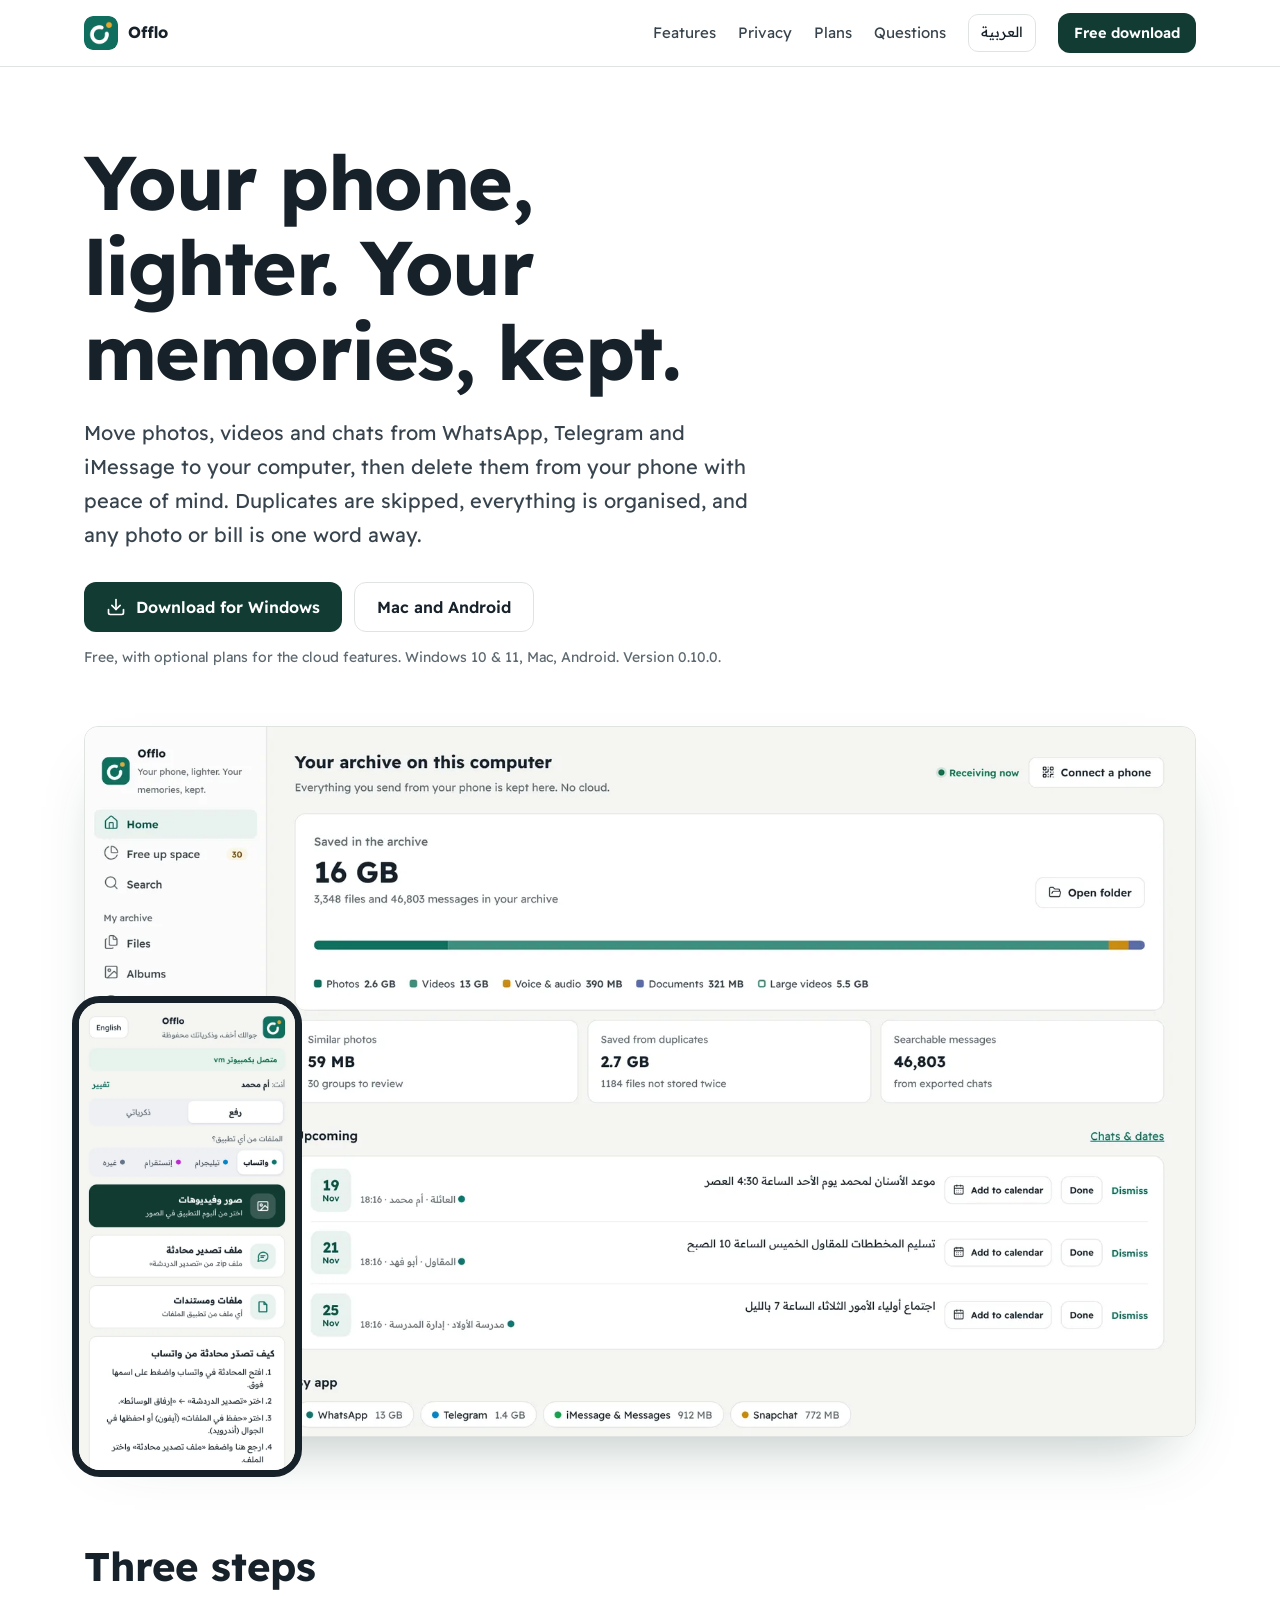
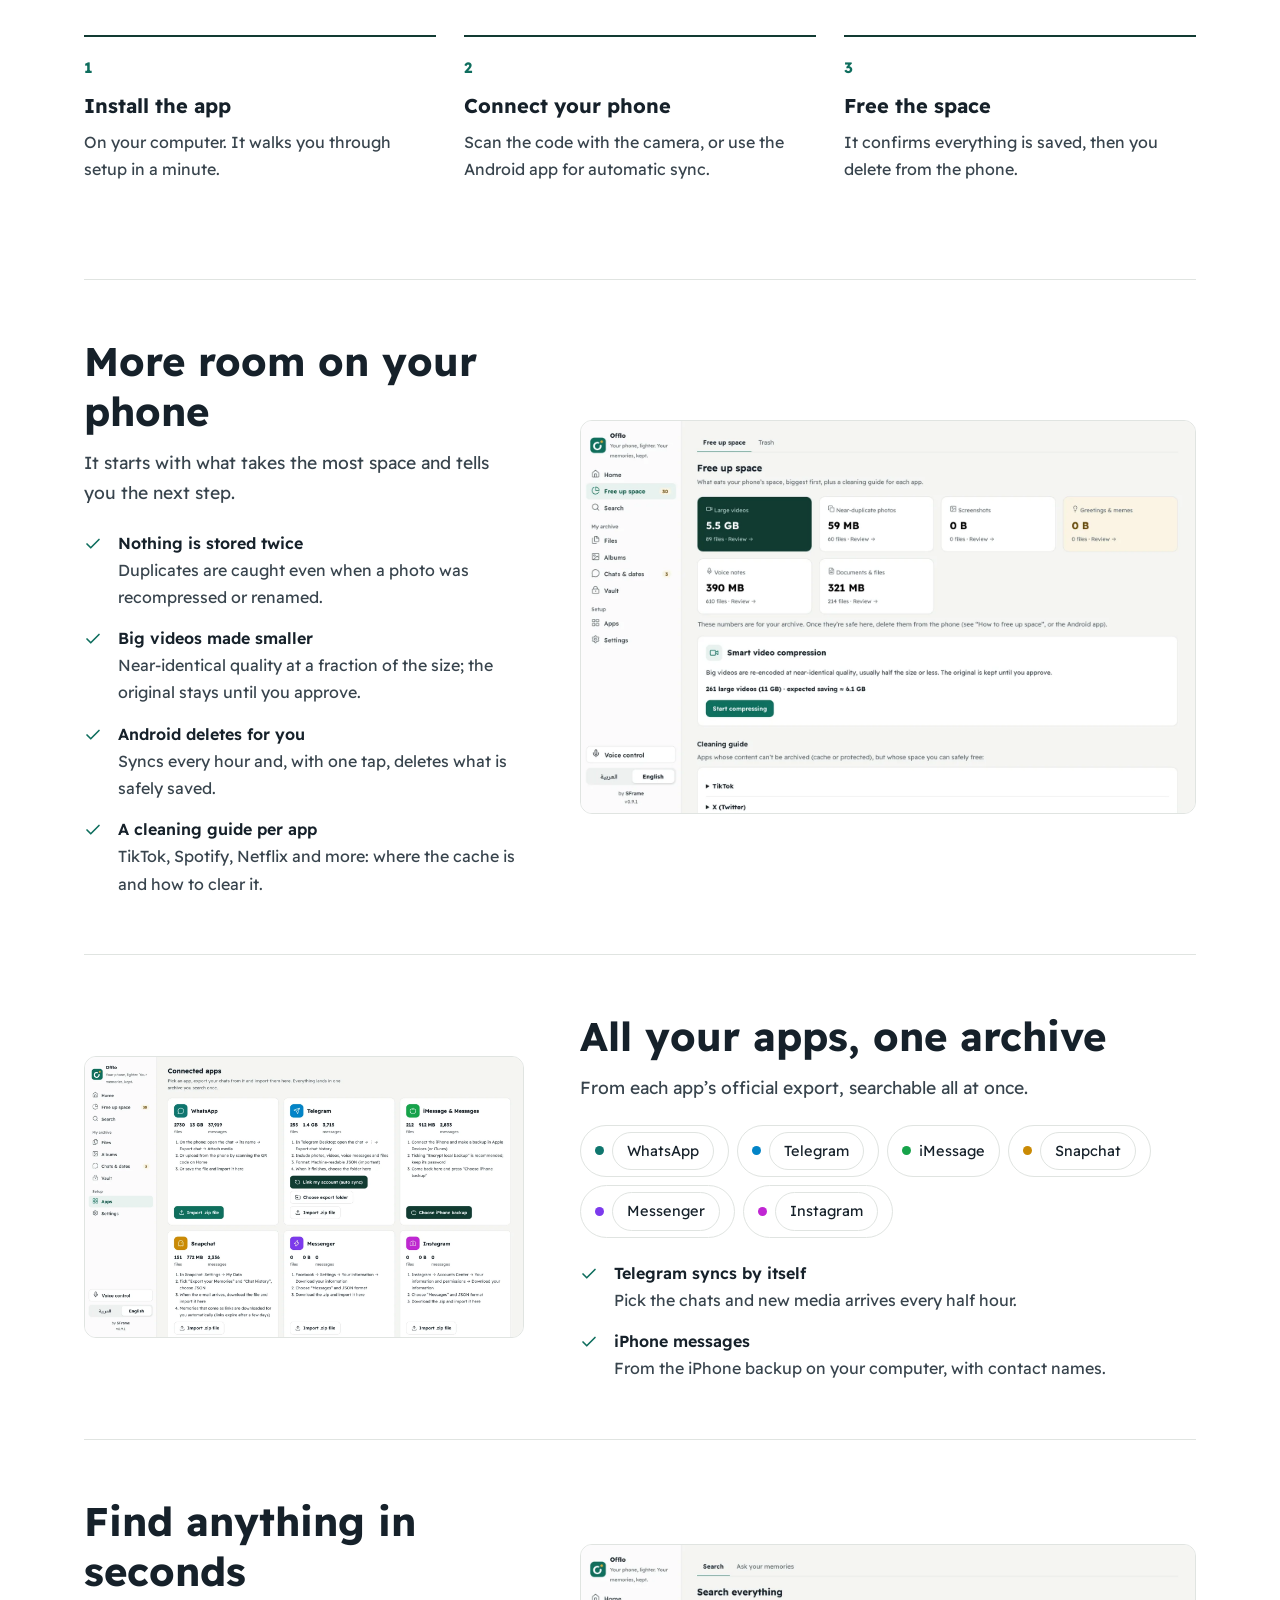
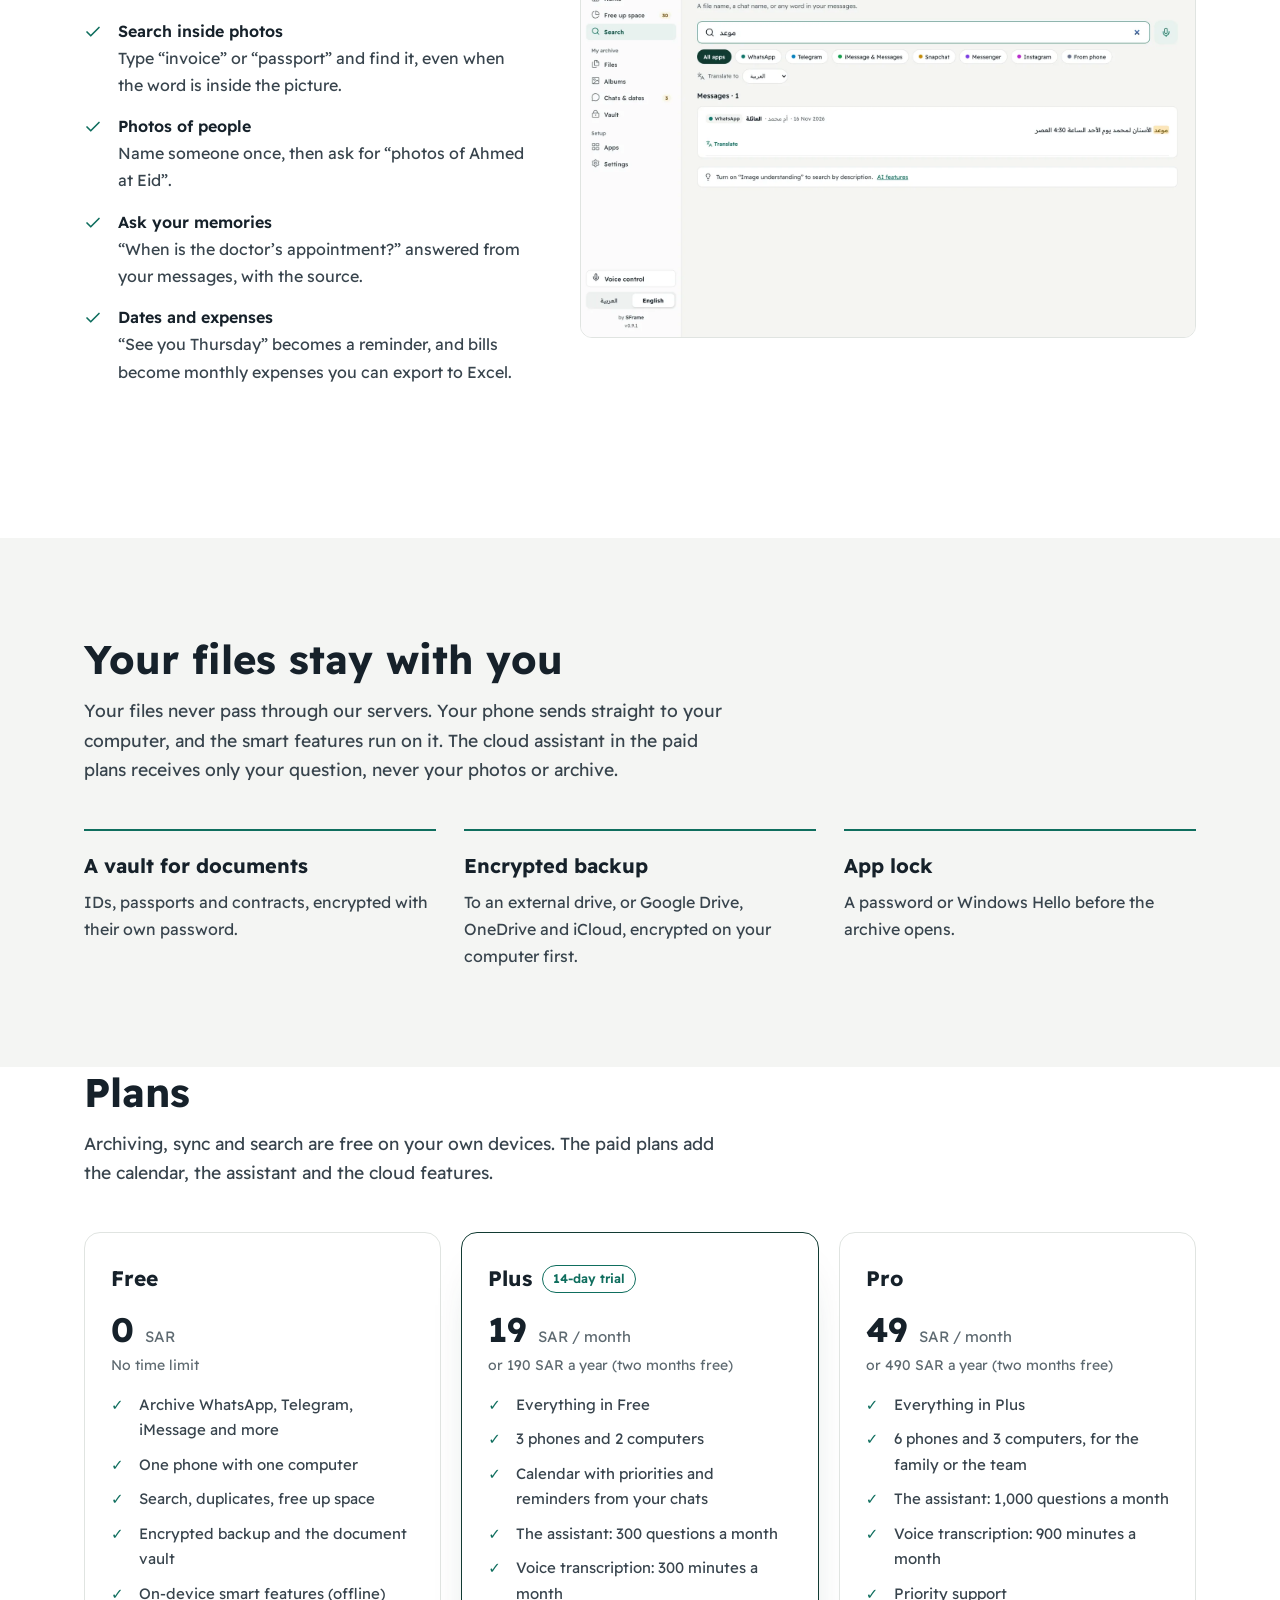
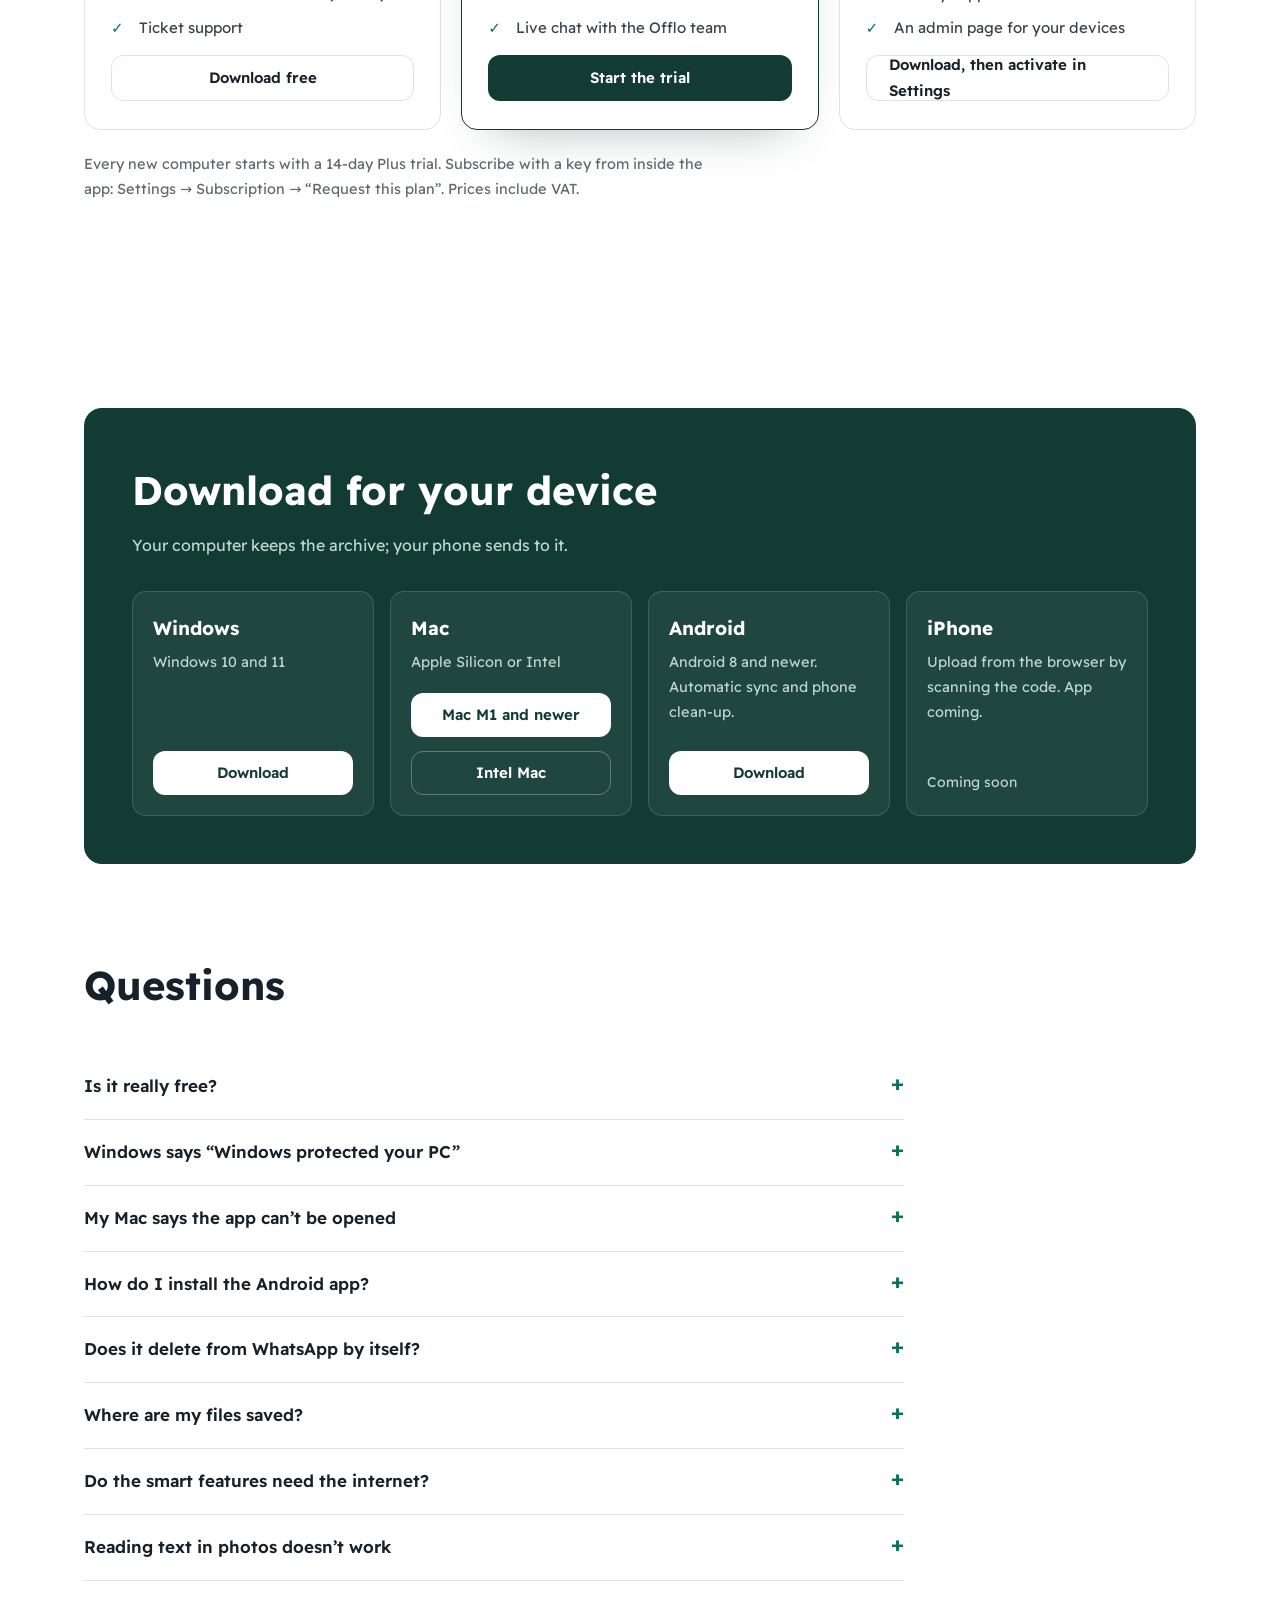
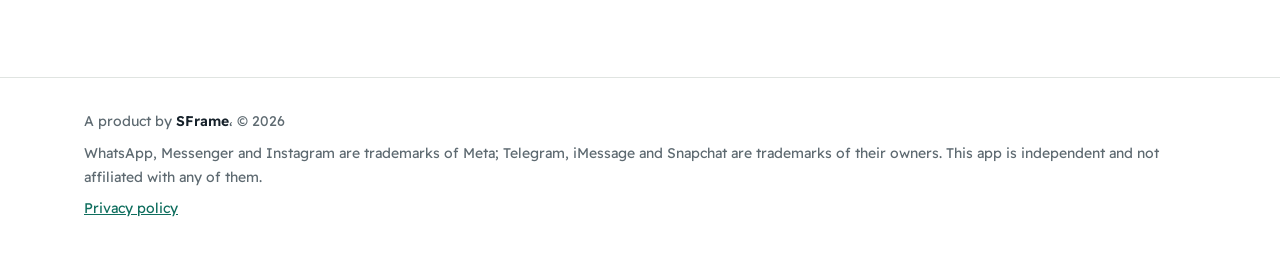
==== index.html @ c40040c7 "Release 0.10.0 (Windows): simpler interface Co-Authored-By: Claude Sonnet 5.5 <noreply@anthropic.com" ====
<!doctype html>
<html lang="ar" dir="rtl">
<head>
<meta charset="utf-8">
<meta name="viewport" content="width=device-width, initial-scale=1">
<title>Offlo | جوالك أخف، وذكرياتك محفوظة</title>
<meta name="description" content="انقل صور وفيديوهات ومحادثات واتساب وتيليجرام وiMessage لكمبيوترك. مجاني، وملفاتك تبقى عندك.">
<meta name="theme-color" content="#F4F5F3">
<link rel="icon" href="assets/favicon.png">
<link rel="apple-touch-icon" href="assets/icon-192.png">
<link rel="stylesheet" href="assets/fonts/fonts.css?v=2">
<meta property="og:title" content="Offlo">
<meta property="og:description" content="جوالك أخف، وذكرياتك محفوظة. مجاني من SFrame.">
<meta property="og:image" content="https://offlo.saudiframe.com/assets/desktop-ar.webp">
<style>
:root{--green:#0F6E5E;--green-d:#0A5246;--green-l:#E8F2EF;--deep:#123B33;--ink:#16212A;--ink2:#38444D;--muted:#5E6A71;--line:#E0E4E1;--bg:#F4F5F3;--amber:#C98A12}
*{box-sizing:border-box}
html{scroll-behavior:smooth}
@media (prefers-reduced-motion:reduce){html{scroll-behavior:auto}}
body{margin:0;background:#fff;color:var(--ink);font-family:'Readex Pro',system-ui,'Segoe UI',Tahoma,sans-serif;font-size:16px;line-height:1.7;-webkit-font-smoothing:antialiased}
html[lang=ar] [data-l=en],html[lang=en] [data-l=ar]{display:none!important}
a{color:var(--green)}
:focus-visible{outline:2px solid var(--green);outline-offset:3px}
.wrap{max-width:1160px;margin:0 auto;padding:0 24px}
nav{position:sticky;top:0;z-index:10;background:rgba(255,255,255,.92);backdrop-filter:blur(8px);border-bottom:1px solid var(--line)}
nav .wrap{display:flex;align-items:center;gap:20px;height:66px}
.brand{display:flex;align-items:center;gap:10px;text-decoration:none;color:var(--ink)}.brand img{width:34px;height:34px;border-radius:9px}.brand b{font-size:16px}
.links{display:flex;align-items:center;gap:22px;margin-inline-start:auto}
.links a{color:var(--ink2);text-decoration:none;font-size:15px}.links a:hover{color:var(--ink)}.links a.btn,.links a.btn:hover{color:#fff}
.langb{height:38px;padding:0 12px;border:1px solid var(--line);border-radius:10px;background:#fff;font:inherit;font-size:14px;cursor:pointer;color:var(--ink)}
.btn{display:inline-flex;align-items:center;justify-content:center;gap:10px;height:50px;padding:0 22px;border-radius:12px;background:var(--deep);color:#fff;text-decoration:none;font-weight:600;font-size:16px;border:0;cursor:pointer}
.btn:hover{background:#0B2A24}.btn.small{height:40px;padding:0 16px;font-size:14.5px}
.btn.ghost{background:#fff;color:var(--ink);border:1px solid var(--line)}.btn.ghost:hover{background:var(--bg)}
.hero{padding:72px 0 0}
.hero h1{font-size:clamp(40px,6.4vw,76px);line-height:1.12;margin:0;font-weight:700;letter-spacing:-.01em;max-width:13ch}
html[lang=en] .hero h1{max-width:14ch;letter-spacing:-.02em}
.hero .lead{font-size:clamp(17px,1.6vw,20px);color:var(--ink2);max-width:58ch;margin:22px 0 30px}
.cta{display:flex;gap:12px;flex-wrap:wrap;align-items:center}
.req{color:var(--muted);font-size:14px;margin-top:14px}
.stage{position:relative;margin-top:56px;padding-bottom:40px}
.stage .desk{width:100%;height:auto;border-radius:14px;border:1px solid var(--line);display:block;box-shadow:0 30px 60px -30px rgba(18,59,51,.35)}
.stage .phone{position:absolute;bottom:0;inset-inline-start:-12px;width:min(230px,26%);border-radius:28px;border:7px solid var(--ink);background:var(--ink)}
section{padding:96px 0}
.sec-h{max-width:640px;margin-bottom:44px}
.sec-h h2,.row h2{font-size:clamp(28px,3.4vw,40px);line-height:1.25;margin:0 0 12px}
.sec-h p,.row p.lead2{color:var(--ink2);font-size:17.5px;margin:0}
.steps{display:grid;grid-template-columns:repeat(3,1fr);gap:28px;counter-reset:s}
.step{border-top:2px solid var(--deep);padding-top:18px}
.step:before{counter-increment:s;content:counter(s);display:block;font-size:15px;font-weight:700;color:var(--green);margin-bottom:8px}
.step h3{margin:0 0 6px;font-size:20px}.step p{margin:0;color:var(--ink2)}
.row{display:grid;grid-template-columns:minmax(0,5fr) minmax(0,7fr);gap:56px;align-items:center;padding:56px 0;border-top:1px solid var(--line)}
.row:nth-child(even) .txt{order:2}
.row img{width:100%;height:auto;border-radius:12px;border:1px solid var(--line);display:block}
.row ul{list-style:none;padding:0;margin:22px 0 0;display:flex;flex-direction:column;gap:14px}
.row li{display:grid;grid-template-columns:22px 1fr;gap:12px;color:var(--ink2)}
.row li b{color:var(--ink);display:block;font-weight:600}
.row li svg{color:var(--green);margin-top:5px}
.apps{display:flex;flex-wrap:wrap;gap:8px;margin-top:22px}
.apps span{border:1px solid var(--line);border-radius:999px;padding:6px 14px;font-size:14.5px;display:inline-flex;align-items:center;gap:8px}
.apps i{width:9px;height:9px;border-radius:50%;display:inline-block}
.dl-band{background:var(--deep);color:#fff;border-radius:18px;padding:48px}
.dl-band h2{font-size:clamp(28px,3.4vw,40px);margin:0 0 8px}.dl-band>p{color:#BFD6CF;margin:0 0 32px;max-width:60ch}
.plat{display:grid;grid-template-columns:repeat(4,1fr);gap:16px}
.pl{background:rgba(255,255,255,.06);border:1px solid rgba(255,255,255,.14);border-radius:14px;padding:20px;display:flex;flex-direction:column;gap:6px}
.pl h3{margin:0;font-size:19px}.pl p{margin:0 0 12px;color:#BFD6CF;font-size:14.5px;flex:1}
.pl .btn{background:#fff;color:var(--deep);height:44px;font-size:15px}.pl .btn:hover{background:#E8F2EF}
.pl .btn.alt{background:transparent;color:#fff;border:1px solid rgba(255,255,255,.3);margin-top:8px}
.pl .soon{font-size:14px;color:#BFD6CF}
.plans{display:grid;grid-template-columns:repeat(3,1fr);gap:20px}
.plan{border:1px solid var(--line);border-radius:16px;padding:28px 26px;display:flex;flex-direction:column;gap:14px;background:#fff}
.plan.hi{border-color:var(--deep);box-shadow:0 24px 48px -32px rgba(18,59,51,.45)}
.plan h3{margin:0;font-size:21px;display:flex;align-items:center;gap:10px}
.plan .tag{font-size:12.5px;font-weight:600;color:var(--green);border:1px solid var(--green);border-radius:999px;padding:2px 10px}
.plan .price{font-size:34px;font-weight:700;line-height:1.1}.plan .price small{font-size:15px;font-weight:400;color:var(--muted)}
.plan .per{color:var(--muted);font-size:14px;margin-top:-8px}
.plan ul{list-style:none;padding:0;margin:0;display:flex;flex-direction:column;gap:9px;color:var(--ink2);font-size:15px;flex:1}
.plan li{display:grid;grid-template-columns:18px 1fr;gap:10px}.plan li:before{content:'✓';color:var(--green);font-weight:700}
.plan .btn{height:46px;font-size:15px}
.plans-note{color:var(--muted);font-size:14.5px;margin-top:22px;max-width:70ch}
@media (max-width:900px){.plans{grid-template-columns:1fr}}
.faq{max-width:820px}
.faq details{border-bottom:1px solid var(--line);padding:18px 0}
.faq summary{cursor:pointer;font-weight:600;font-size:17px;list-style:none;display:flex;justify-content:space-between;gap:16px}
.faq summary::-webkit-details-marker{display:none}
.faq summary:after{content:'+';color:var(--green);font-size:22px;line-height:1}.faq details[open] summary:after{content:'−'}
.faq p{margin:10px 0 0;color:var(--ink2);max-width:70ch}
footer{border-top:1px solid var(--line);padding:32px 0 48px;color:var(--muted);font-size:14px}
footer .wrap{display:flex;flex-direction:column;gap:8px}
@media (max-width:900px){.links a:not(.btn){display:none}.row{grid-template-columns:1fr;gap:28px}.row:nth-child(even) .txt{order:0}.steps,.plat{grid-template-columns:1fr 1fr}.stage .phone{display:none}.dl-band{padding:28px}}
@media (max-width:560px){.steps,.plat{grid-template-columns:1fr}section{padding:64px 0}.hero{padding-top:44px}}
</style>
</head>
<body>
<nav><div class="wrap">
 <a class="brand" href="#"><img src="assets/icon-192.png" alt=""><b dir="ltr">Offlo</b></a>
 <div class="links">
  <a href="#features"><span data-l="ar">المزايا</span><span data-l="en">Features</span></a>
  <a href="#privacy"><span data-l="ar">الخصوصية</span><span data-l="en">Privacy</span></a>
  <a href="#plans"><span data-l="ar">الباقات</span><span data-l="en">Plans</span></a>
  <a href="#faq"><span data-l="ar">أسئلة</span><span data-l="en">Questions</span></a>
  <button class="langb" id="langb" type="button"><span data-l="ar">English</span><span data-l="en">العربية</span></button>
  <a class="btn small" href="#download"><span data-l="ar">تحميل مجاني</span><span data-l="en">Free download</span></a>
 </div>
</div></nav>

<header class="hero"><div class="wrap">
 <h1><span data-l="ar">جوالك أخف، وذكرياتك محفوظة.</span><span data-l="en">Your phone, lighter. Your memories, kept.</span></h1>
 <p class="lead"><span data-l="ar">انقل صور وفيديوهات ومحادثات واتساب وتيليجرام وiMessage لكمبيوترك، واحذفها من جوالك وأنت مطمّن. البرنامج يشيل المكرر، ويرتّب كل شي، وتلقى أي صورة أو فاتورة بكلمة.</span><span data-l="en">Move photos, videos and chats from WhatsApp, Telegram and iMessage to your computer, then delete them from your phone with peace of mind. Duplicates are skipped, everything is organised, and any photo or bill is one word away.</span></p>
 <div class="cta">
  <a class="btn" id="dlMain" href="download/Offlo-Setup.exe" download><svg width="20" height="20" viewBox="0 0 24 24" fill="none" stroke="currentColor" stroke-width="2" stroke-linecap="round" stroke-linejoin="round" aria-hidden="true"><path d="M12 15V3"/><path d="m7 10 5 5 5-5"/><path d="M21 15v4a2 2 0 0 1-2 2H5a2 2 0 0 1-2-2v-4"/></svg><span id="dlMainTxt"><span data-l="ar">تحميل لويندوز</span><span data-l="en">Download for Windows</span></span></a>
  <a class="btn ghost" href="#download"><span data-l="ar">ماك وأندرويد</span><span data-l="en">Mac and Android</span></a>
 </div>
 <div class="req"><span data-l="ar">مجاني، وفيه باقات اختيارية للمزايا السحابية. ويندوز 10 و11، ماك، أندرويد. <span id="verAr"></span></span><span data-l="en">Free, with optional plans for the cloud features. Windows 10 & 11, Mac, Android. <span id="verEn"></span></span></div>
 <div class="stage">
  <img class="desk" src="assets/desktop-ar.webp" data-l="ar" alt="الصفحة الرئيسية في البرنامج: حجم الأرشيف، والمكرر، والمواعيد القادمة" width="1600" height="1022">
  <img class="desk" src="assets/desktop-en.webp" data-l="en" alt="The app’s home page: archive size, duplicates and upcoming dates" width="1600" height="1022">
  <img class="phone" src="assets/phone-ar.webp" alt="صفحة الرفع من الجوال" loading="lazy">
 </div>
</div></header>

<section id="how" style="padding-top:64px"><div class="wrap">
 <div class="sec-h"><h2><span data-l="ar">ثلاث خطوات</span><span data-l="en">Three steps</span></h2></div>
 <div class="steps">
  <div class="step"><h3><span data-l="ar">ثبّت البرنامج</span><span data-l="en">Install the app</span></h3><p><span data-l="ar">على كمبيوترك. أول ما يفتح يرتّب لك كل شي في دقيقة.</span><span data-l="en">On your computer. It walks you through setup in a minute.</span></p></div>
  <div class="step"><h3><span data-l="ar">اربط جوالك</span><span data-l="en">Connect your phone</span></h3><p><span data-l="ar">امسح الرمز بالكاميرا، أو حمّل تطبيق أندرويد للمزامنة التلقائية.</span><span data-l="en">Scan the code with the camera, or use the Android app for automatic sync.</span></p></div>
  <div class="step"><h3><span data-l="ar">فضّي المساحة</span><span data-l="en">Free the space</span></h3><p><span data-l="ar">البرنامج يأكد لك إن كل شي انحفظ، وبعدها تحذف من الجوال براحة.</span><span data-l="en">It confirms everything is saved, then you delete from the phone.</span></p></div>
 </div>
</div></section>

<section id="features" style="padding-top:0"><div class="wrap">
 <div class="row">
  <div class="txt"><h2><span data-l="ar">مساحة أكثر في جوالك</span><span data-l="en">More room on your phone</span></h2>
   <p class="lead2"><span data-l="ar">يبدأ بأكبر شي ياكل المساحة، ويعطيك الخطوة الجاية بوضوح.</span><span data-l="en">It starts with what takes the most space and tells you the next step.</span></p>
   <ul>
    <li><svg width="18" height="18" viewBox="0 0 24 24" fill="none" stroke="currentColor" stroke-width="2.2" stroke-linecap="round" stroke-linejoin="round" aria-hidden="true"><path d="M20 6 9 17l-5-5"/></svg><span><b><span data-l="ar">ما ينحفظ شي مرتين</span><span data-l="en">Nothing is stored twice</span></b><span data-l="ar">المكرر يُكتشف حتى لو انضغطت الصورة أو تغيّر اسمها.</span><span data-l="en">Duplicates are caught even when a photo was recompressed or renamed.</span></span></li>
    <li><svg width="18" height="18" viewBox="0 0 24 24" fill="none" stroke="currentColor" stroke-width="2.2" stroke-linecap="round" stroke-linejoin="round" aria-hidden="true"><path d="M20 6 9 17l-5-5"/></svg><span><b><span data-l="ar">ضغط الفيديوهات الكبيرة</span><span data-l="en">Big videos made smaller</span></b><span data-l="ar">بجودة شبه مطابقة وحجم أقل بكثير، والأصل يبقى لين توافق.</span><span data-l="en">Near-identical quality at a fraction of the size; the original stays until you approve.</span></span></li>
    <li><svg width="18" height="18" viewBox="0 0 24 24" fill="none" stroke="currentColor" stroke-width="2.2" stroke-linecap="round" stroke-linejoin="round" aria-hidden="true"><path d="M20 6 9 17l-5-5"/></svg><span><b><span data-l="ar">أندرويد يحذف لك</span><span data-l="en">Android deletes for you</span></b><span data-l="ar">يزامن كل ساعة، وبضغطة يحذف من الجوال اللي انحفظ بأمان.</span><span data-l="en">Syncs every hour and, with one tap, deletes what is safely saved.</span></span></li>
    <li><svg width="18" height="18" viewBox="0 0 24 24" fill="none" stroke="currentColor" stroke-width="2.2" stroke-linecap="round" stroke-linejoin="round" aria-hidden="true"><path d="M20 6 9 17l-5-5"/></svg><span><b><span data-l="ar">دليل تنظيف لكل تطبيق</span><span data-l="en">A cleaning guide per app</span></b><span data-l="ar">تيك توك وسبوتيفاي ونتفليكس وغيرها: وين الكاش وكيف تمسحه.</span><span data-l="en">TikTok, Spotify, Netflix and more: where the cache is and how to clear it.</span></span></li>
   </ul></div>
  <img src="assets/space-ar.webp" data-l="ar" alt="صفحة وفّر المساحة" loading="lazy" width="1600" height="1022"><img src="assets/space-en.webp" data-l="en" alt="Free up space page" loading="lazy" width="1600" height="1022">
 </div>
 <div class="row">
  <div class="txt"><h2><span data-l="ar">كل تطبيقاتك في أرشيف واحد</span><span data-l="en">All your apps, one archive</span></h2>
   <p class="lead2"><span data-l="ar">من ملفات التصدير الرسمية لكل تطبيق، وتبحث فيها كلها مرة وحدة.</span><span data-l="en">From each app’s official export, searchable all at once.</span></p>
   <div class="apps">
    <span><i style="background:#0F766E"></i><span data-l="ar">واتساب</span><span data-l="en">WhatsApp</span></span>
    <span><i style="background:#0284C7"></i><span data-l="ar">تيليجرام</span><span data-l="en">Telegram</span></span>
    <span><i style="background:#16A34A"></i>iMessage</span>
    <span><i style="background:#CA8A04"></i><span data-l="ar">سناب شات</span><span data-l="en">Snapchat</span></span>
    <span><i style="background:#7C3AED"></i><span data-l="ar">ماسنجر</span><span data-l="en">Messenger</span></span>
    <span><i style="background:#C026D3"></i><span data-l="ar">إنستقرام</span><span data-l="en">Instagram</span></span>
   </div>
   <ul>
    <li><svg width="18" height="18" viewBox="0 0 24 24" fill="none" stroke="currentColor" stroke-width="2.2" stroke-linecap="round" stroke-linejoin="round" aria-hidden="true"><path d="M20 6 9 17l-5-5"/></svg><span><b><span data-l="ar">تيليجرام يتزامن لحاله</span><span data-l="en">Telegram syncs by itself</span></b><span data-l="ar">تختار المحادثات، والبرنامج يسحب الجديد كل نص ساعة.</span><span data-l="en">Pick the chats and new media arrives every half hour.</span></span></li>
    <li><svg width="18" height="18" viewBox="0 0 24 24" fill="none" stroke="currentColor" stroke-width="2.2" stroke-linecap="round" stroke-linejoin="round" aria-hidden="true"><path d="M20 6 9 17l-5-5"/></svg><span><b><span data-l="ar">رسائل الآيفون</span><span data-l="en">iPhone messages</span></b><span data-l="ar">من نسخة الآيفون الاحتياطية على كمبيوترك، مع أسماء جهات الاتصال.</span><span data-l="en">From the iPhone backup on your computer, with contact names.</span></span></li>
   </ul></div>
  <img src="assets/sources-ar.webp" data-l="ar" alt="صفحة التطبيقات المربوطة" loading="lazy" width="1600" height="1022"><img src="assets/sources-en.webp" data-l="en" alt="Connected apps page" loading="lazy" width="1600" height="1022">
 </div>
 <div class="row">
  <div class="txt"><h2><span data-l="ar">تلقى أي شي بثواني</span><span data-l="en">Find anything in seconds</span></h2>
   <ul>
    <li><svg width="18" height="18" viewBox="0 0 24 24" fill="none" stroke="currentColor" stroke-width="2.2" stroke-linecap="round" stroke-linejoin="round" aria-hidden="true"><path d="M20 6 9 17l-5-5"/></svg><span><b><span data-l="ar">البحث داخل الصور</span><span data-l="en">Search inside photos</span></b><span data-l="ar">اكتب «فاتورة» أو «جواز» ويطلع لك الملف، حتى لو كانت الكلمة مكتوبة داخل الصورة.</span><span data-l="en">Type “invoice” or “passport” and find it, even when the word is inside the picture.</span></span></li>
    <li><svg width="18" height="18" viewBox="0 0 24 24" fill="none" stroke="currentColor" stroke-width="2.2" stroke-linecap="round" stroke-linejoin="round" aria-hidden="true"><path d="M20 6 9 17l-5-5"/></svg><span><b><span data-l="ar">صور الأشخاص</span><span data-l="en">Photos of people</span></b><span data-l="ar">تكتب الاسم مرة، وبعدها «صور أحمد في العيد».</span><span data-l="en">Name someone once, then ask for “photos of Ahmed at Eid”.</span></span></li>
    <li><svg width="18" height="18" viewBox="0 0 24 24" fill="none" stroke="currentColor" stroke-width="2.2" stroke-linecap="round" stroke-linejoin="round" aria-hidden="true"><path d="M20 6 9 17l-5-5"/></svg><span><b><span data-l="ar">اسأل ذكرياتك</span><span data-l="en">Ask your memories</span></b><span data-l="ar">«متى موعد الطبيب؟» والجواب من رسائلك مع مصدره.</span><span data-l="en">“When is the doctor’s appointment?” answered from your messages, with the source.</span></span></li>
    <li><svg width="18" height="18" viewBox="0 0 24 24" fill="none" stroke="currentColor" stroke-width="2.2" stroke-linecap="round" stroke-linejoin="round" aria-hidden="true"><path d="M20 6 9 17l-5-5"/></svg><span><b><span data-l="ar">المواعيد والمصروفات</span><span data-l="en">Dates and expenses</span></b><span data-l="ar">«موعدنا الخميس» يصير تذكير، والفواتير تصير مصروفات شهرية تصدّرها لـ Excel.</span><span data-l="en">“See you Thursday” becomes a reminder, and bills become monthly expenses you can export to Excel.</span></span></li>
   </ul></div>
  <img src="assets/search-ar.webp" data-l="ar" alt="صفحة البحث في الأرشيف" loading="lazy" width="1600" height="1022"><img src="assets/search-en.webp" data-l="en" alt="Searching the archive" loading="lazy" width="1600" height="1022">
 </div>
</div></section>

<section id="privacy" style="background:var(--bg)"><div class="wrap">
 <div class="sec-h"><h2><span data-l="ar">ملفاتك تبقى عندك</span><span data-l="en">Your files stay with you</span></h2>
  <p><span data-l="ar">ملفاتك ما تمر على سيرفراتنا أبداً. الجوال يرسل لكمبيوترك مباشرة، والميزات الذكية تشتغل على جهازك. المساعد السحابي في الباقات المدفوعة يستقبل سؤالك فقط، لا صورك ولا أرشيفك.</span><span data-l="en">Your files never pass through our servers. Your phone sends straight to your computer, and the smart features run on it. The cloud assistant in the paid plans receives only your question, never your photos or archive.</span></p></div>
 <div class="steps" style="counter-reset:none">
  <div class="step" style="border-color:var(--green)"><h3><span data-l="ar">خزنة للمستندات</span><span data-l="en">A vault for documents</span></h3><p><span data-l="ar">الهويات والجوازات والعقود مشفّرة بكلمة سر خاصة.</span><span data-l="en">IDs, passports and contracts, encrypted with their own password.</span></p></div>
  <div class="step" style="border-color:var(--green)"><h3><span data-l="ar">نسخة احتياطية مشفّرة</span><span data-l="en">Encrypted backup</span></h3><p><span data-l="ar">على هارديسك خارجي، أو Google Drive وOneDrive وiCloud بتشفير من جهازك.</span><span data-l="en">To an external drive, or Google Drive, OneDrive and iCloud, encrypted on your computer first.</span></p></div>
  <div class="step" style="border-color:var(--green)"><h3><span data-l="ar">قفل البرنامج</span><span data-l="en">App lock</span></h3><p><span data-l="ar">كلمة سر أو Windows Hello قبل ما ينفتح الأرشيف.</span><span data-l="en">A password or Windows Hello before the archive opens.</span></p></div>
 </div>
 <style>#privacy .step:before{content:none}</style>
</div></section>

<section id="plans" style="padding-top:0"><div class="wrap">
 <div class="sec-h"><h2><span data-l="ar">الباقات</span><span data-l="en">Plans</span></h2>
  <p><span data-l="ar">الأرشيف والمزامنة والبحث مجانية للأبد على أجهزتك. الباقات المدفوعة تضيف التقويم والمساعد والميزات السحابية.</span><span data-l="en">Archiving, sync and search are free on your own devices. The paid plans add the calendar, the assistant and the cloud features.</span></p></div>
 <div class="plans">
  <div class="plan">
   <h3><span data-l="ar">مجاني</span><span data-l="en">Free</span></h3>
   <div class="price">0 <small><span data-l="ar">ريال</span><span data-l="en">SAR</span></small></div>
   <div class="per"><span data-l="ar">بدون حدود زمنية</span><span data-l="en">No time limit</span></div>
   <ul>
    <li><span data-l="ar">أرشفة واتساب وتيليجرام وiMessage وغيرها</span><span data-l="en">Archive WhatsApp, Telegram, iMessage and more</span></li>
    <li><span data-l="ar">مزامنة جوال واحد مع كمبيوتر واحد</span><span data-l="en">One phone with one computer</span></li>
    <li><span data-l="ar">بحث، شيل المكرر، تفريغ المساحة</span><span data-l="en">Search, duplicates, free up space</span></li>
    <li><span data-l="ar">نسخة احتياطية مشفّرة وخزنة المستندات</span><span data-l="en">Encrypted backup and the document vault</span></li>
    <li><span data-l="ar">الميزات الذكية على جهازك (بدون إنترنت)</span><span data-l="en">On-device smart features (offline)</span></li>
    <li><span data-l="ar">دعم بالتذاكر</span><span data-l="en">Ticket support</span></li>
   </ul>
   <a class="btn ghost" href="#download"><span data-l="ar">حمّل مجاناً</span><span data-l="en">Download free</span></a>
  </div>
  <div class="plan hi">
   <h3><span data-l="ar">بلس</span><span data-l="en">Plus</span> <span class="tag"><span data-l="ar">تجربة 14 يوم</span><span data-l="en">14-day trial</span></span></h3>
   <div class="price">19 <small><span data-l="ar">ريال / شهر</span><span data-l="en">SAR / month</span></small></div>
   <div class="per"><span data-l="ar">أو 190 ريال في السنة (شهرين مجاناً)</span><span data-l="en">or 190 SAR a year (two months free)</span></div>
   <ul>
    <li><span data-l="ar">كل مزايا المجاني</span><span data-l="en">Everything in Free</span></li>
    <li><span data-l="ar">3 جوالات وكمبيوترين</span><span data-l="en">3 phones and 2 computers</span></li>
    <li><span data-l="ar">تقويم بالأولويات والتذكير من محادثاتك</span><span data-l="en">Calendar with priorities and reminders from your chats</span></li>
    <li><span data-l="ar">المساعد: 300 سؤال في الشهر</span><span data-l="en">The assistant: 300 questions a month</span></li>
    <li><span data-l="ar">تفريغ الصوتيات: 300 دقيقة في الشهر</span><span data-l="en">Voice transcription: 300 minutes a month</span></li>
    <li><span data-l="ar">محادثة مباشرة مع فريق Offlo</span><span data-l="en">Live chat with the Offlo team</span></li>
   </ul>
   <a class="btn" href="#download"><span data-l="ar">ابدأ التجربة</span><span data-l="en">Start the trial</span></a>
  </div>
  <div class="plan">
   <h3><span data-l="ar">برو</span><span data-l="en">Pro</span></h3>
   <div class="price">49 <small><span data-l="ar">ريال / شهر</span><span data-l="en">SAR / month</span></small></div>
   <div class="per"><span data-l="ar">أو 490 ريال في السنة (شهرين مجاناً)</span><span data-l="en">or 490 SAR a year (two months free)</span></div>
   <ul>
    <li><span data-l="ar">كل مزايا بلس</span><span data-l="en">Everything in Plus</span></li>
    <li><span data-l="ar">6 جوالات و3 كمبيوترات، للعائلة أو الفريق</span><span data-l="en">6 phones and 3 computers, for the family or the team</span></li>
    <li><span data-l="ar">المساعد: 1000 سؤال في الشهر</span><span data-l="en">The assistant: 1,000 questions a month</span></li>
    <li><span data-l="ar">تفريغ الصوتيات: 900 دقيقة في الشهر</span><span data-l="en">Voice transcription: 900 minutes a month</span></li>
    <li><span data-l="ar">أولوية في الدعم</span><span data-l="en">Priority support</span></li>
    <li><span data-l="ar">لوحة إدارة لأجهزتك</span><span data-l="en">An admin page for your devices</span></li>
   </ul>
   <a class="btn ghost" href="#download"><span data-l="ar">حمّل وفعّل من الإعدادات</span><span data-l="en">Download, then activate in Settings</span></a>
  </div>
 </div>
 <p class="plans-note"><span data-l="ar">كل كمبيوتر جديد يبدأ بتجربة بلس 14 يوم تلقائياً. الاشتراك يُفعّل بمفتاح من داخل البرنامج: الإعدادات ← الاشتراك ← «طلب الاشتراك». الأسعار شاملة الضريبة.</span><span data-l="en">Every new computer starts with a 14-day Plus trial. Subscribe with a key from inside the app: Settings → Subscription → “Request this plan”. Prices include VAT.</span></p>
</div></section>

<section id="download"><div class="wrap">
 <div class="dl-band">
  <h2><span data-l="ar">حمّل لجهازك</span><span data-l="en">Download for your device</span></h2>
  <p><span data-l="ar">الكمبيوتر هو مكان الأرشيف، والجوال يرسل له.</span><span data-l="en">Your computer keeps the archive; your phone sends to it.</span></p>
  <div class="plat">
   <div class="pl"><h3><span data-l="ar">ويندوز</span><span data-l="en">Windows</span></h3><p><span data-l="ar">ويندوز 10 و11</span><span data-l="en">Windows 10 and 11</span></p><a class="btn" href="download/Offlo-Setup.exe" download><span data-l="ar">تحميل</span><span data-l="en">Download</span></a></div>
   <div class="pl"><h3><span data-l="ar">ماك</span><span data-l="en">Mac</span></h3><p><span data-l="ar">Apple Silicon أو Intel</span><span data-l="en">Apple Silicon or Intel</span></p><a class="btn" href="download/Offlo-Mac.dmg" download><span data-l="ar">ماك M1 وأحدث</span><span data-l="en">Mac M1 and newer</span></a><a class="btn alt" href="download/Offlo-Mac-Intel.dmg" download><span data-l="ar">ماك Intel</span><span data-l="en">Intel Mac</span></a></div>
   <div class="pl"><h3><span data-l="ar">أندرويد</span><span data-l="en">Android</span></h3><p><span data-l="ar">أندرويد 8 وأحدث. مزامنة تلقائية وحذف من الجوال.</span><span data-l="en">Android 8 and newer. Automatic sync and phone clean-up.</span></p><a class="btn" href="download/Offlo-Android.apk" download><span data-l="ar">تحميل</span><span data-l="en">Download</span></a></div>
   <div class="pl"><h3><span data-l="ar">آيفون</span><span data-l="en">iPhone</span></h3><p><span data-l="ar">الرفع من المتصفح بمسح الرمز. التطبيق قريباً.</span><span data-l="en">Upload from the browser by scanning the code. App coming.</span></p><span class="soon"><span data-l="ar">قريباً</span><span data-l="en">Coming soon</span></span></div>
  </div>
 </div>
</div></section>

<section id="faq" style="padding-top:0"><div class="wrap">
 <div class="sec-h"><h2><span data-l="ar">أسئلة شائعة</span><span data-l="en">Questions</span></h2></div>
 <div class="faq">
  <details><summary><span data-l="ar">هل البرنامج مجاني فعلاً؟</span><span data-l="en">Is it really free?</span></summary><p><span data-l="ar">نعم. الأرشفة والمزامنة والبحث والنسخ الاحتياطي مجانية بدون حد زمني، والتخزين على أجهزتك أنت. الباقات المدفوعة (بلس وبرو) تضيف التقويم والمساعد والميزات السحابية فقط.</span><span data-l="en">Yes. Archiving, sync, search and backup are free with no time limit, and storage is on your own devices. The paid plans (Plus and Pro) only add the calendar, the assistant and the cloud features.</span></p></details>
  <details><summary><span data-l="ar">ويندوز يقول «Windows protected your PC»</span><span data-l="en">Windows says “Windows protected your PC”</span></summary><p><span data-l="ar">تنبيه طبيعي لأي برنامج جديد ما عليه شهادة توقيع للحين. اضغط «مزيد من المعلومات» ثم «تشغيل على أي حال».</span><span data-l="en">This is normal for a new app that isn’t code-signed yet. Click “More info”, then “Run anyway”.</span></p></details>
  <details><summary><span data-l="ar">الماك يقول إن البرنامج ما ينفتح</span><span data-l="en">My Mac says the app can’t be opened</span></summary><p><span data-l="ar">اضغط على البرنامج بالزر الأيمن ثم «فتح»، أو من إعدادات النظام ← الخصوصية والأمان ← «فتح على أي حال».</span><span data-l="en">Right-click the app and choose Open, or go to System Settings → Privacy & Security → “Open Anyway”.</span></p></details>
  <details><summary><span data-l="ar">كيف أثبّت تطبيق أندرويد؟</span><span data-l="en">How do I install the Android app?</span></summary><p><span data-l="ar">حمّل الملف من الجوال وافتحه، واسمح بتثبيت التطبيقات لما يطلب. إذا طلع تنبيه Play Protect اضغط «التثبيت على أي حال»، وبعدها امسح الرمز اللي على كمبيوترك.</span><span data-l="en">Download it on the phone, open it and allow installing apps when asked. If Play Protect warns, tap “Install anyway”, then scan the code on your computer.</span></p></details>
  <details><summary><span data-l="ar">هل يحذف من واتساب بنفسه؟</span><span data-l="en">Does it delete from WhatsApp by itself?</span></summary><p><span data-l="ar">في أندرويد يحذف الملفات اللي انحفظت بعد ما توافق. في الآيفون يشرح لك الخطوات، لأن الآيفون ما يسمح لأي برنامج يحذف من داخل واتساب.</span><span data-l="en">On Android it deletes saved files after you confirm. On iPhone it shows you the steps, because iPhone doesn’t let other apps delete inside WhatsApp.</span></p></details>
  <details><summary><span data-l="ar">وين تنحفظ ملفاتي؟</span><span data-l="en">Where are my files saved?</span></summary><p><span data-l="ar">في مجلد «AI Smart Storage» على كمبيوترك، أو على هارديسك خارجي لو تختار. ولو حذفت البرنامج تبقى ملفاتك.</span><span data-l="en">In an “AI Smart Storage” folder on your computer, or on an external drive if you choose. Your files stay if you uninstall.</span></p></details>
  <details><summary><span data-l="ar">الميزات الذكية تحتاج إنترنت؟</span><span data-l="en">Do the smart features need the internet?</span></summary><p><span data-l="ar">مرة وحدة بس لتحميلها. بعدها تشتغل على جهازك بدون إنترنت، وتقدر توقف أي ميزة من الإعدادات.</span><span data-l="en">Only once, to download them. After that they run on your computer offline, and you can turn any of them off in Settings.</span></p></details>
  <details><summary><span data-l="ar">قراءة النصوص داخل الصور ما تشتغل</span><span data-l="en">Reading text in photos doesn’t work</span></summary><p><span data-l="ar">تحتاج حزمة اللغة في ويندوز: الإعدادات ← الوقت واللغة ← اللغة ← إضافة لغة ← العربية.</span><span data-l="en">It needs a Windows language pack: Settings → Time & language → Language → Add a language.</span></p></details>
 </div>
</div></section>

<footer><div class="wrap">
 <span><span data-l="ar">منتج من</span><span data-l="en">A product by</span> <a href="https://saudiframe.com" style="color:var(--ink);font-weight:600;text-decoration:none">SFrame</a>، © 2026</span>
 <span><span data-l="ar">WhatsApp وMessenger وInstagram علامات تجارية لشركة Meta، وTelegram وiMessage وSnapchat علامات تجارية لمالكيها. هذا البرنامج مستقل وغير تابع لأي منهم.</span><span data-l="en">WhatsApp, Messenger and Instagram are trademarks of Meta; Telegram, iMessage and Snapchat are trademarks of their owners. This app is independent and not affiliated with any of them.</span></span>
 <span><a href="privacy.html"><span data-l="ar">سياسة الخصوصية</span><span data-l="en">Privacy policy</span></a></span>
</div></footer>

<script>
const REL = { version: "0.10.0" };
document.getElementById('verAr').textContent = 'الإصدار ' + REL.version + '.';
document.getElementById('verEn').textContent = 'Version ' + REL.version + '.';
const root = document.documentElement;
function setLang(l){ root.lang = l; root.dir = l === 'ar' ? 'rtl' : 'ltr'; document.title = l === 'ar' ? 'Offlo | جوالك أخف، وذكرياتك محفوظة' : 'Offlo | Your phone, lighter. Your memories, kept.'; try{localStorage.setItem('lang', l)}catch(e){} }
let saved = null; try{ saved = localStorage.getItem('lang') }catch(e){}
setLang(saved || ((navigator.language || 'ar').startsWith('ar') ? 'ar' : 'en'));
document.getElementById('langb').onclick = () => setLang(root.lang === 'ar' ? 'en' : 'ar');
// offer the right download for this device
const ua = navigator.userAgent, a = document.getElementById('dlMain'), txt = document.getElementById('dlMainTxt');
if (/Android/i.test(ua)) { a.href = 'download/Offlo-Android.apk'; txt.innerHTML = '<span data-l="ar">تحميل لأندرويد</span><span data-l="en">Download for Android</span>'; }
else if (/Macintosh/i.test(ua)) { a.href = 'download/Offlo-Mac.dmg'; txt.innerHTML = '<span data-l="ar">تحميل للماك</span><span data-l="en">Download for Mac</span>'; }
else if (/iPhone|iPad/i.test(ua)) { a.href = '#download'; a.removeAttribute('download'); txt.innerHTML = '<span data-l="ar">طريقة الاستخدام من الآيفون</span><span data-l="en">Using it from iPhone</span>'; }
</script>
</body>
</html>
---- assets/fonts/fonts.css ----
@font-face {
  font-family: 'Readex Pro';
  font-style: normal;
  font-display: swap;
  font-weight: 400;
  src: url(readex-pro-arabic-400-normal.woff2) format('woff2');
  unicode-range: U+0600-06FF,U+0750-077F,U+0870-088E,U+0890-0891,U+0897-08E1,U+08E3-08FF,U+200C-200E,U+2010-2011,U+204F,U+2E41,U+FB50-FDFF,U+FE70-FE74,U+FE76-FEFC,U+102E0-102FB,U+10E60-10E7E,U+10EC2-10EC4,U+10EFC-10EFF,U+1EE00-1EE03,U+1EE05-1EE1F,U+1EE21-1EE22,U+1EE24,U+1EE27,U+1EE29-1EE32,U+1EE34-1EE37,U+1EE39,U+1EE3B,U+1EE42,U+1EE47,U+1EE49,U+1EE4B,U+1EE4D-1EE4F,U+1EE51-1EE52,U+1EE54,U+1EE57,U+1EE59,U+1EE5B,U+1EE5D,U+1EE5F,U+1EE61-1EE62,U+1EE64,U+1EE67-1EE6A,U+1EE6C-1EE72,U+1EE74-1EE77,U+1EE79-1EE7C,U+1EE7E,U+1EE80-1EE89,U+1EE8B-1EE9B,U+1EEA1-1EEA3,U+1EEA5-1EEA9,U+1EEAB-1EEBB,U+1EEF0-1EEF1;
}
@font-face {
  font-family: 'Readex Pro';
  font-style: normal;
  font-display: swap;
  font-weight: 400;
  src: url(readex-pro-latin-ext-400-normal.woff2) format('woff2');
  unicode-range: U+0100-02BA,U+02BD-02C5,U+02C7-02CC,U+02CE-02D7,U+02DD-02FF,U+0304,U+0308,U+0329,U+1D00-1DBF,U+1E00-1E9F,U+1EF2-1EFF,U+2020,U+20A0-20AB,U+20AD-20C0,U+2113,U+2C60-2C7F,U+A720-A7FF;
}
@font-face {
  font-family: 'Readex Pro';
  font-style: normal;
  font-display: swap;
  font-weight: 400;
  src: url(readex-pro-latin-400-normal.woff2) format('woff2');
  unicode-range: U+0000-00FF,U+0131,U+0152-0153,U+02BB-02BC,U+02C6,U+02DA,U+02DC,U+0304,U+0308,U+0329,U+2000-206F,U+20AC,U+2122,U+2191,U+2193,U+2212,U+2215,U+FEFF,U+FFFD;
}
@font-face {
  font-family: 'Readex Pro';
  font-style: normal;
  font-display: swap;
  font-weight: 500;
  src: url(readex-pro-arabic-500-normal.woff2) format('woff2');
  unicode-range: U+0600-06FF,U+0750-077F,U+0870-088E,U+0890-0891,U+0897-08E1,U+08E3-08FF,U+200C-200E,U+2010-2011,U+204F,U+2E41,U+FB50-FDFF,U+FE70-FE74,U+FE76-FEFC,U+102E0-102FB,U+10E60-10E7E,U+10EC2-10EC4,U+10EFC-10EFF,U+1EE00-1EE03,U+1EE05-1EE1F,U+1EE21-1EE22,U+1EE24,U+1EE27,U+1EE29-1EE32,U+1EE34-1EE37,U+1EE39,U+1EE3B,U+1EE42,U+1EE47,U+1EE49,U+1EE4B,U+1EE4D-1EE4F,U+1EE51-1EE52,U+1EE54,U+1EE57,U+1EE59,U+1EE5B,U+1EE5D,U+1EE5F,U+1EE61-1EE62,U+1EE64,U+1EE67-1EE6A,U+1EE6C-1EE72,U+1EE74-1EE77,U+1EE79-1EE7C,U+1EE7E,U+1EE80-1EE89,U+1EE8B-1EE9B,U+1EEA1-1EEA3,U+1EEA5-1EEA9,U+1EEAB-1EEBB,U+1EEF0-1EEF1;
}
@font-face {
  font-family: 'Readex Pro';
  font-style: normal;
  font-display: swap;
  font-weight: 500;
  src: url(readex-pro-latin-ext-500-normal.woff2) format('woff2');
  unicode-range: U+0100-02BA,U+02BD-02C5,U+02C7-02CC,U+02CE-02D7,U+02DD-02FF,U+0304,U+0308,U+0329,U+1D00-1DBF,U+1E00-1E9F,U+1EF2-1EFF,U+2020,U+20A0-20AB,U+20AD-20C0,U+2113,U+2C60-2C7F,U+A720-A7FF;
}
@font-face {
  font-family: 'Readex Pro';
  font-style: normal;
  font-display: swap;
  font-weight: 500;
  src: url(readex-pro-latin-500-normal.woff2) format('woff2');
  unicode-range: U+0000-00FF,U+0131,U+0152-0153,U+02BB-02BC,U+02C6,U+02DA,U+02DC,U+0304,U+0308,U+0329,U+2000-206F,U+20AC,U+2122,U+2191,U+2193,U+2212,U+2215,U+FEFF,U+FFFD;
}
@font-face {
  font-family: 'Readex Pro';
  font-style: normal;
  font-display: swap;
  font-weight: 600;
  src: url(readex-pro-arabic-600-normal.woff2) format('woff2');
  unicode-range: U+0600-06FF,U+0750-077F,U+0870-088E,U+0890-0891,U+0897-08E1,U+08E3-08FF,U+200C-200E,U+2010-2011,U+204F,U+2E41,U+FB50-FDFF,U+FE70-FE74,U+FE76-FEFC,U+102E0-102FB,U+10E60-10E7E,U+10EC2-10EC4,U+10EFC-10EFF,U+1EE00-1EE03,U+1EE05-1EE1F,U+1EE21-1EE22,U+1EE24,U+1EE27,U+1EE29-1EE32,U+1EE34-1EE37,U+1EE39,U+1EE3B,U+1EE42,U+1EE47,U+1EE49,U+1EE4B,U+1EE4D-1EE4F,U+1EE51-1EE52,U+1EE54,U+1EE57,U+1EE59,U+1EE5B,U+1EE5D,U+1EE5F,U+1EE61-1EE62,U+1EE64,U+1EE67-1EE6A,U+1EE6C-1EE72,U+1EE74-1EE77,U+1EE79-1EE7C,U+1EE7E,U+1EE80-1EE89,U+1EE8B-1EE9B,U+1EEA1-1EEA3,U+1EEA5-1EEA9,U+1EEAB-1EEBB,U+1EEF0-1EEF1;
}
@font-face {
  font-family: 'Readex Pro';
  font-style: normal;
  font-display: swap;
  font-weight: 600;
  src: url(readex-pro-latin-ext-600-normal.woff2) format('woff2');
  unicode-range: U+0100-02BA,U+02BD-02C5,U+02C7-02CC,U+02CE-02D7,U+02DD-02FF,U+0304,U+0308,U+0329,U+1D00-1DBF,U+1E00-1E9F,U+1EF2-1EFF,U+2020,U+20A0-20AB,U+20AD-20C0,U+2113,U+2C60-2C7F,U+A720-A7FF;
}
@font-face {
  font-family: 'Readex Pro';
  font-style: normal;
  font-display: swap;
  font-weight: 600;
  src: url(readex-pro-latin-600-normal.woff2) format('woff2');
  unicode-range: U+0000-00FF,U+0131,U+0152-0153,U+02BB-02BC,U+02C6,U+02DA,U+02DC,U+0304,U+0308,U+0329,U+2000-206F,U+20AC,U+2122,U+2191,U+2193,U+2212,U+2215,U+FEFF,U+FFFD;
}
@font-face {
  font-family: 'Readex Pro';
  font-style: normal;
  font-display: swap;
  font-weight: 700;
  src: url(readex-pro-arabic-700-normal.woff2) format('woff2');
  unicode-range: U+0600-06FF,U+0750-077F,U+0870-088E,U+0890-0891,U+0897-08E1,U+08E3-08FF,U+200C-200E,U+2010-2011,U+204F,U+2E41,U+FB50-FDFF,U+FE70-FE74,U+FE76-FEFC,U+102E0-102FB,U+10E60-10E7E,U+10EC2-10EC4,U+10EFC-10EFF,U+1EE00-1EE03,U+1EE05-1EE1F,U+1EE21-1EE22,U+1EE24,U+1EE27,U+1EE29-1EE32,U+1EE34-1EE37,U+1EE39,U+1EE3B,U+1EE42,U+1EE47,U+1EE49,U+1EE4B,U+1EE4D-1EE4F,U+1EE51-1EE52,U+1EE54,U+1EE57,U+1EE59,U+1EE5B,U+1EE5D,U+1EE5F,U+1EE61-1EE62,U+1EE64,U+1EE67-1EE6A,U+1EE6C-1EE72,U+1EE74-1EE77,U+1EE79-1EE7C,U+1EE7E,U+1EE80-1EE89,U+1EE8B-1EE9B,U+1EEA1-1EEA3,U+1EEA5-1EEA9,U+1EEAB-1EEBB,U+1EEF0-1EEF1;
}
@font-face {
  font-family: 'Readex Pro';
  font-style: normal;
  font-display: swap;
  font-weight: 700;
  src: url(readex-pro-latin-ext-700-normal.woff2) format('woff2');
  unicode-range: U+0100-02BA,U+02BD-02C5,U+02C7-02CC,U+02CE-02D7,U+02DD-02FF,U+0304,U+0308,U+0329,U+1D00-1DBF,U+1E00-1E9F,U+1EF2-1EFF,U+2020,U+20A0-20AB,U+20AD-20C0,U+2113,U+2C60-2C7F,U+A720-A7FF;
}
@font-face {
  font-family: 'Readex Pro';
  font-style: normal;
  font-display: swap;
  font-weight: 700;
  src: url(readex-pro-latin-700-normal.woff2) format('woff2');
  unicode-range: U+0000-00FF,U+0131,U+0152-0153,U+02BB-02BC,U+02C6,U+02DA,U+02DC,U+0304,U+0308,U+0329,U+2000-206F,U+20AC,U+2122,U+2191,U+2193,U+2212,U+2215,U+FEFF,U+FFFD;
}
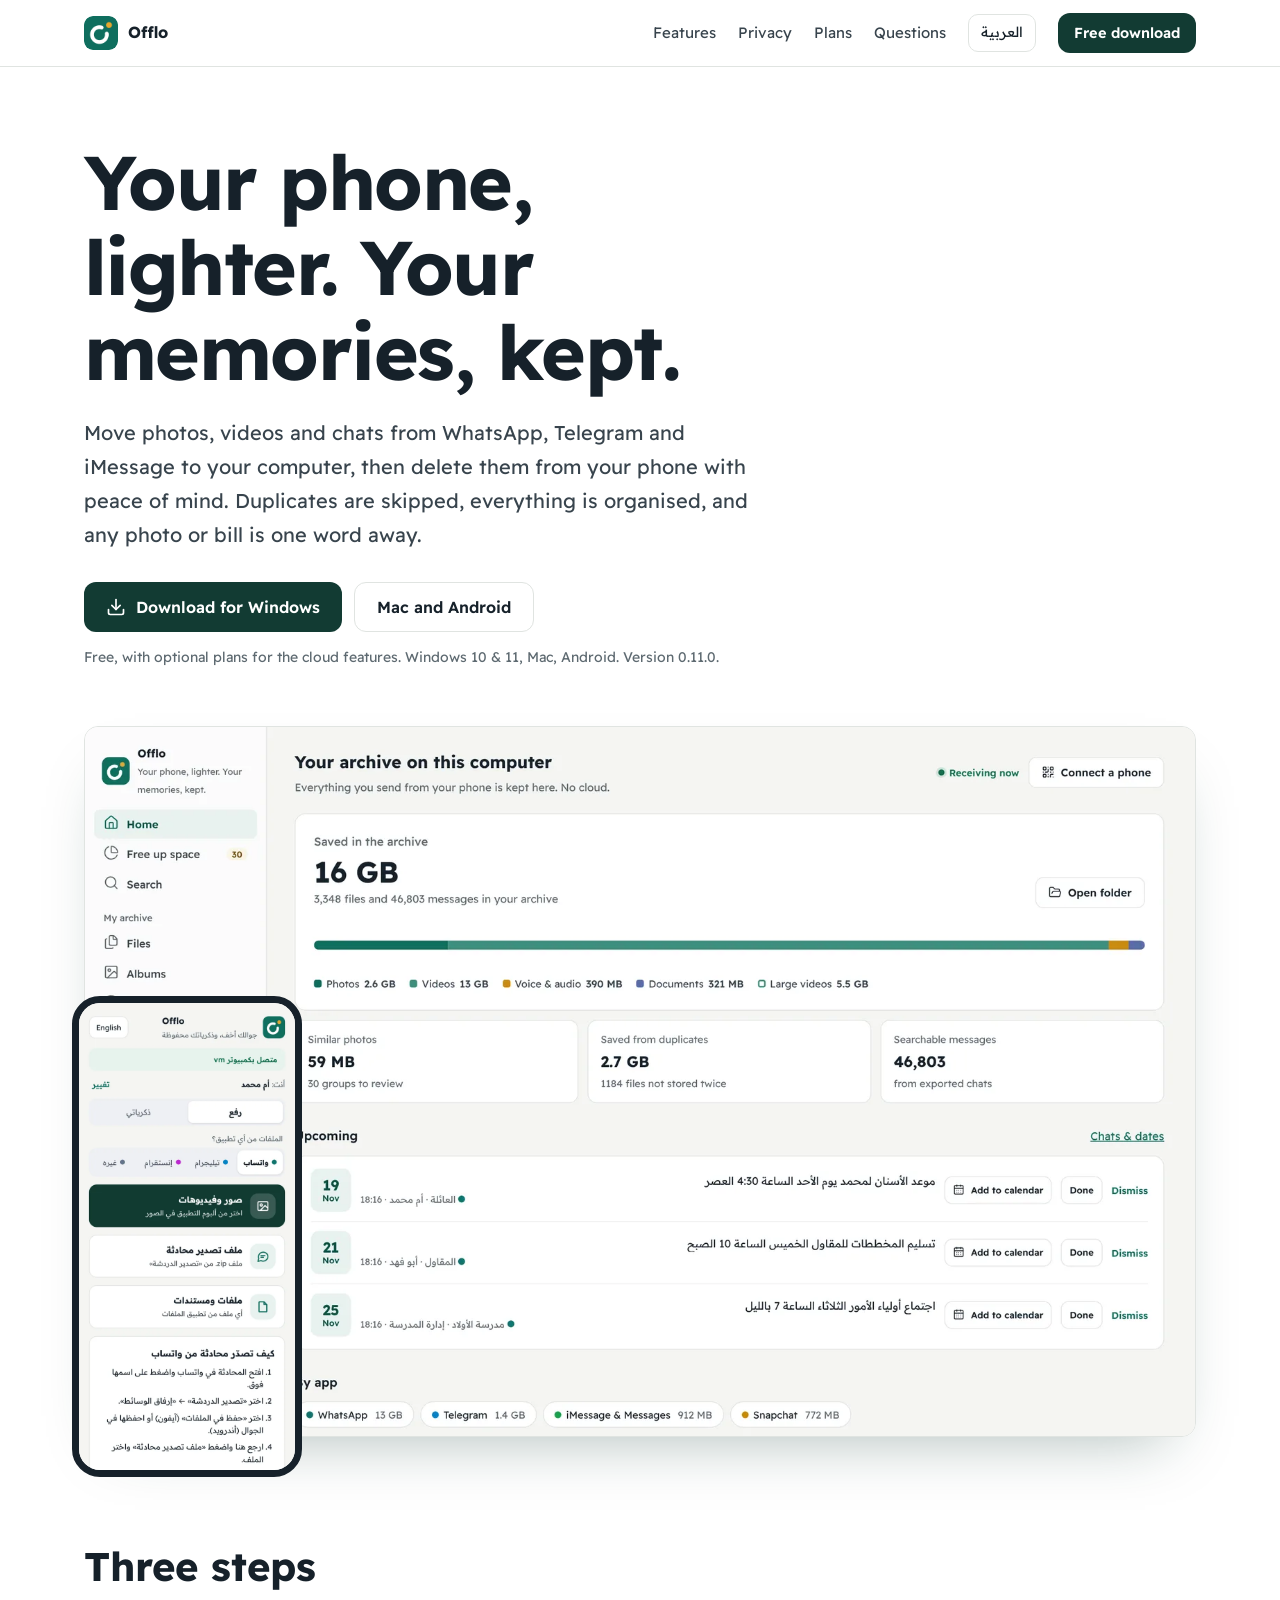
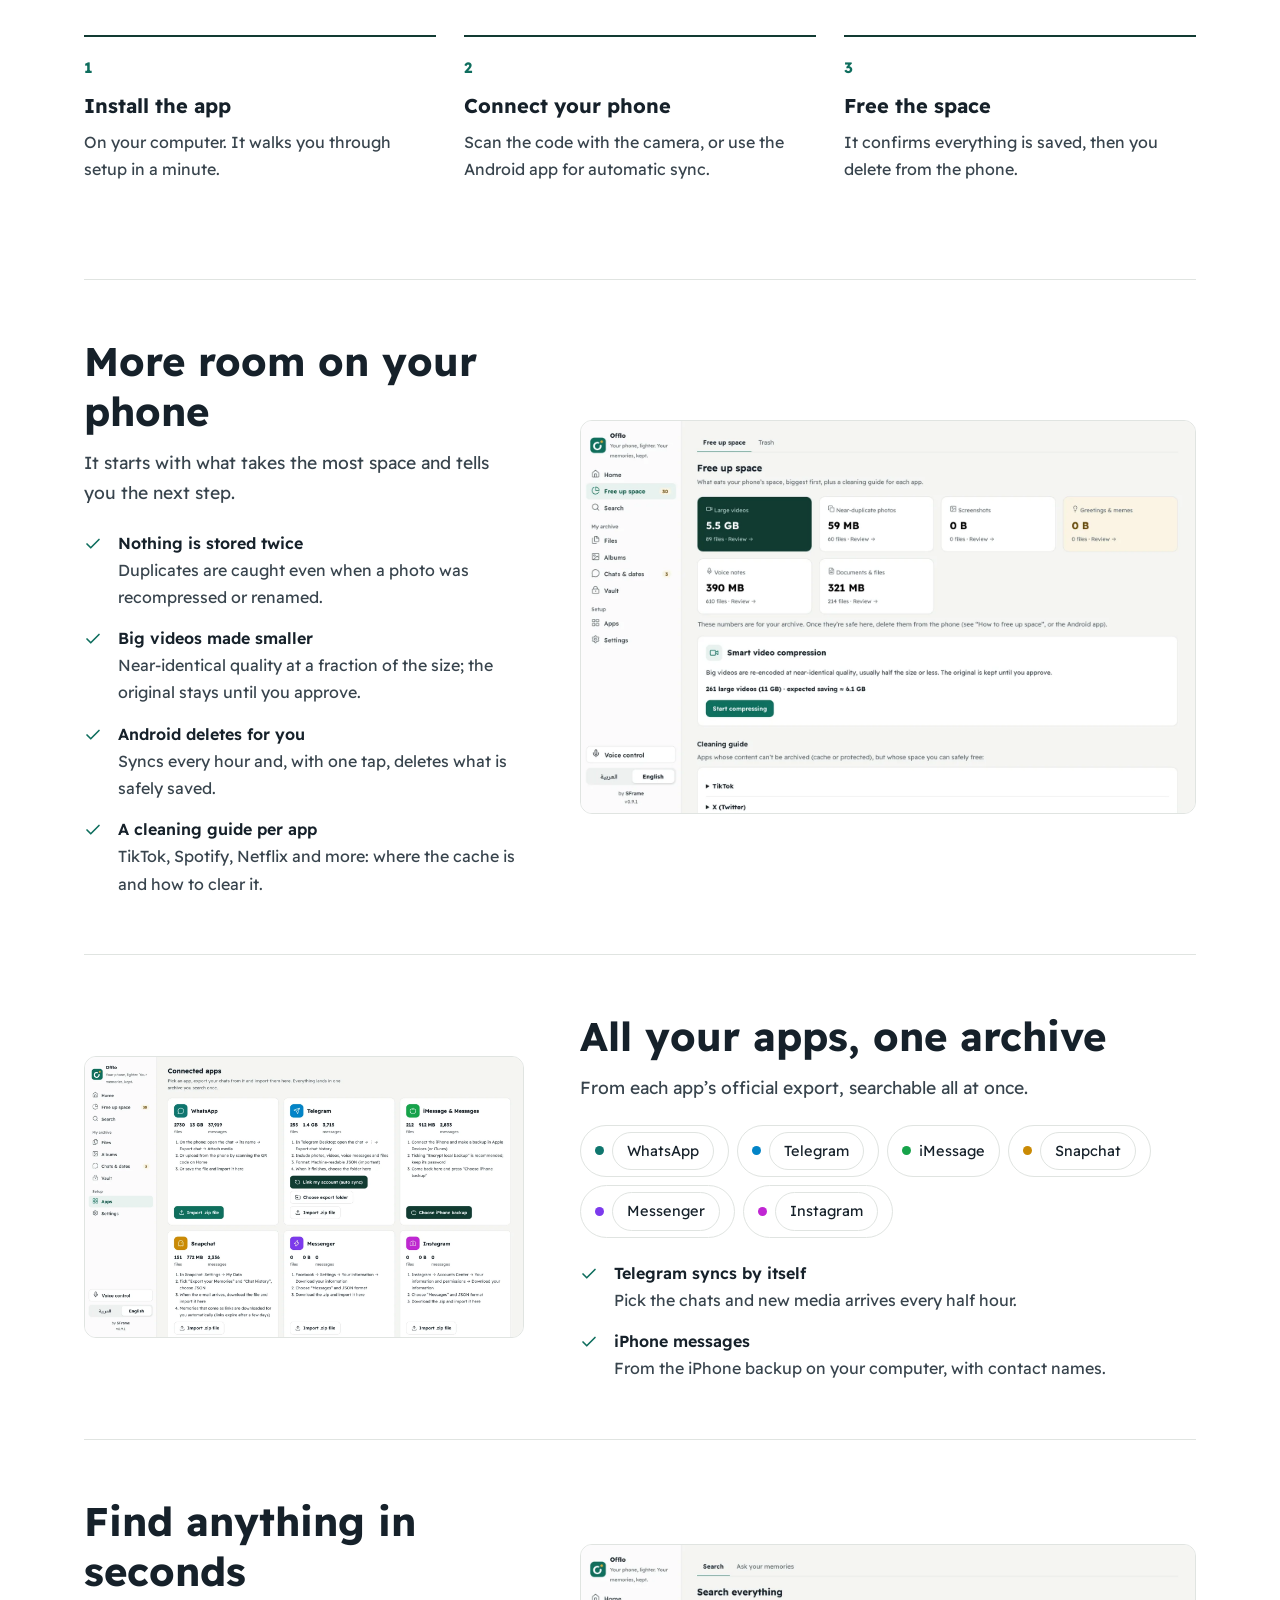
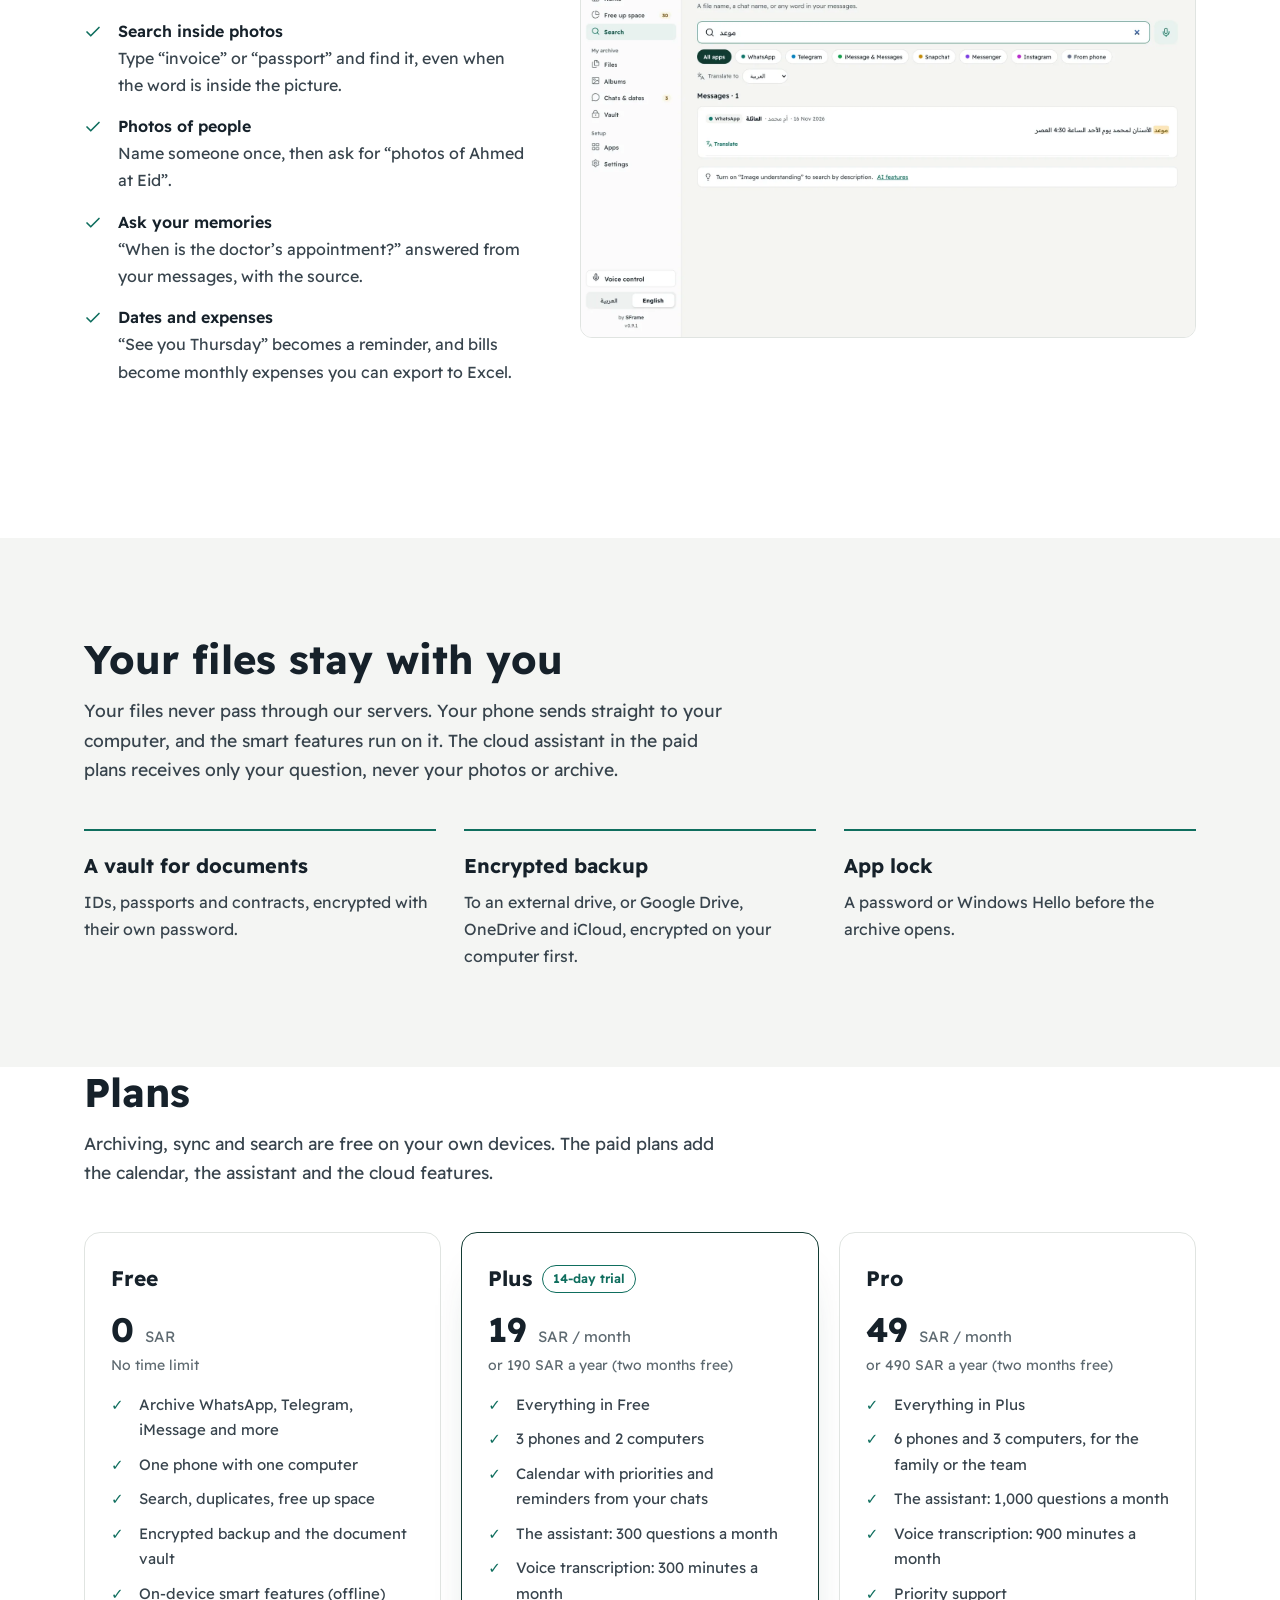
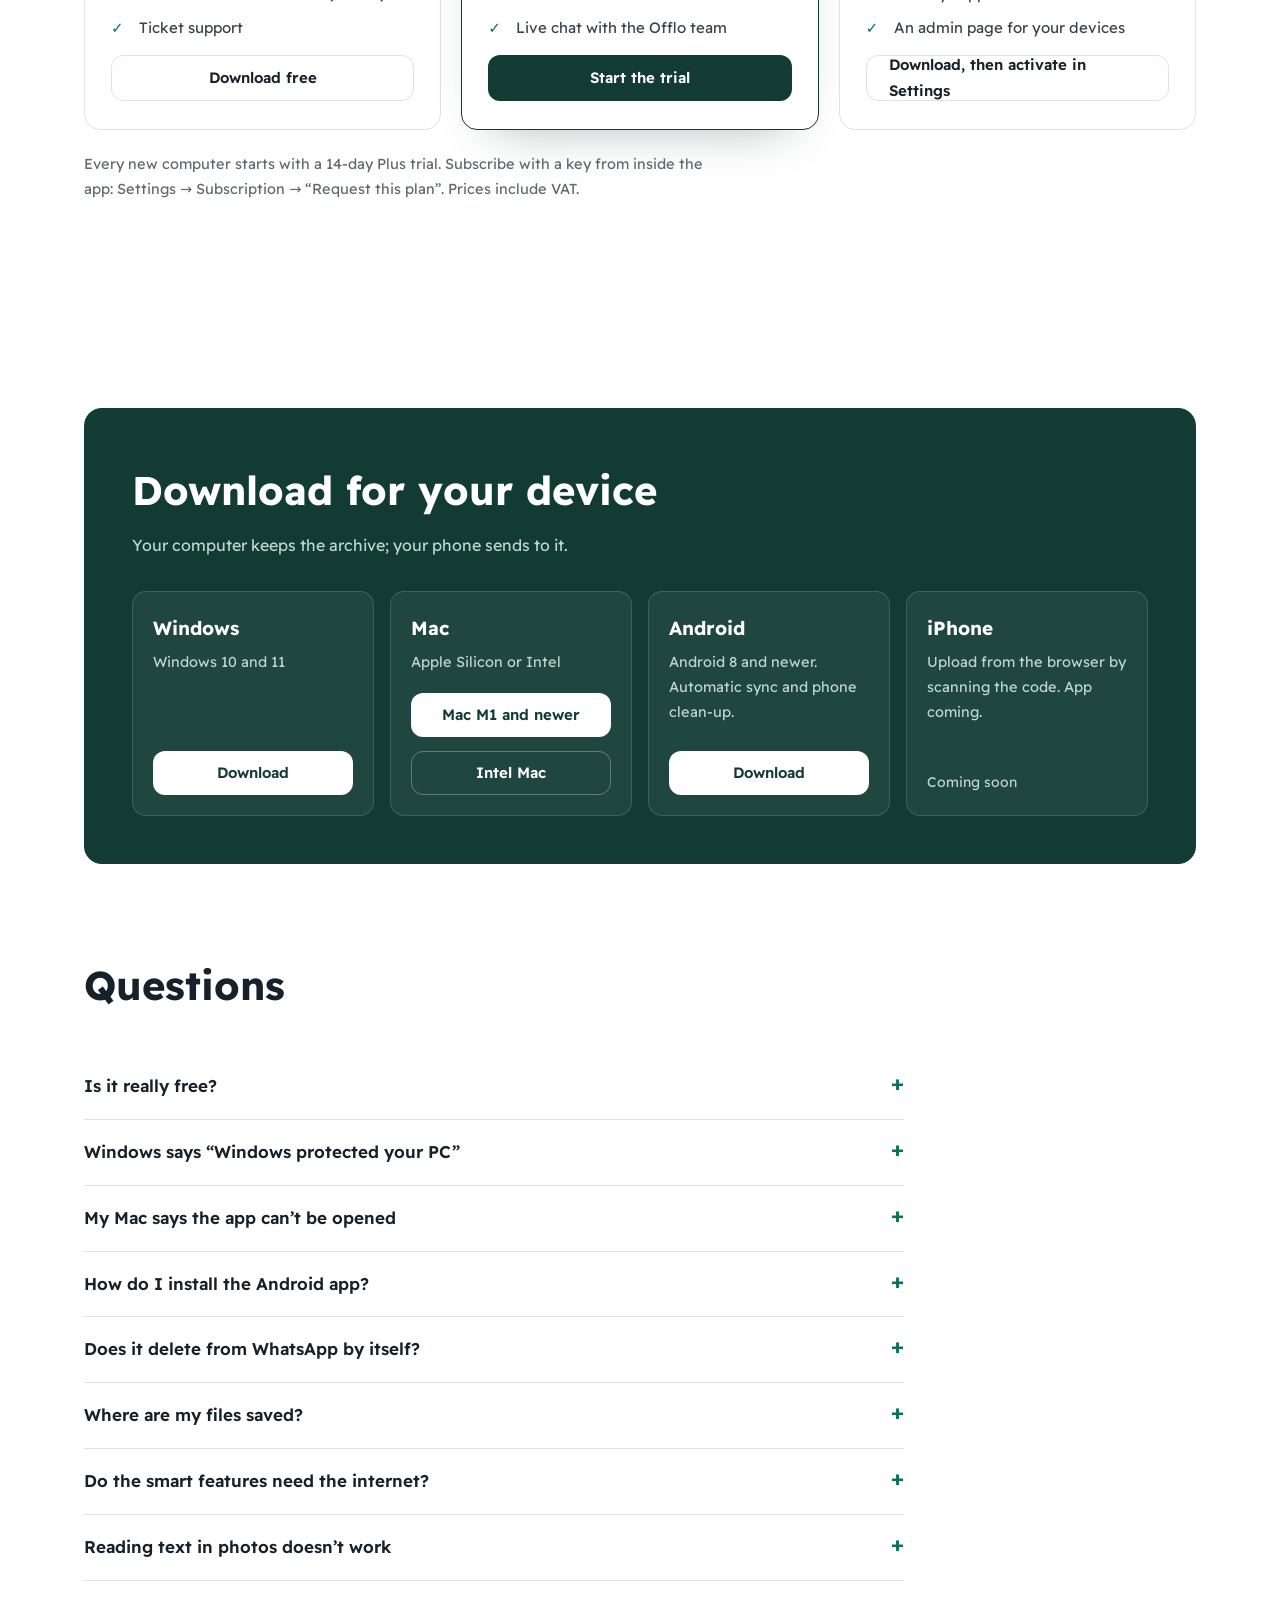
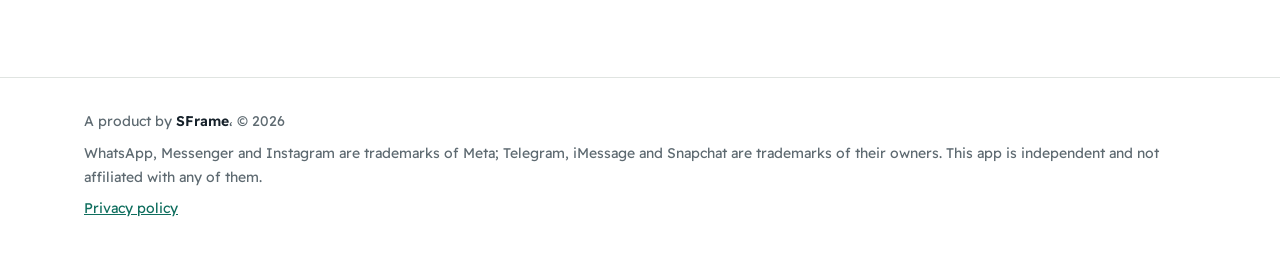
==== commit b0b9d7f9: "Release 0.11.0 (Windows): archive location step, offline-drive banner, fixed .local address Co-Autho" ====
--- a/index.html
+++ b/index.html
@@ -263,7 +263,7 @@
 </div></footer>
 
 <script>
-const REL = { version: "0.10.0" };
+const REL = { version: "0.11.0" };
 document.getElementById('verAr').textContent = 'الإصدار ' + REL.version + '.';
 document.getElementById('verEn').textContent = 'Version ' + REL.version + '.';
 const root = document.documentElement;
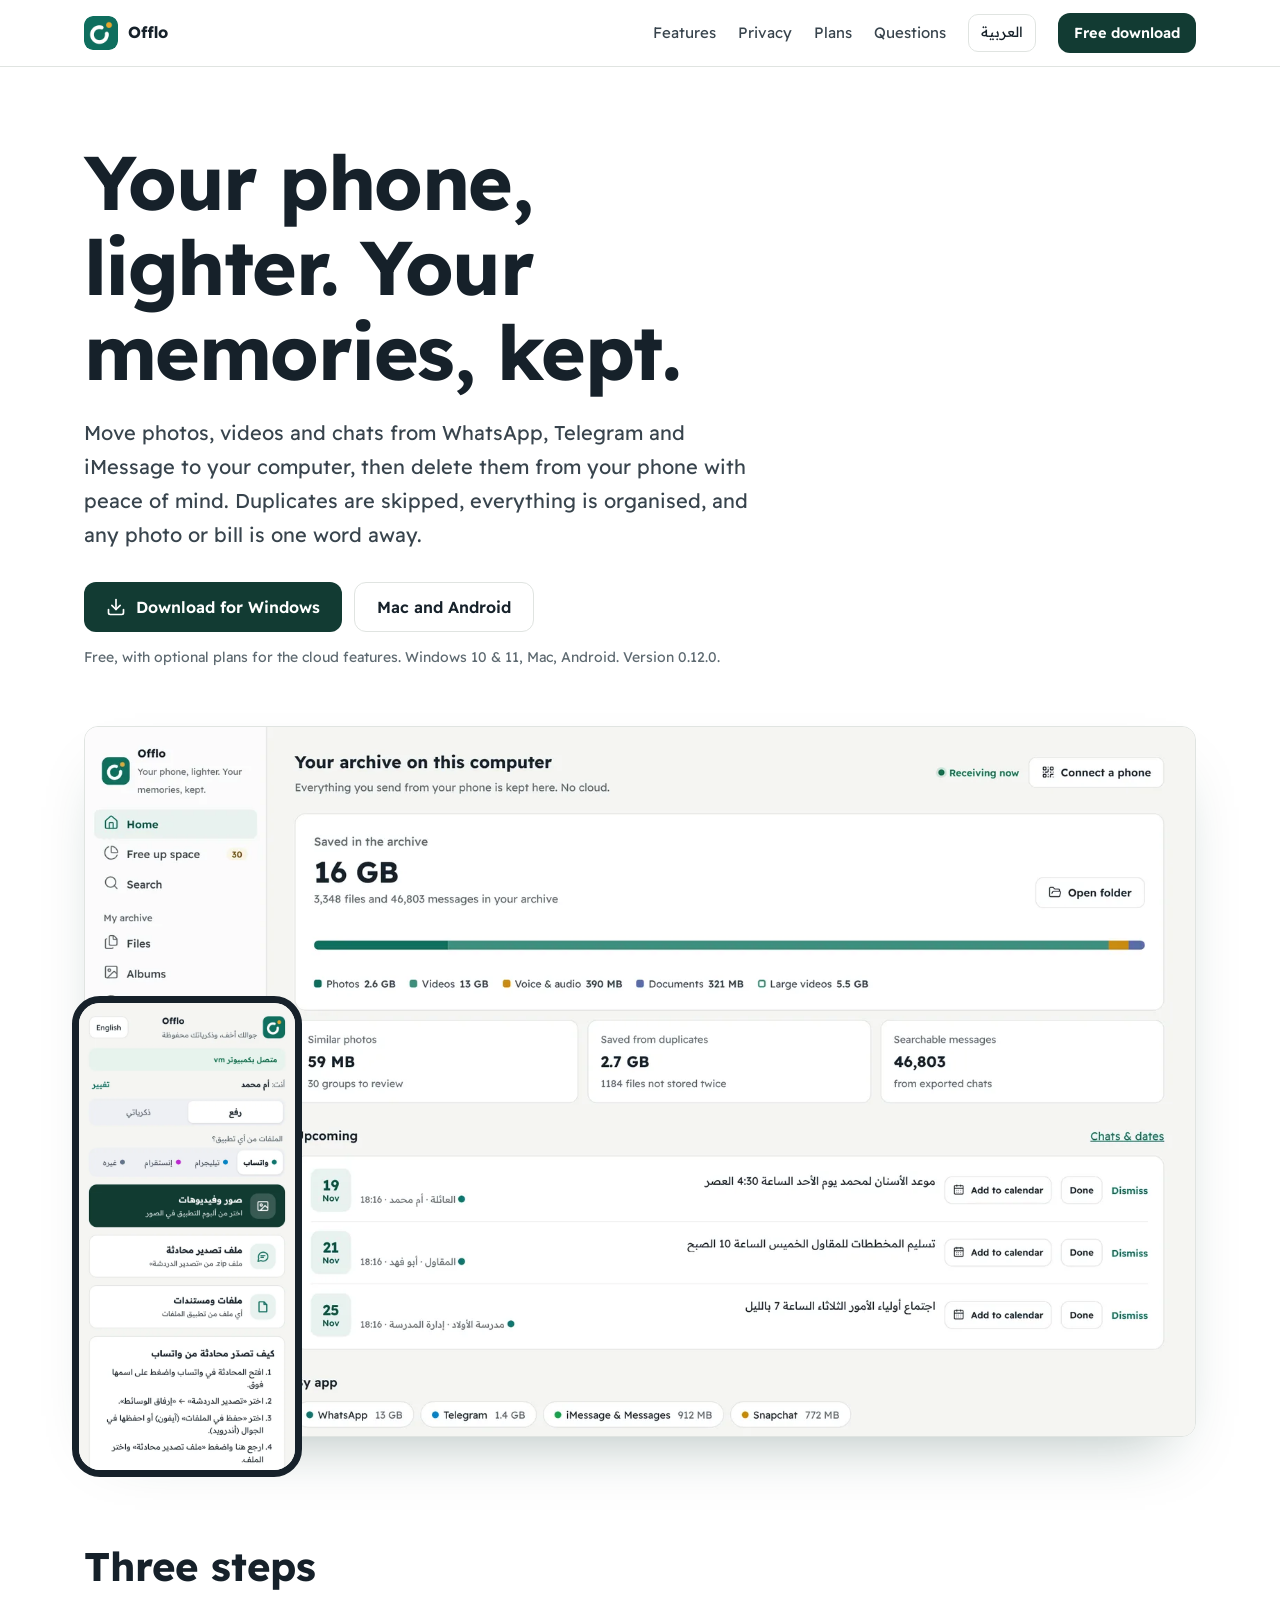
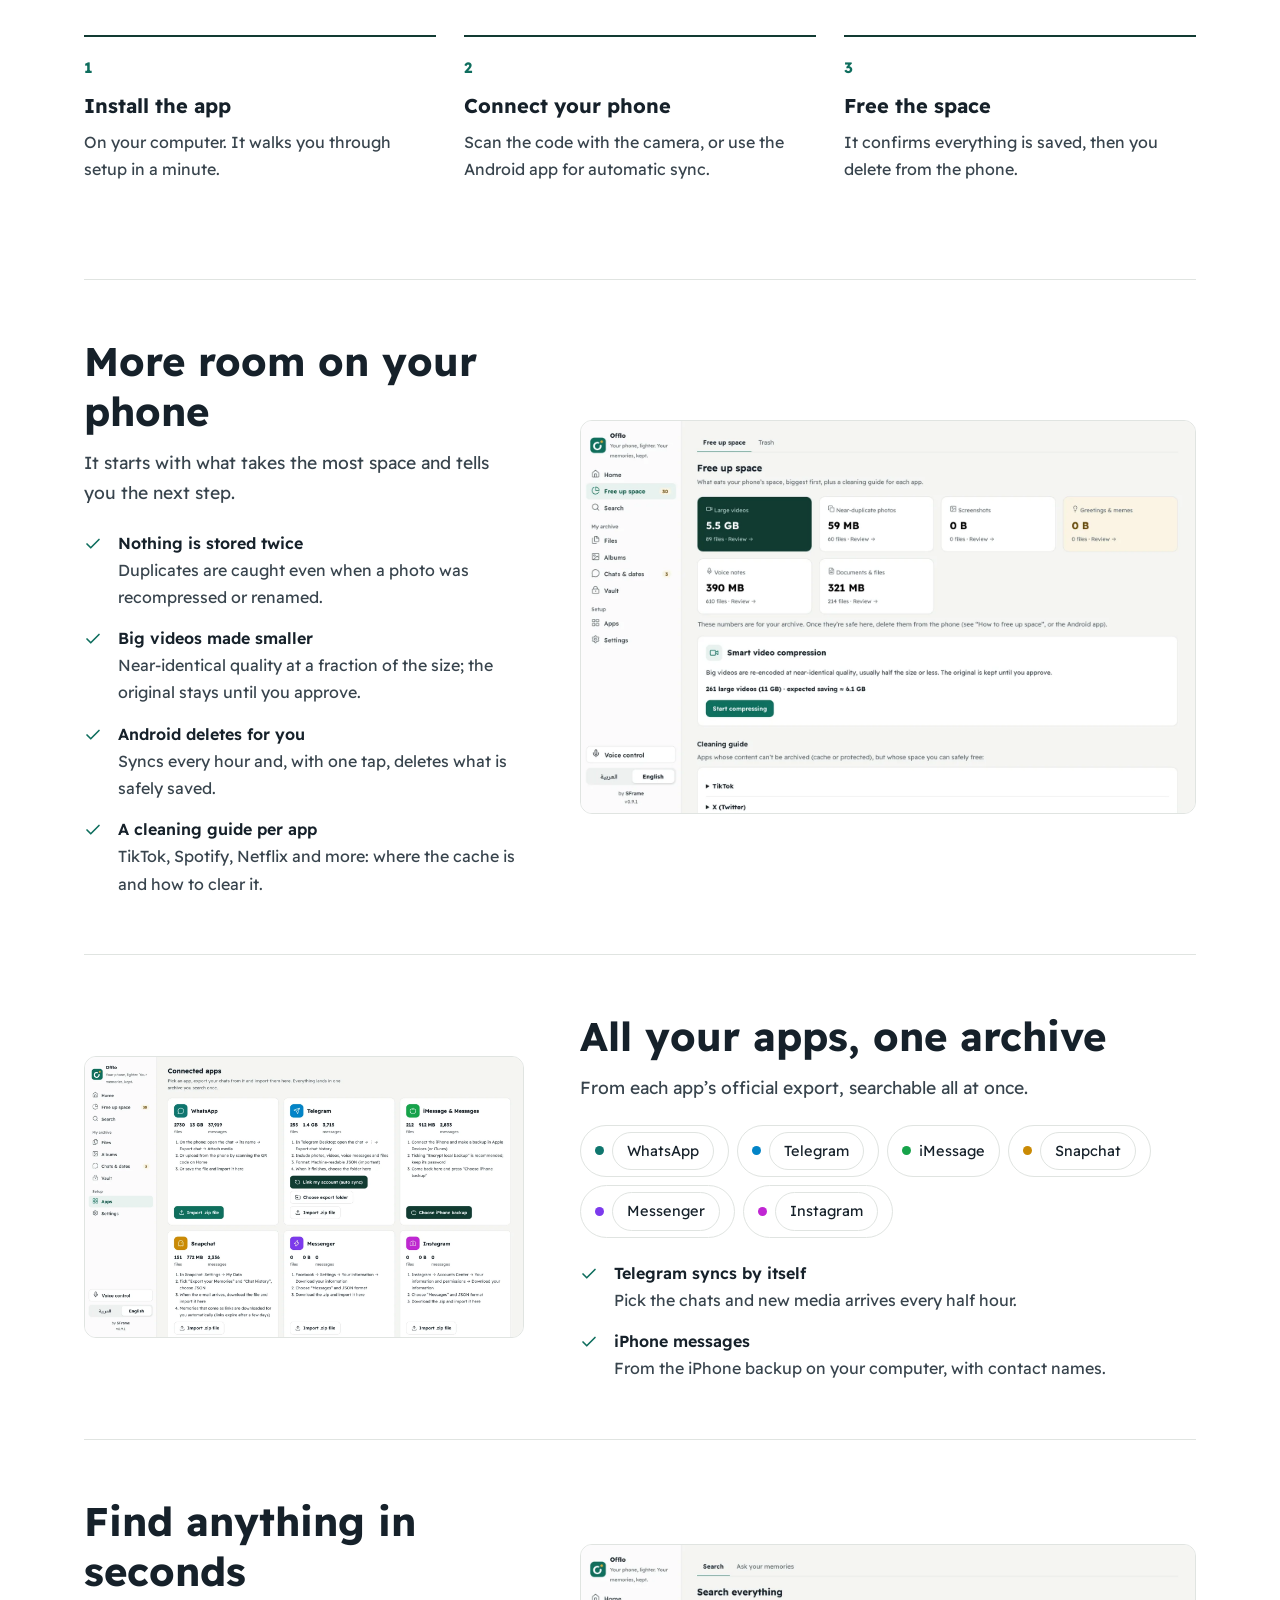
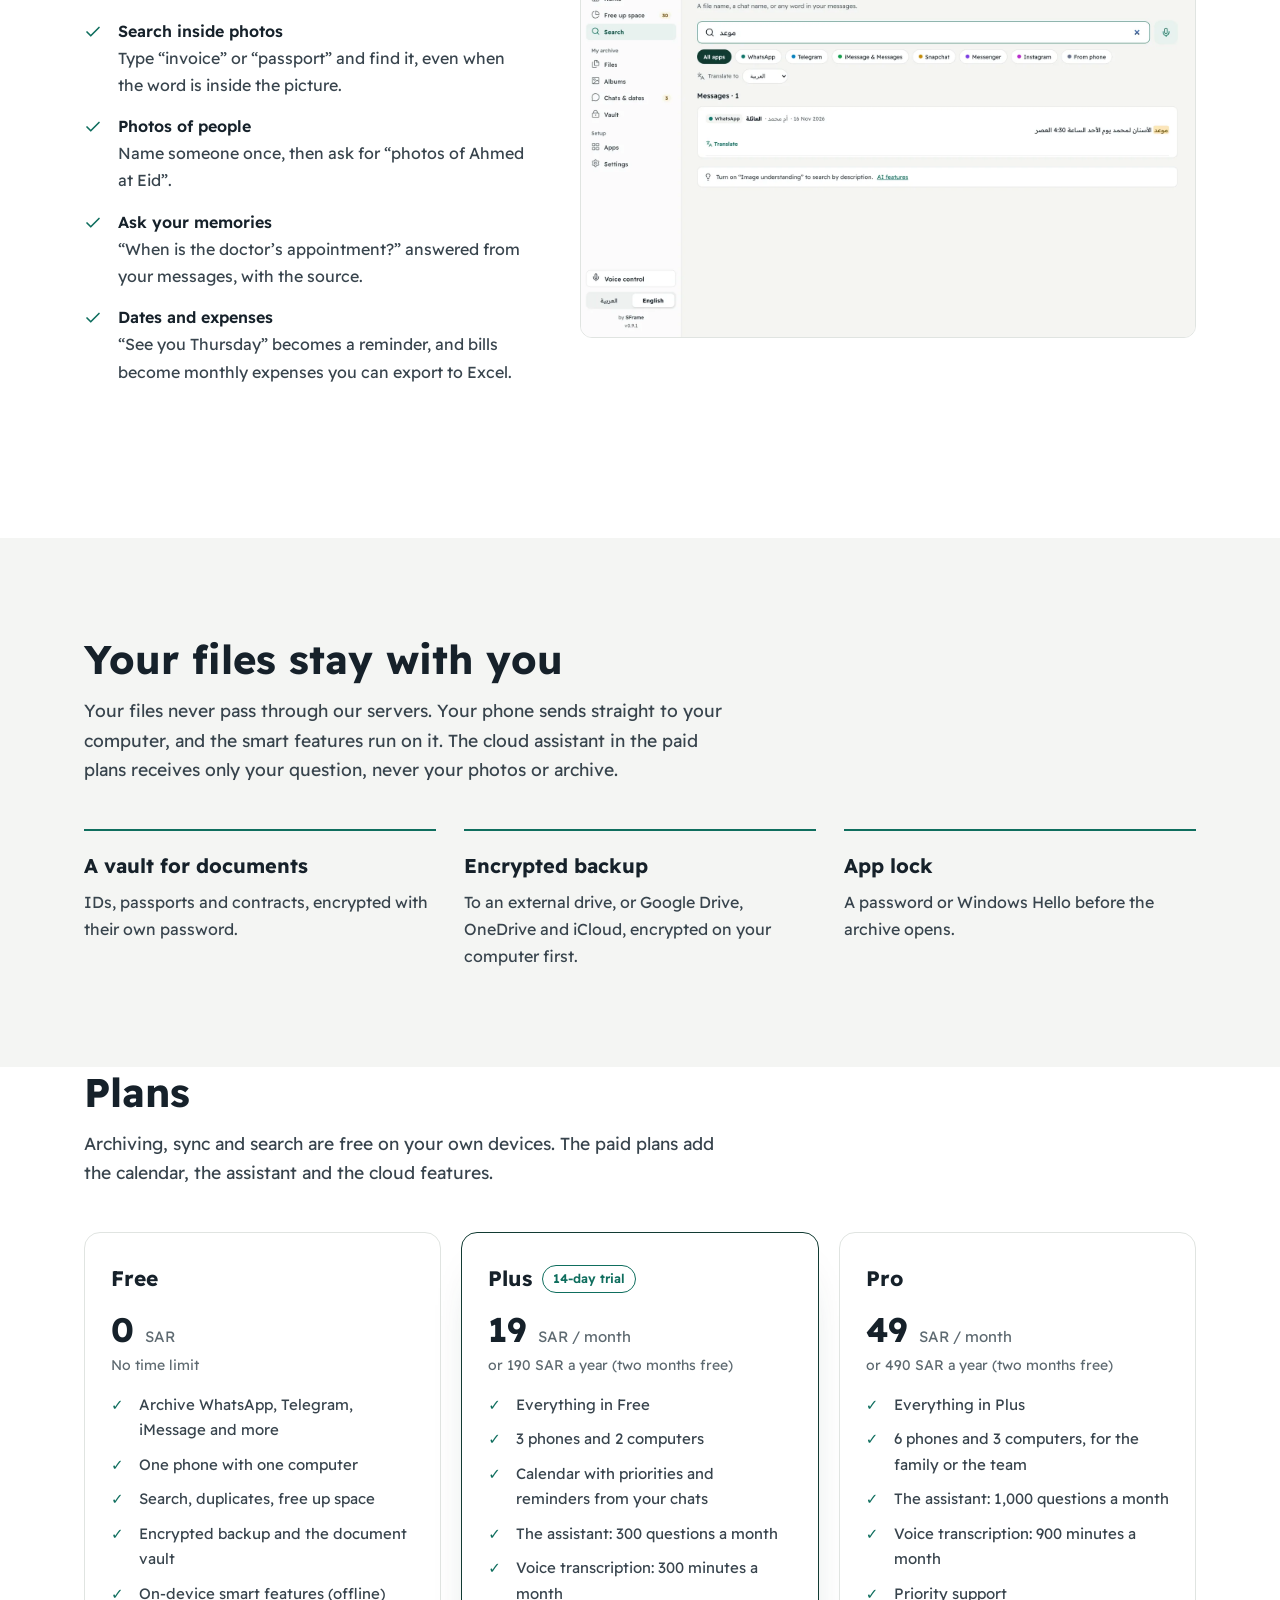
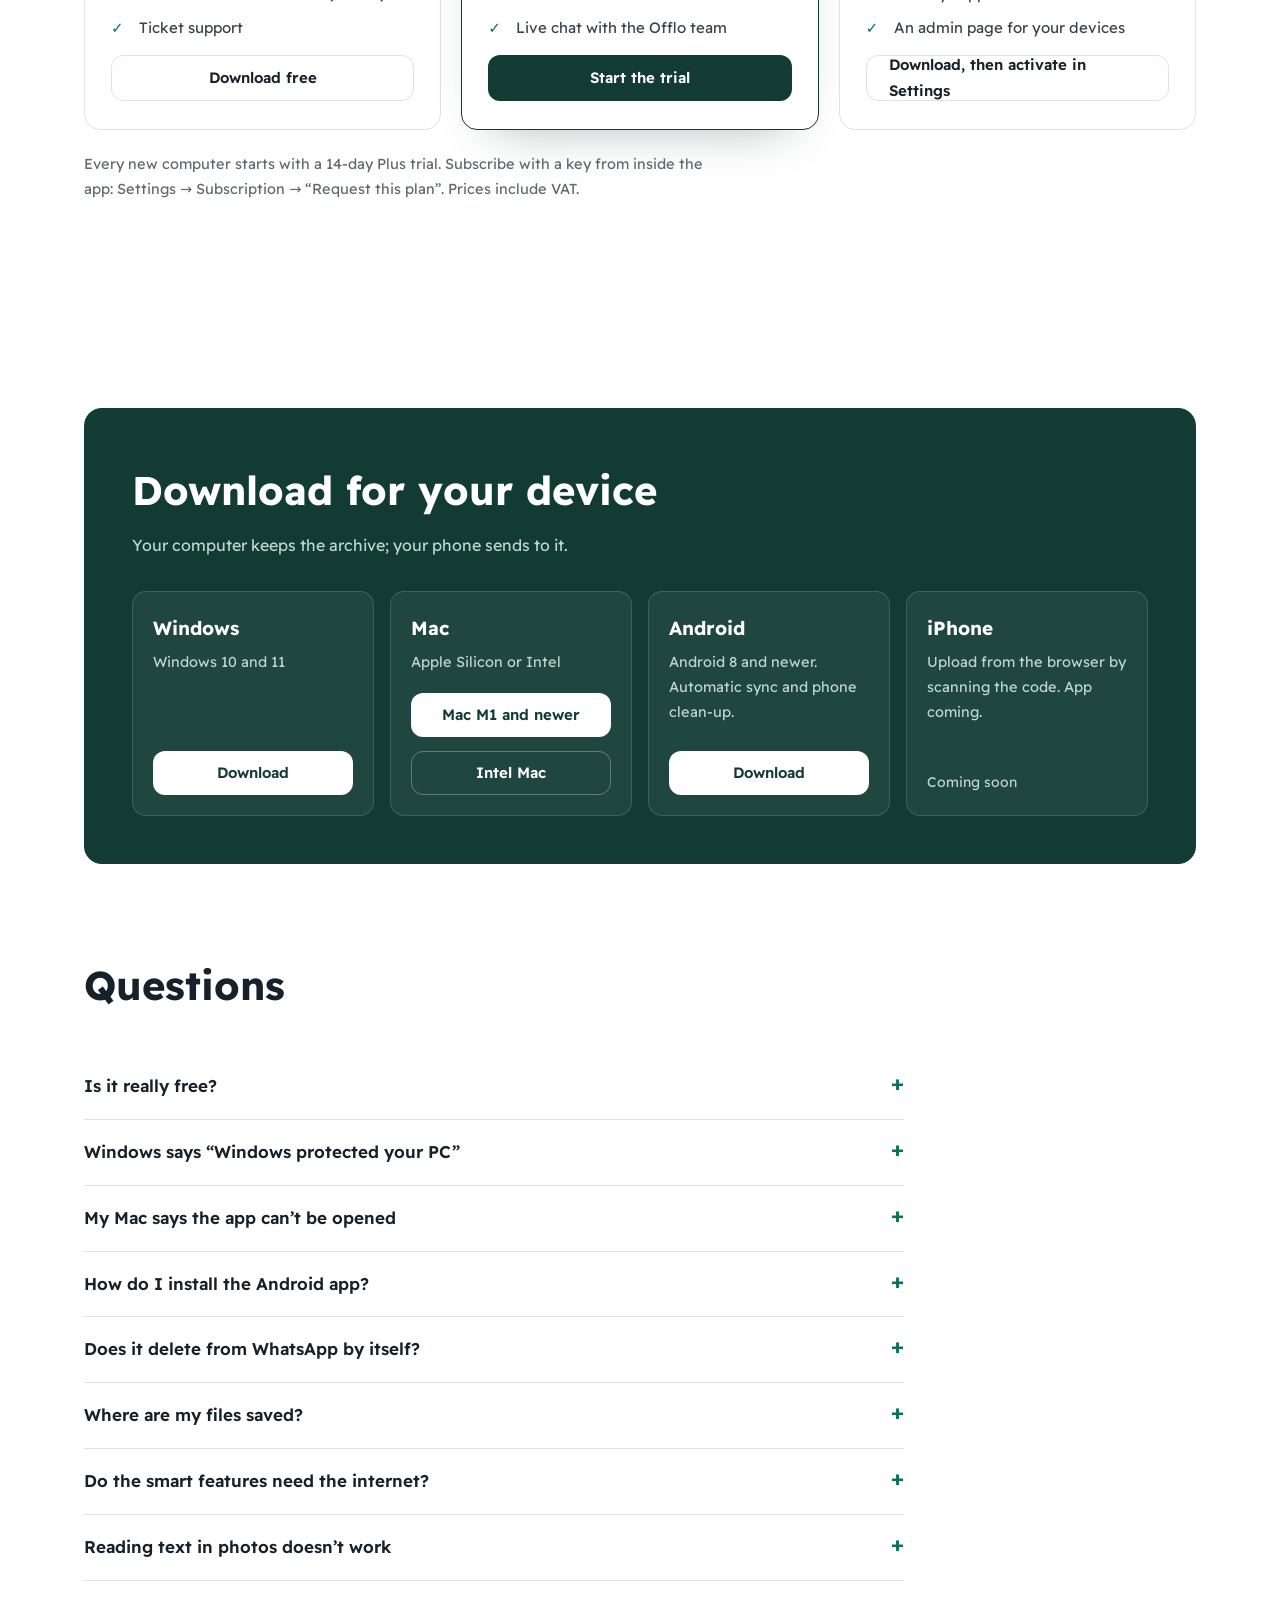
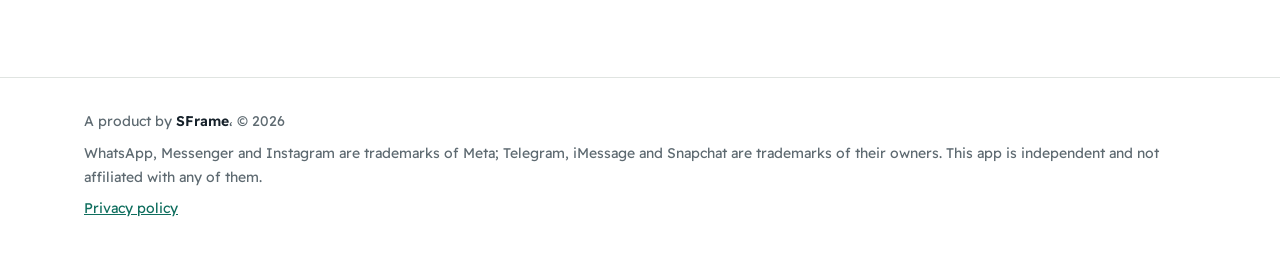
==== commit 54e58938: "Release 0.12.0 (Windows + Android): archive everything, WhatsApp encrypted backup import Co-Authored" ====
--- a/index.html
+++ b/index.html
@@ -263,7 +263,7 @@
 </div></footer>
 
 <script>
-const REL = { version: "0.11.0" };
+const REL = { version: "0.12.0" };
 document.getElementById('verAr').textContent = 'الإصدار ' + REL.version + '.';
 document.getElementById('verEn').textContent = 'Version ' + REL.version + '.';
 const root = document.documentElement;
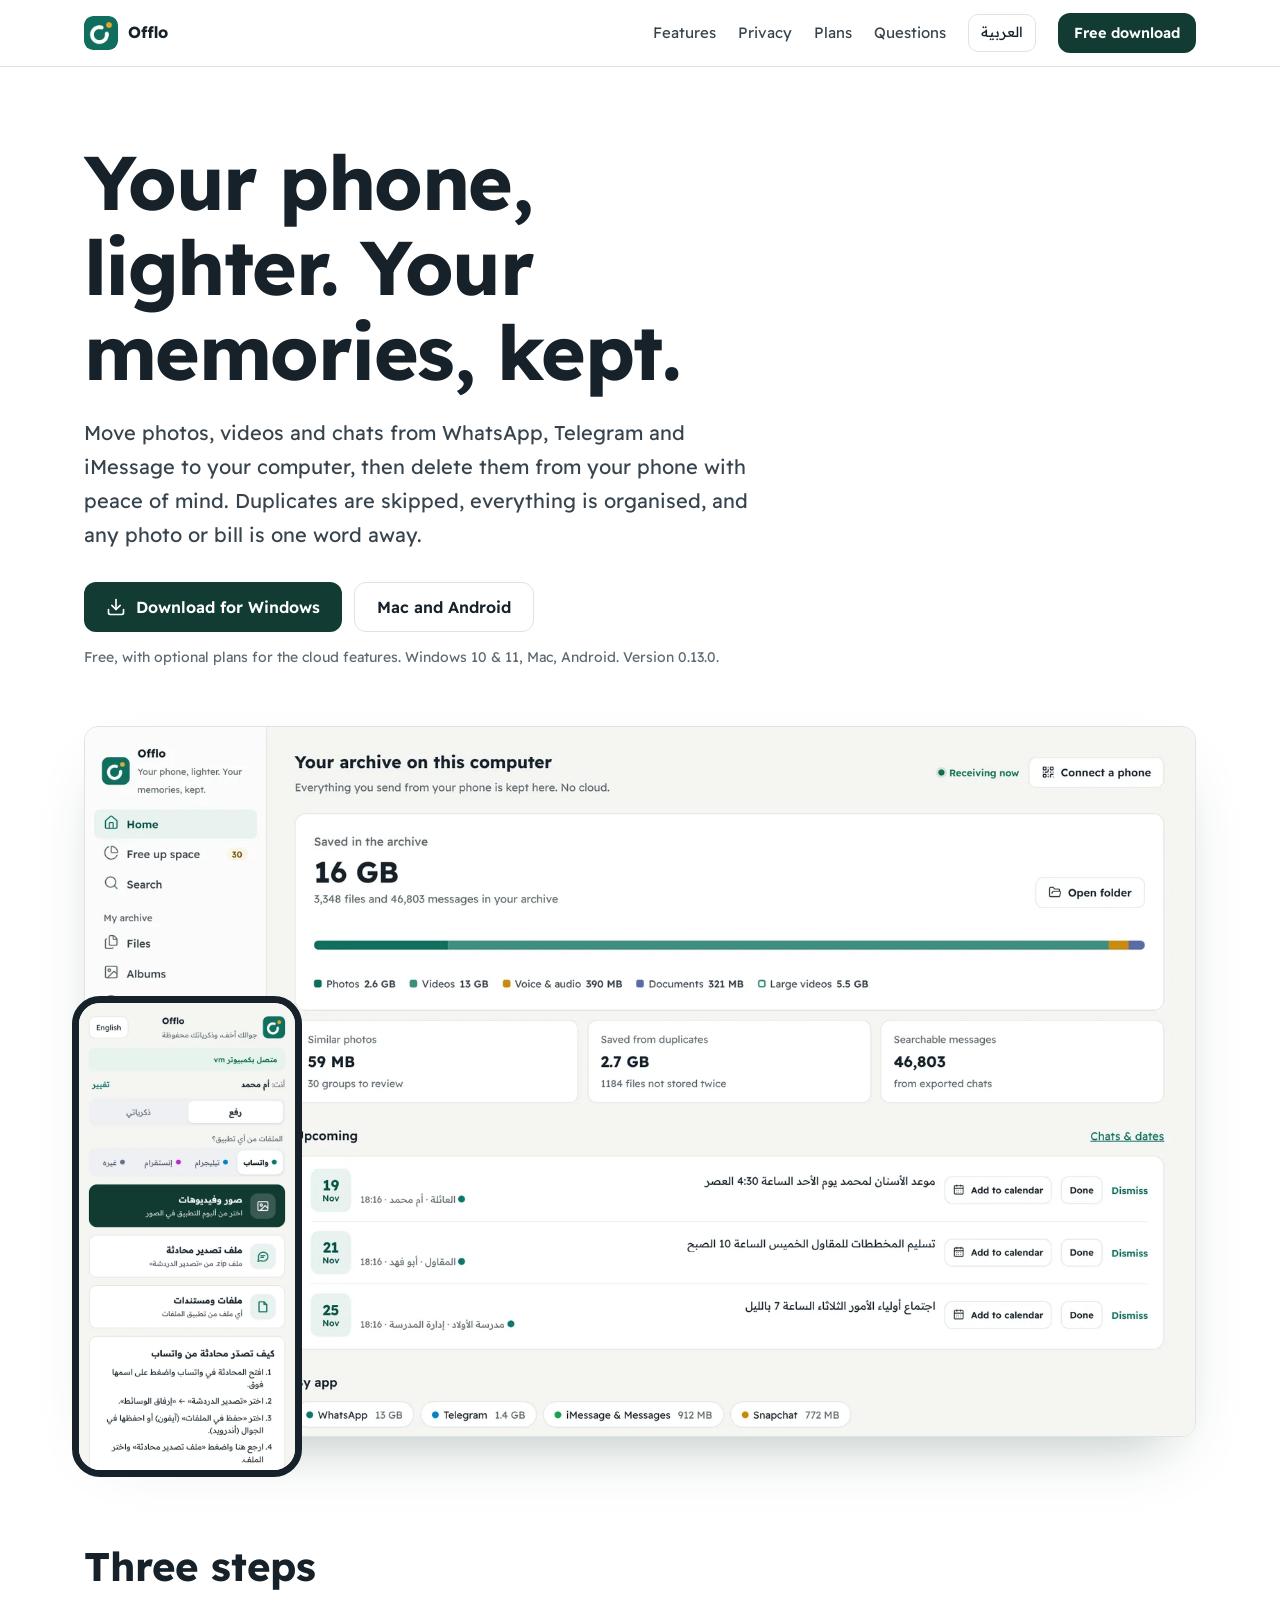
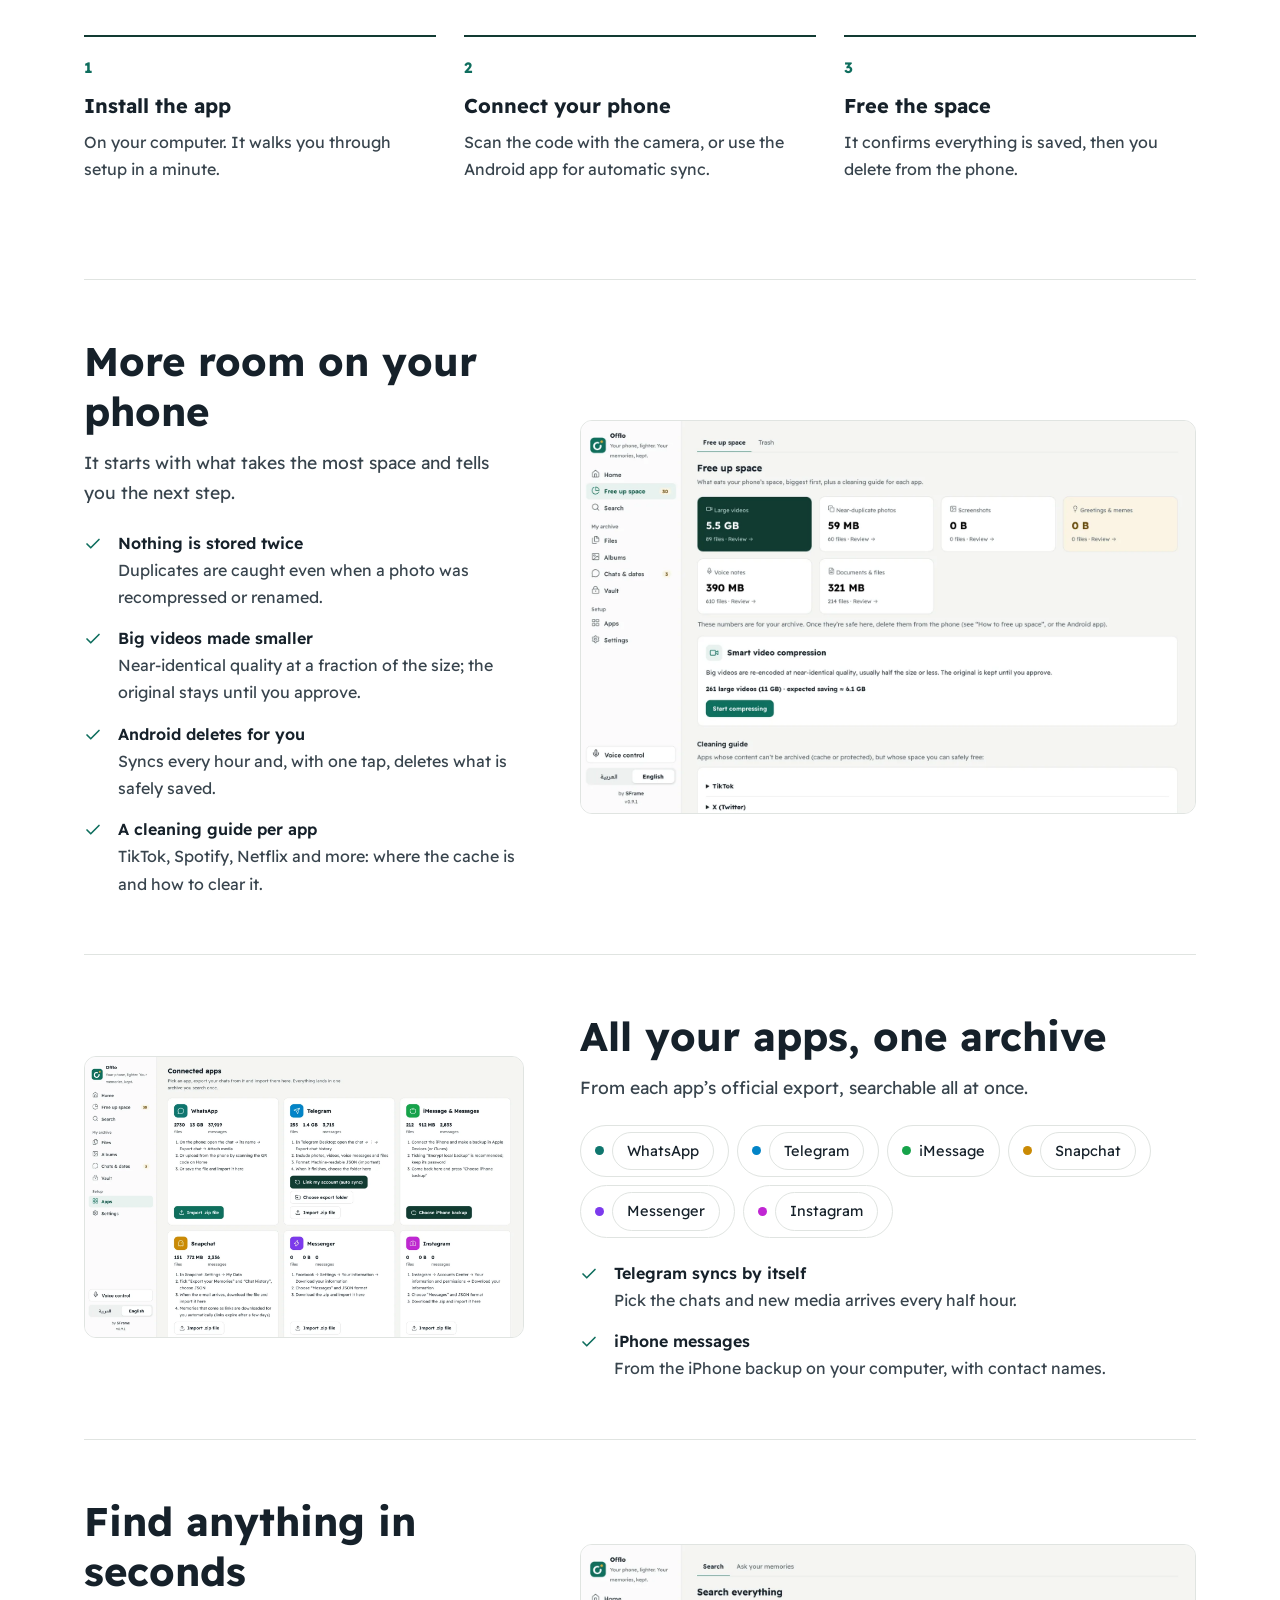
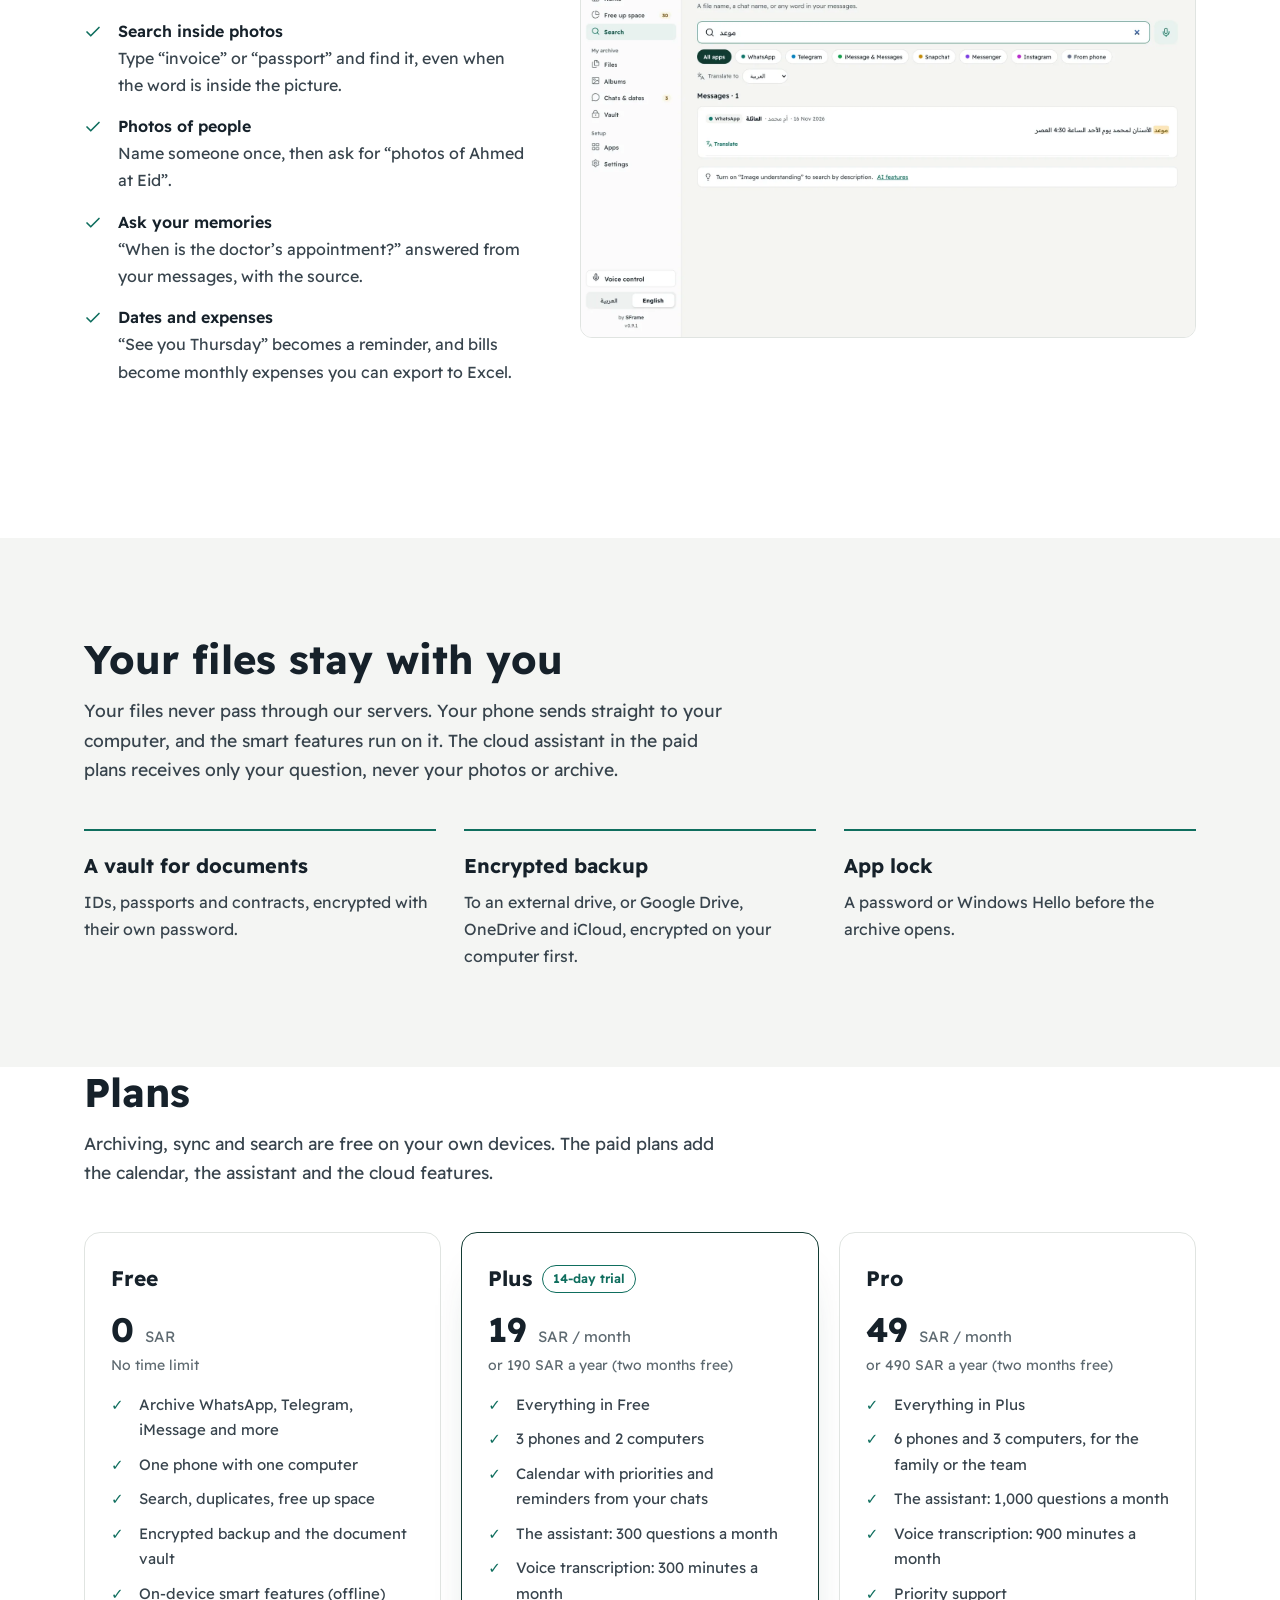
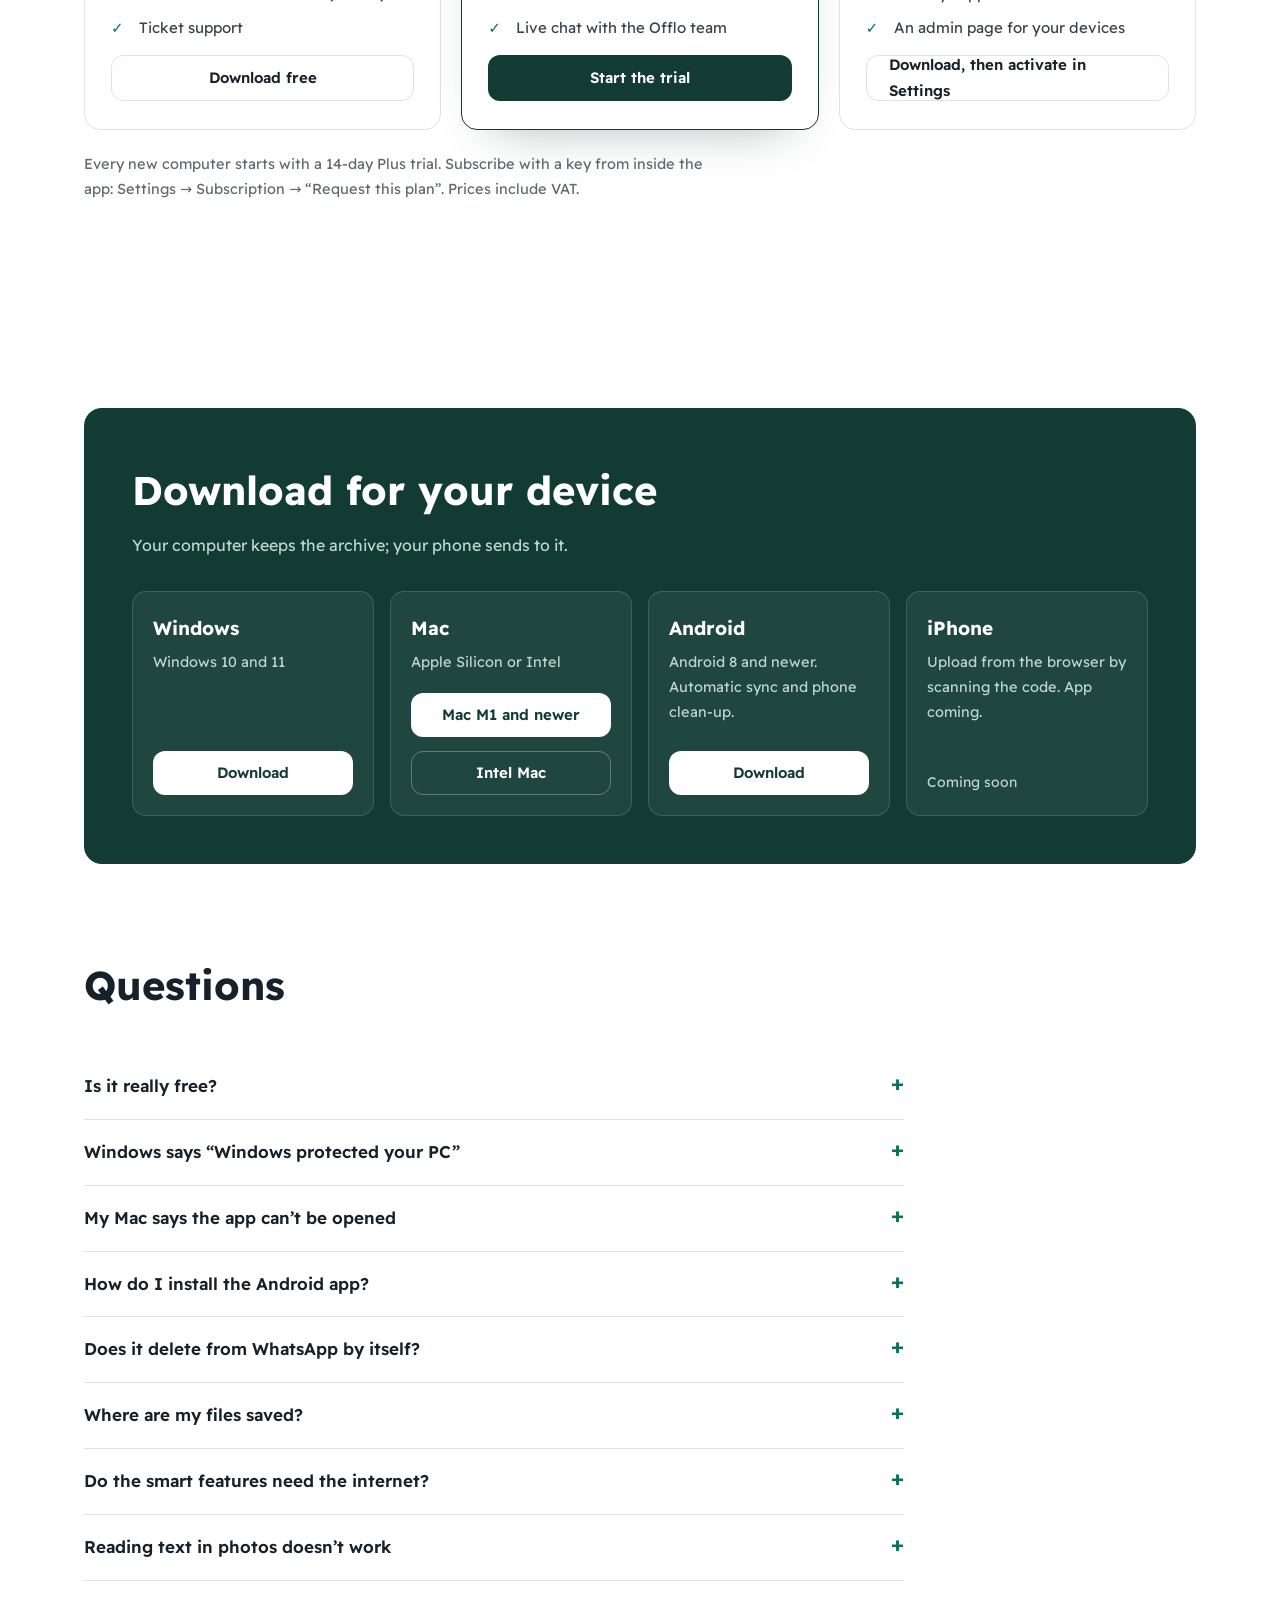
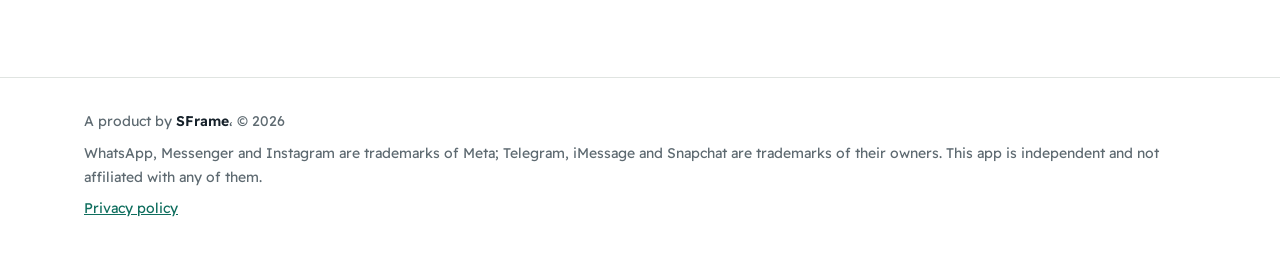
==== commit b9203d50: "Release 0.13.0 Co-Authored-By: Claude Sonnet 5.5 <noreply@anthropic.com> Claude-Session: https://cla" ====
--- a/index.html
+++ b/index.html
@@ -263,7 +263,7 @@
 </div></footer>
 
 <script>
-const REL = { version: "0.12.0" };
+const REL = { version: "0.13.0" };
 document.getElementById('verAr').textContent = 'الإصدار ' + REL.version + '.';
 document.getElementById('verEn').textContent = 'Version ' + REL.version + '.';
 const root = document.documentElement;
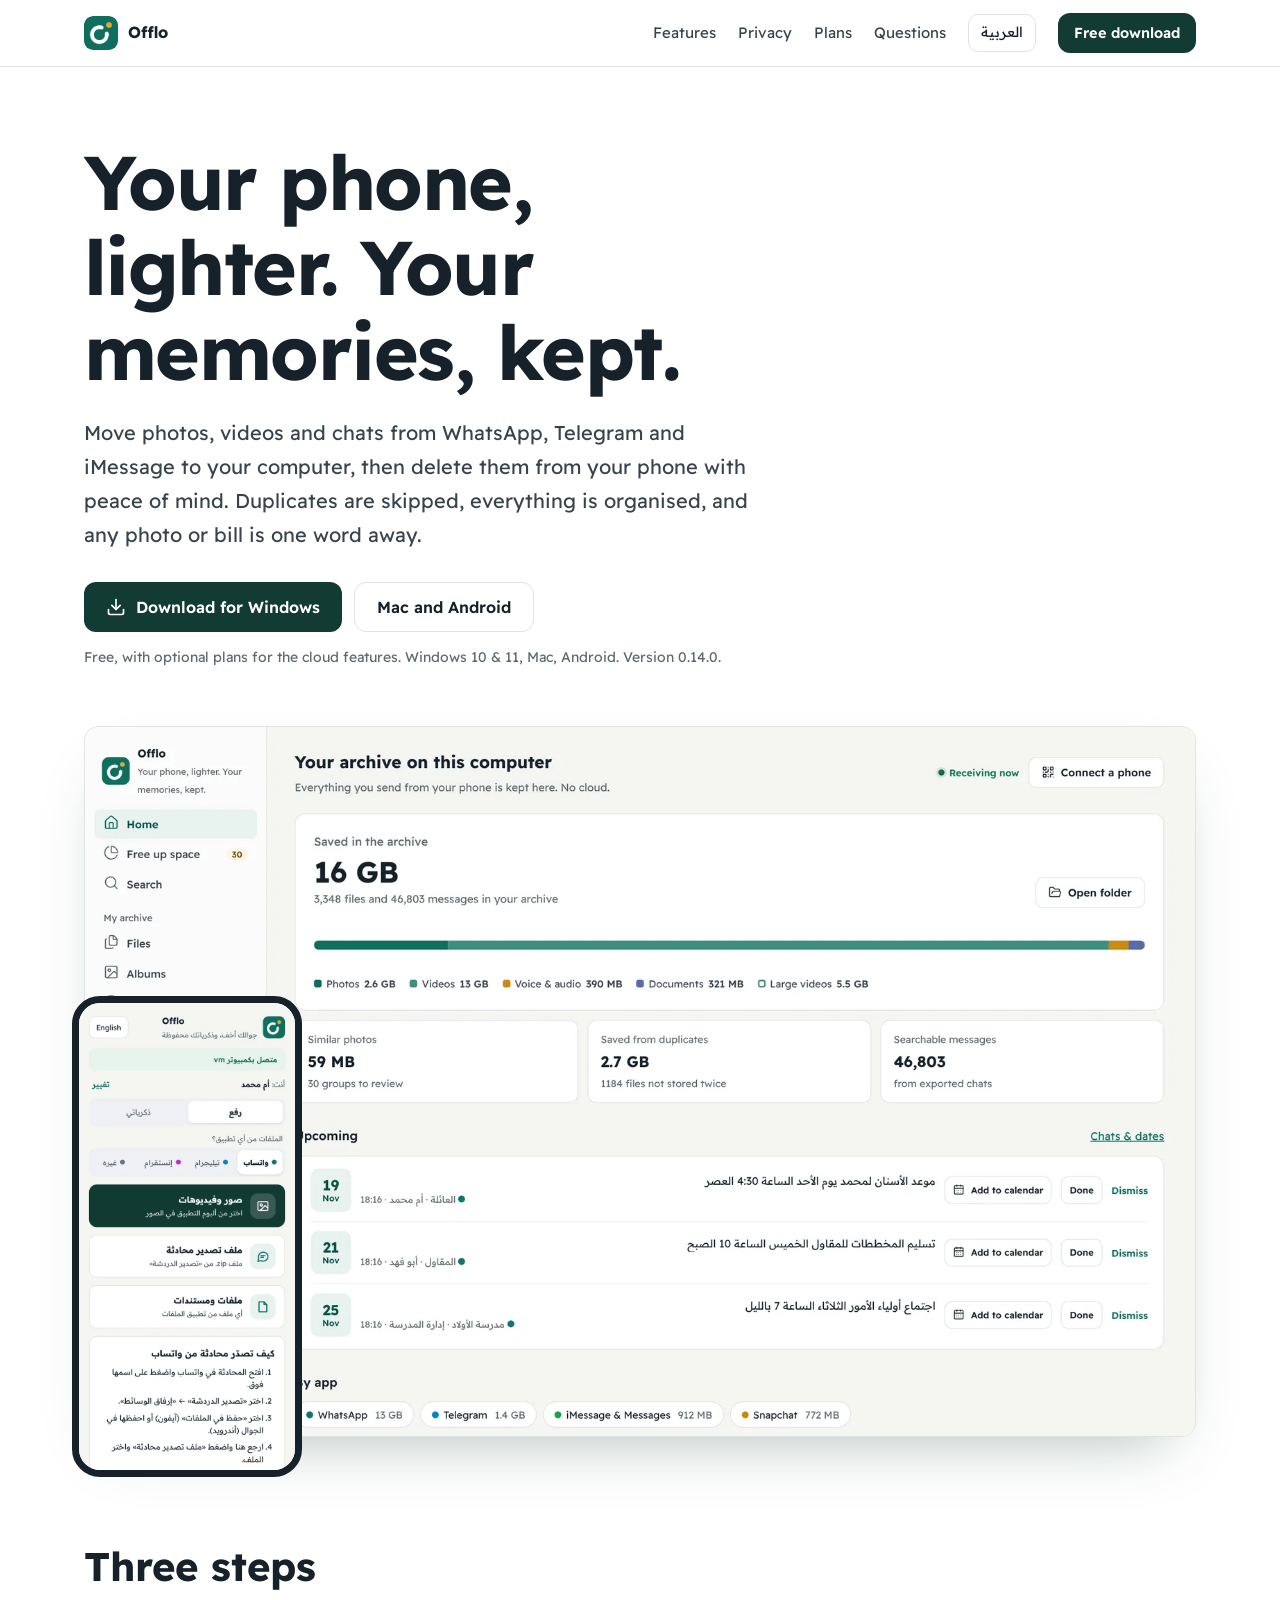
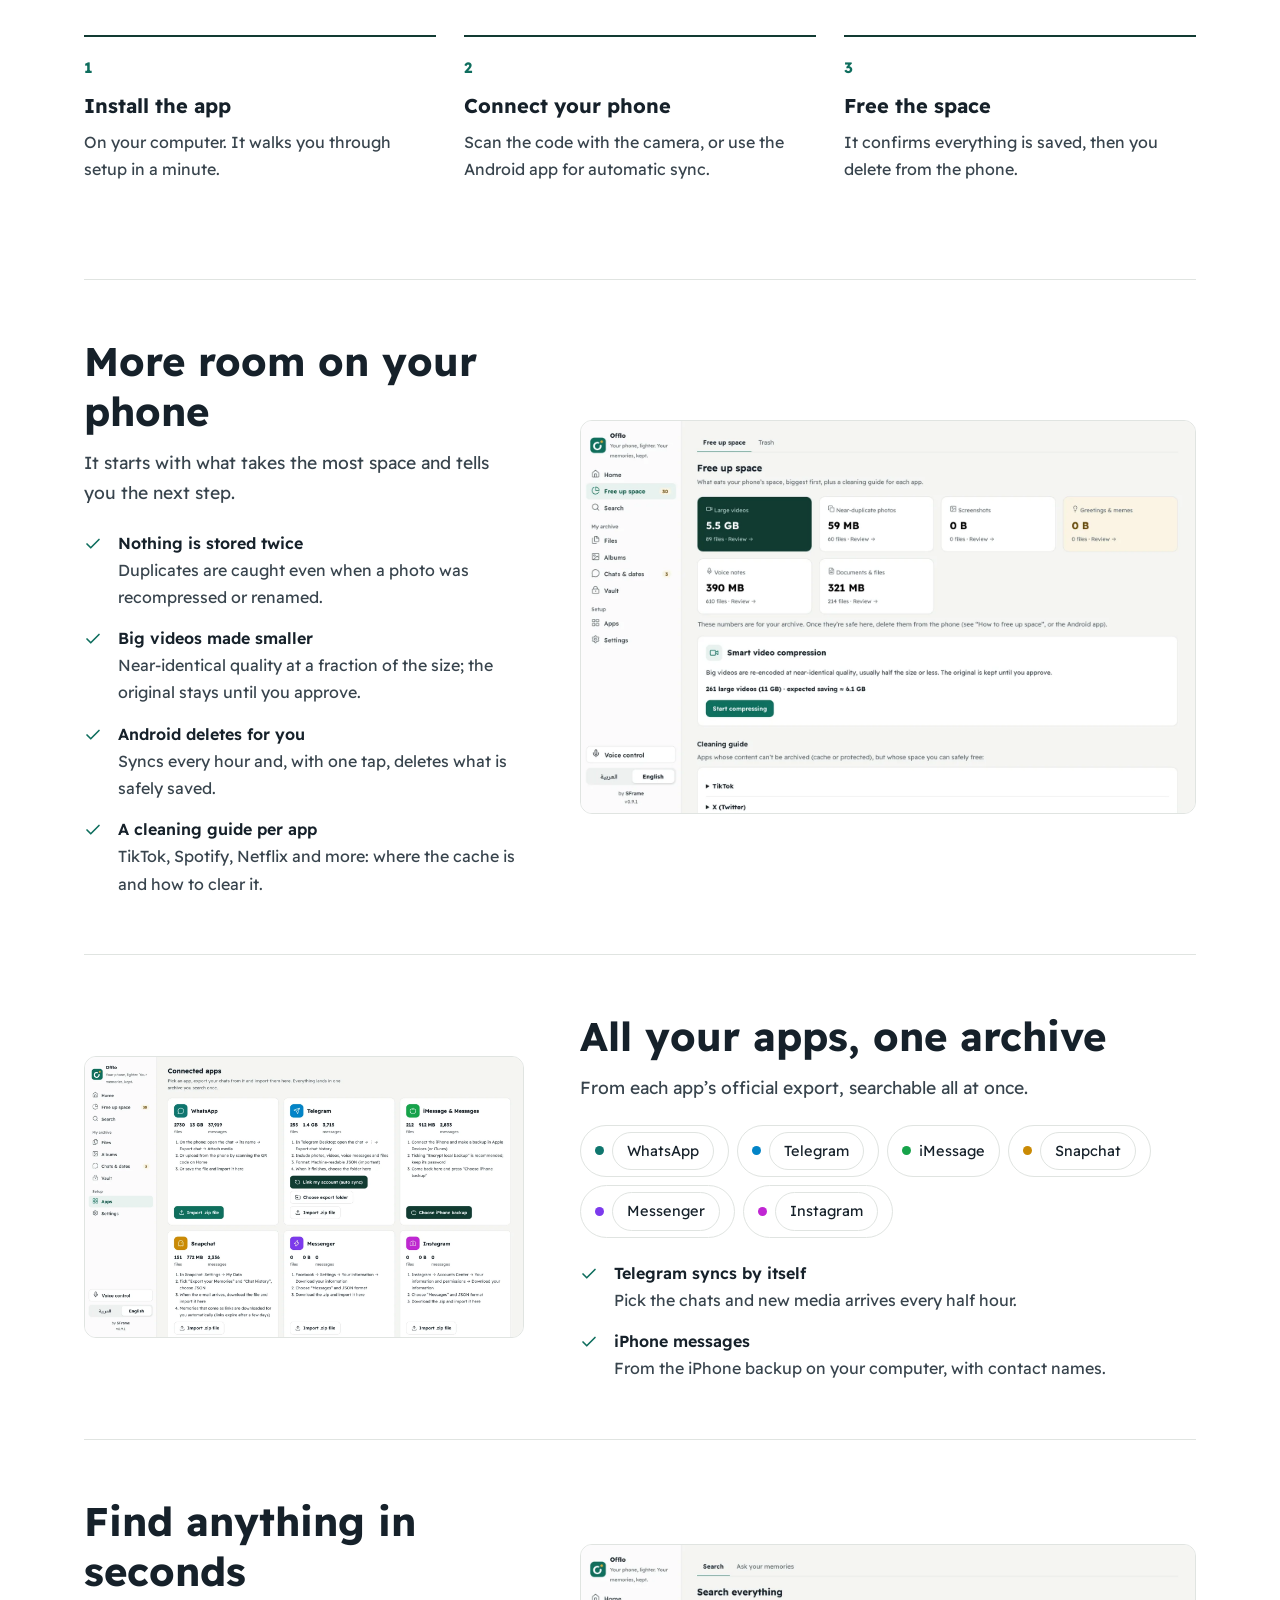
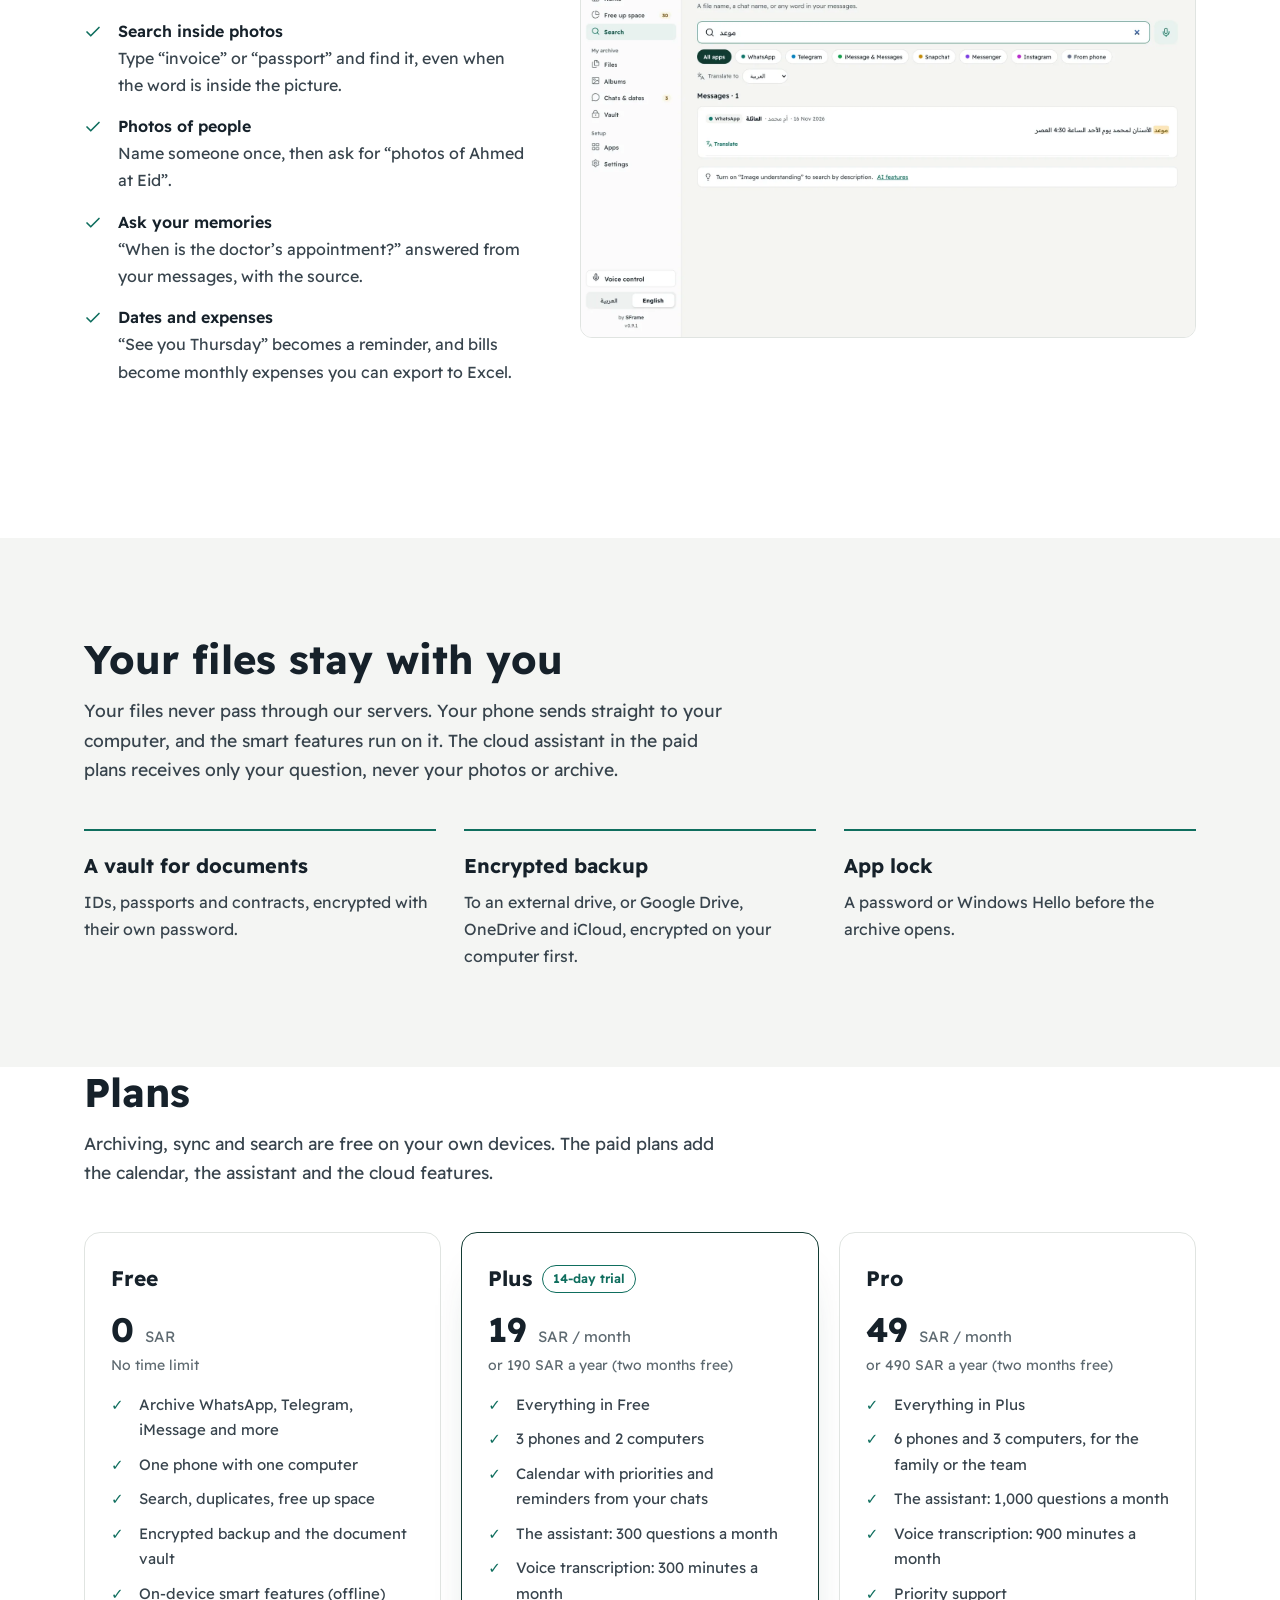
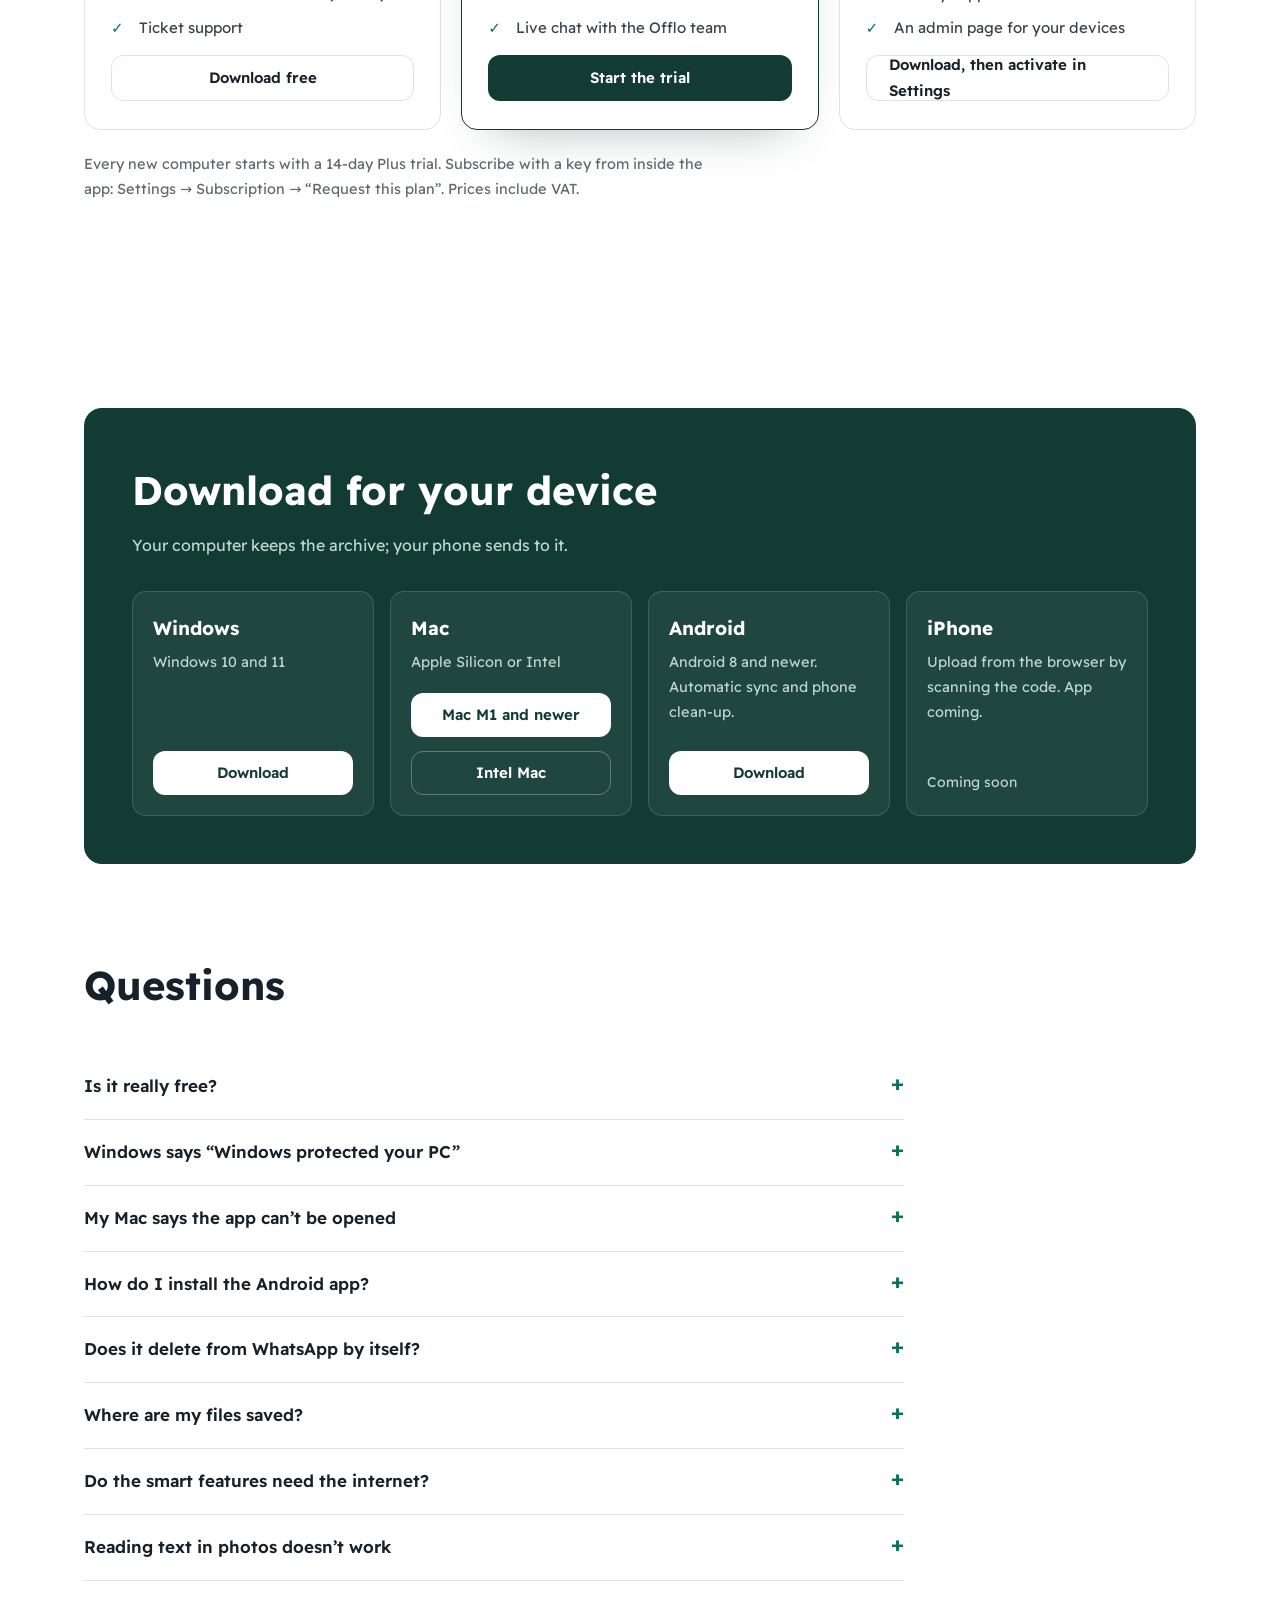
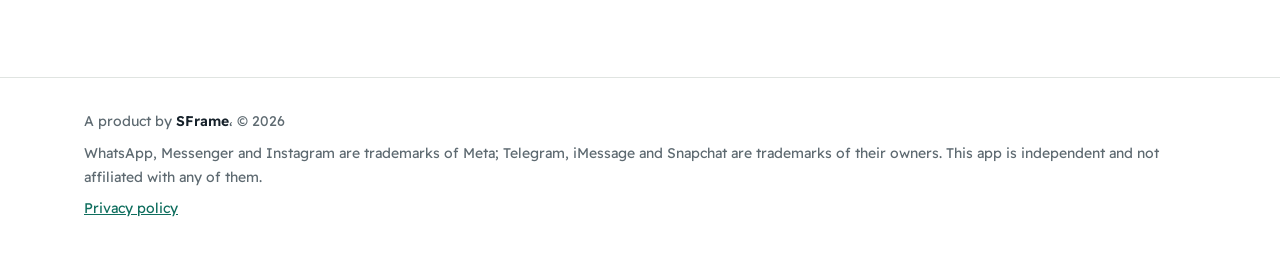
==== commit 08327376: "Release 0.14.0 Co-Authored-By: Claude Sonnet 5.5 <noreply@anthropic.com> Claude-Session: https://cla" ====
--- a/index.html
+++ b/index.html
@@ -263,7 +263,7 @@
 </div></footer>
 
 <script>
-const REL = { version: "0.13.0" };
+const REL = { version: "0.14.0" };
 document.getElementById('verAr').textContent = 'الإصدار ' + REL.version + '.';
 document.getElementById('verEn').textContent = 'Version ' + REL.version + '.';
 const root = document.documentElement;
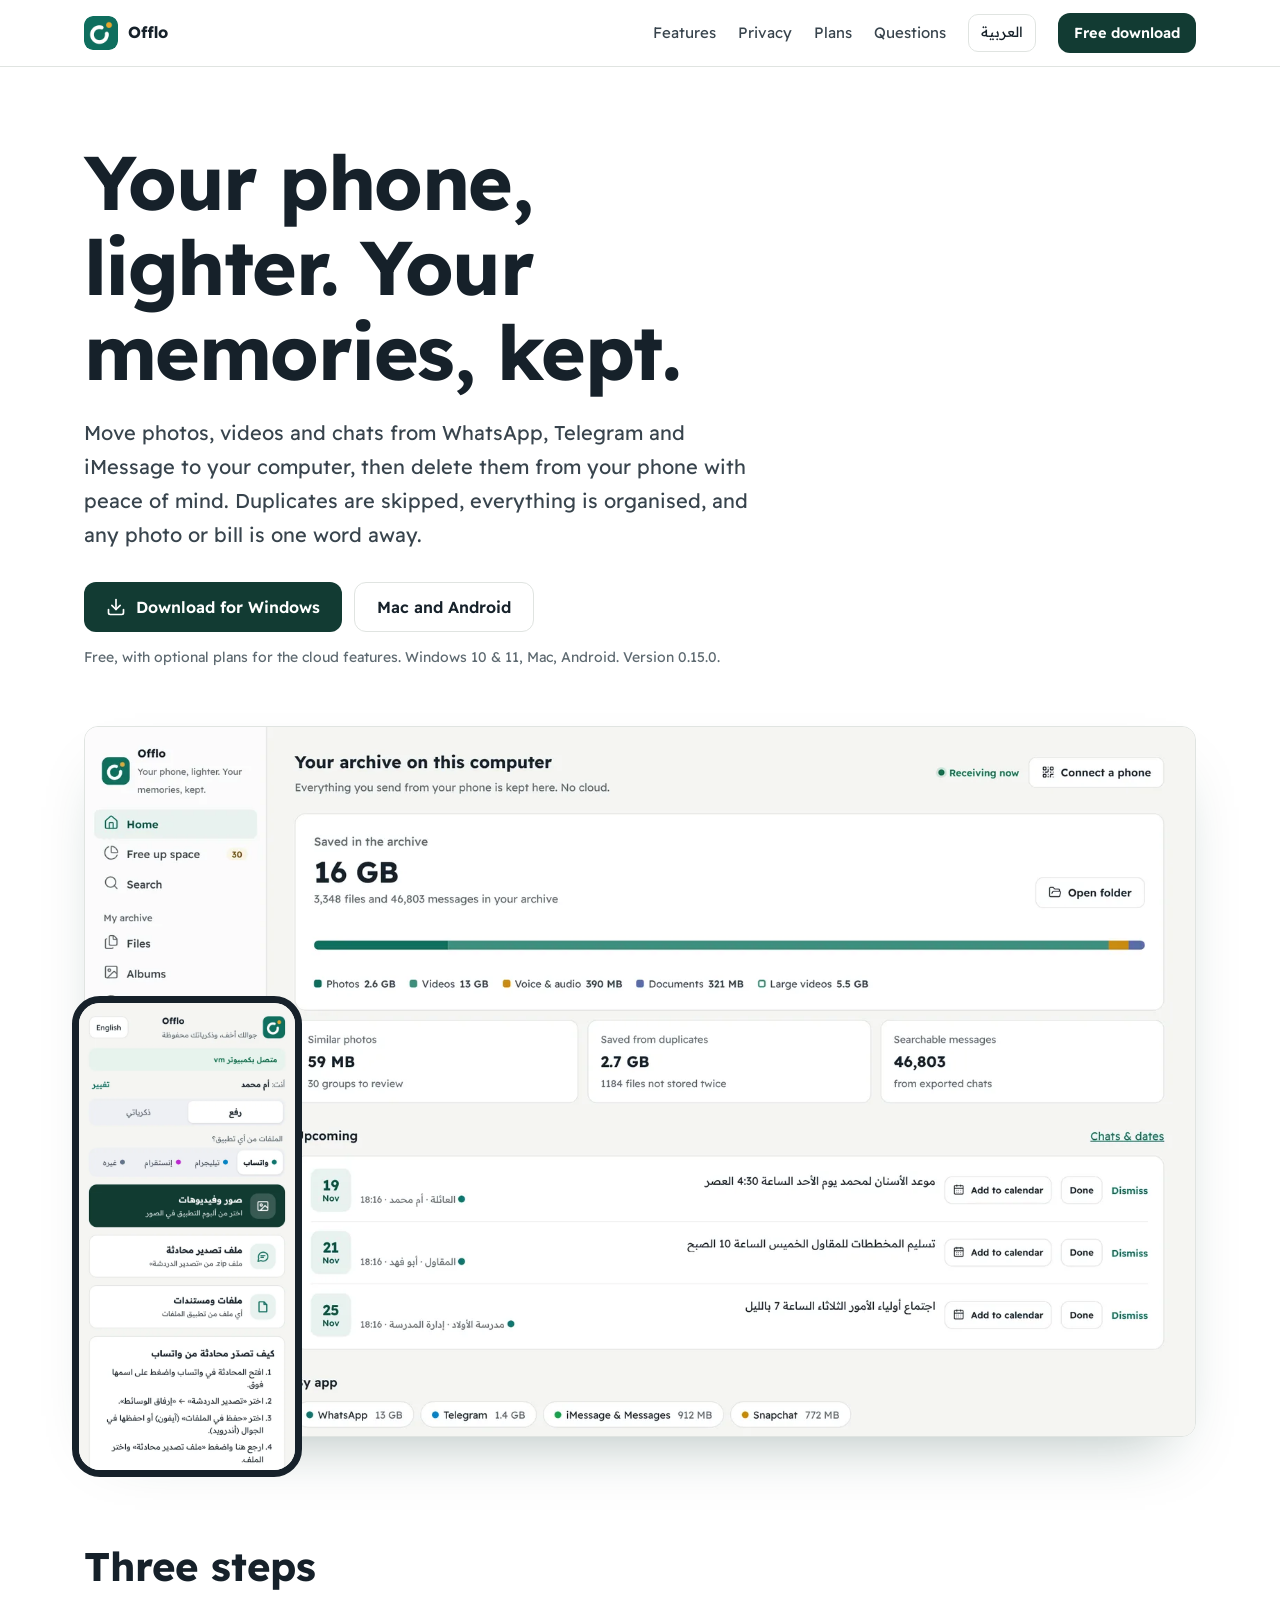
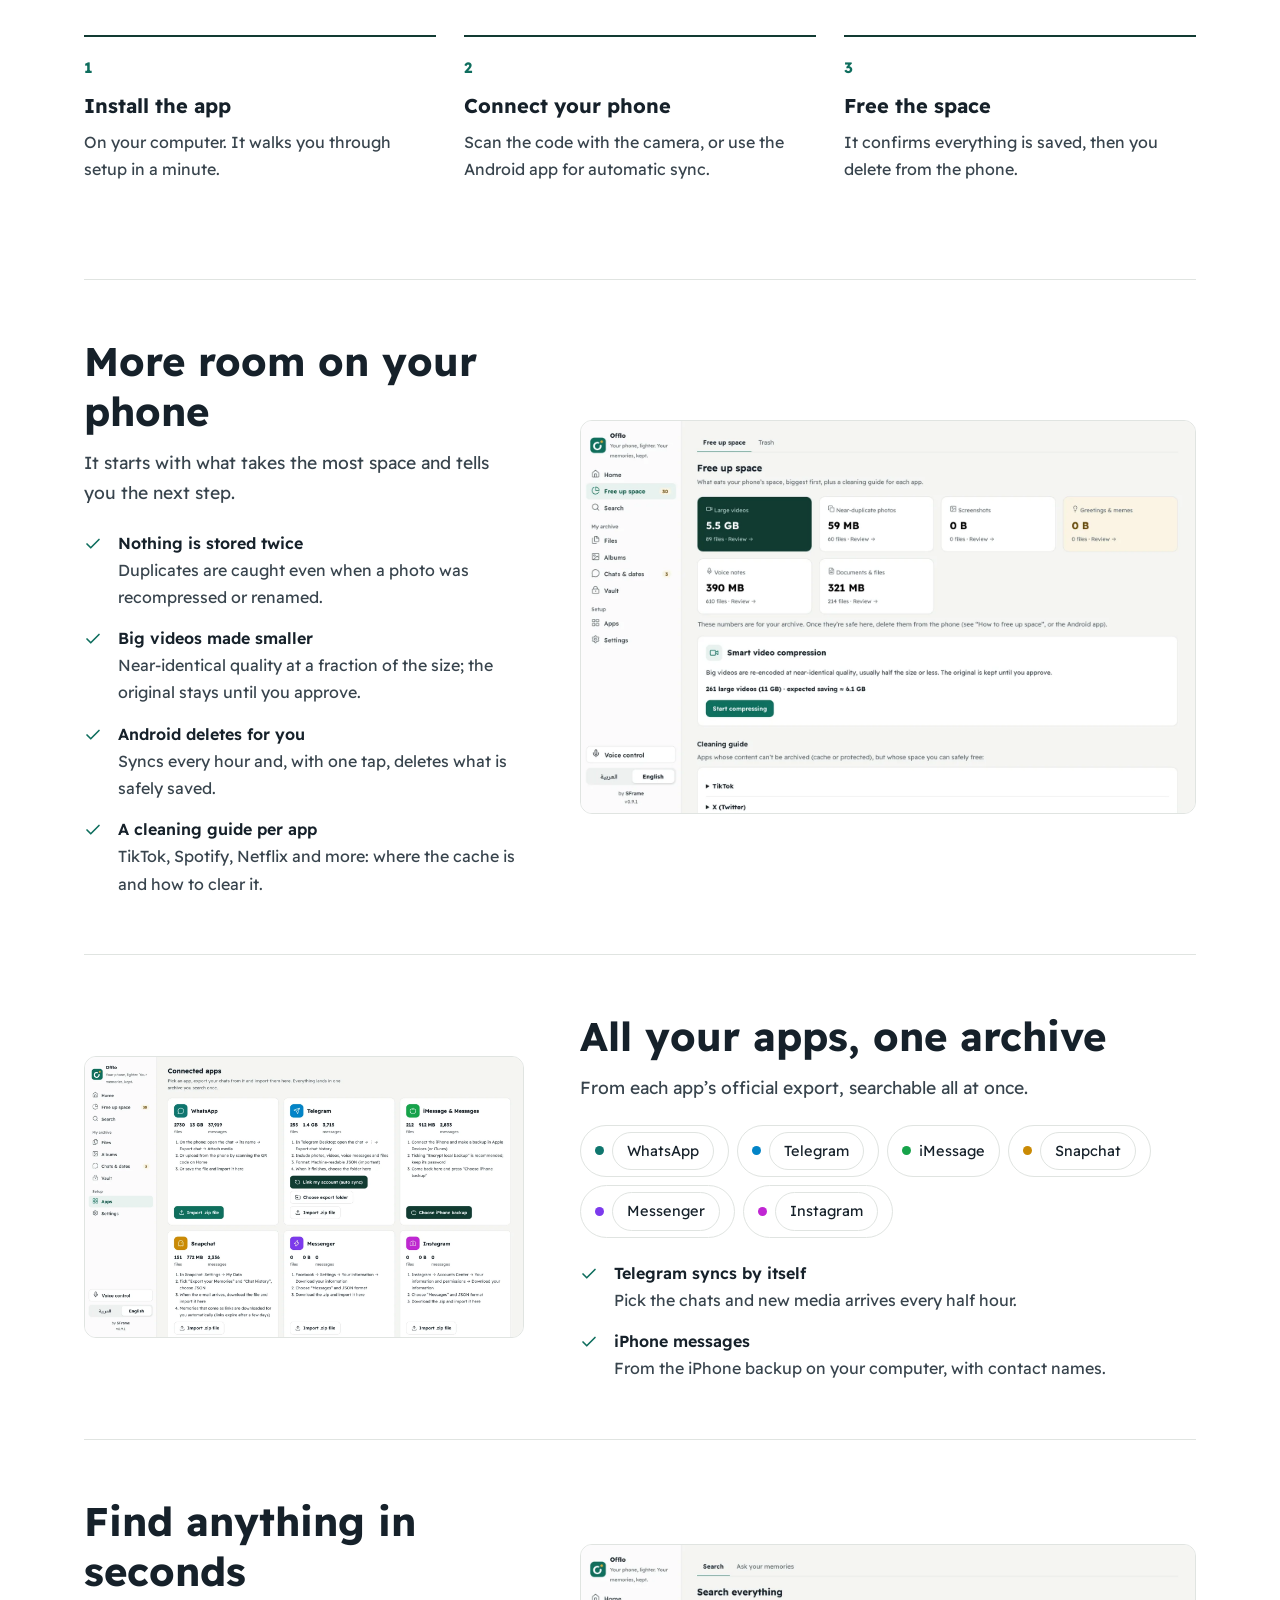
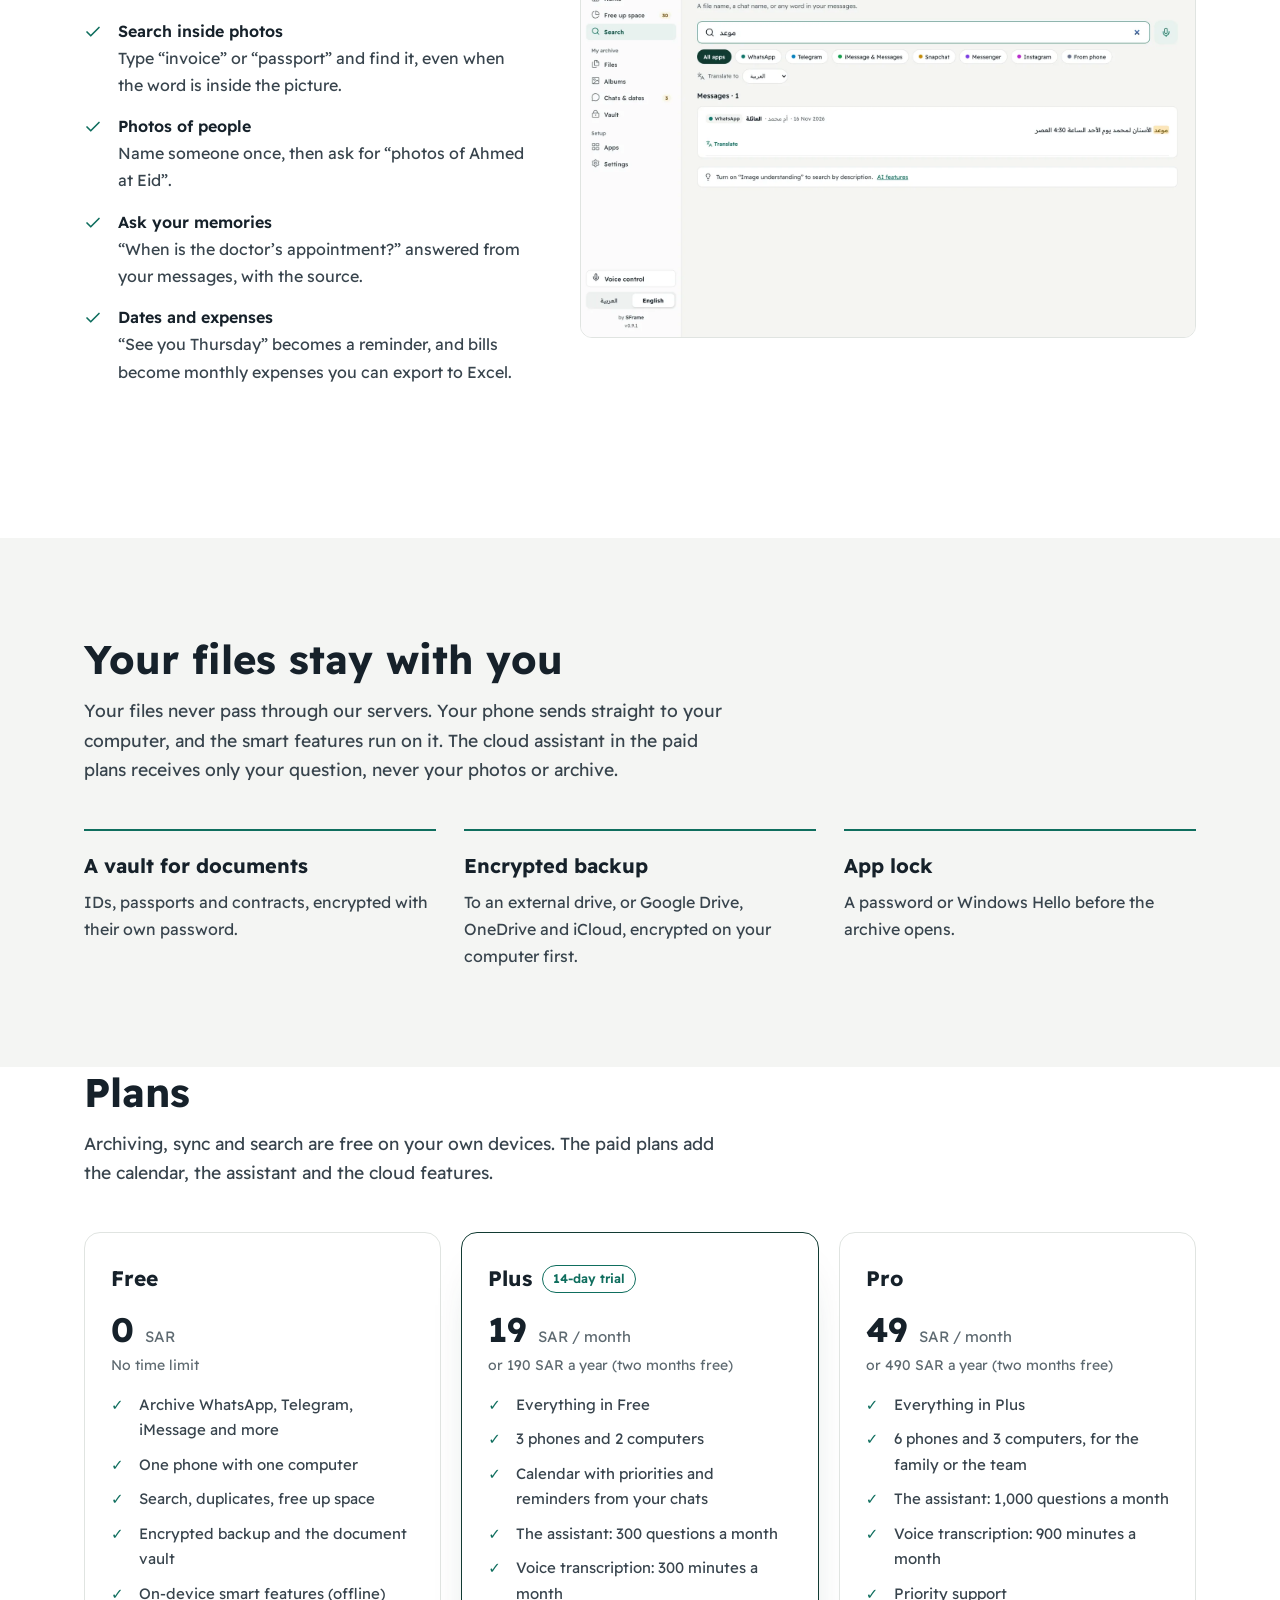
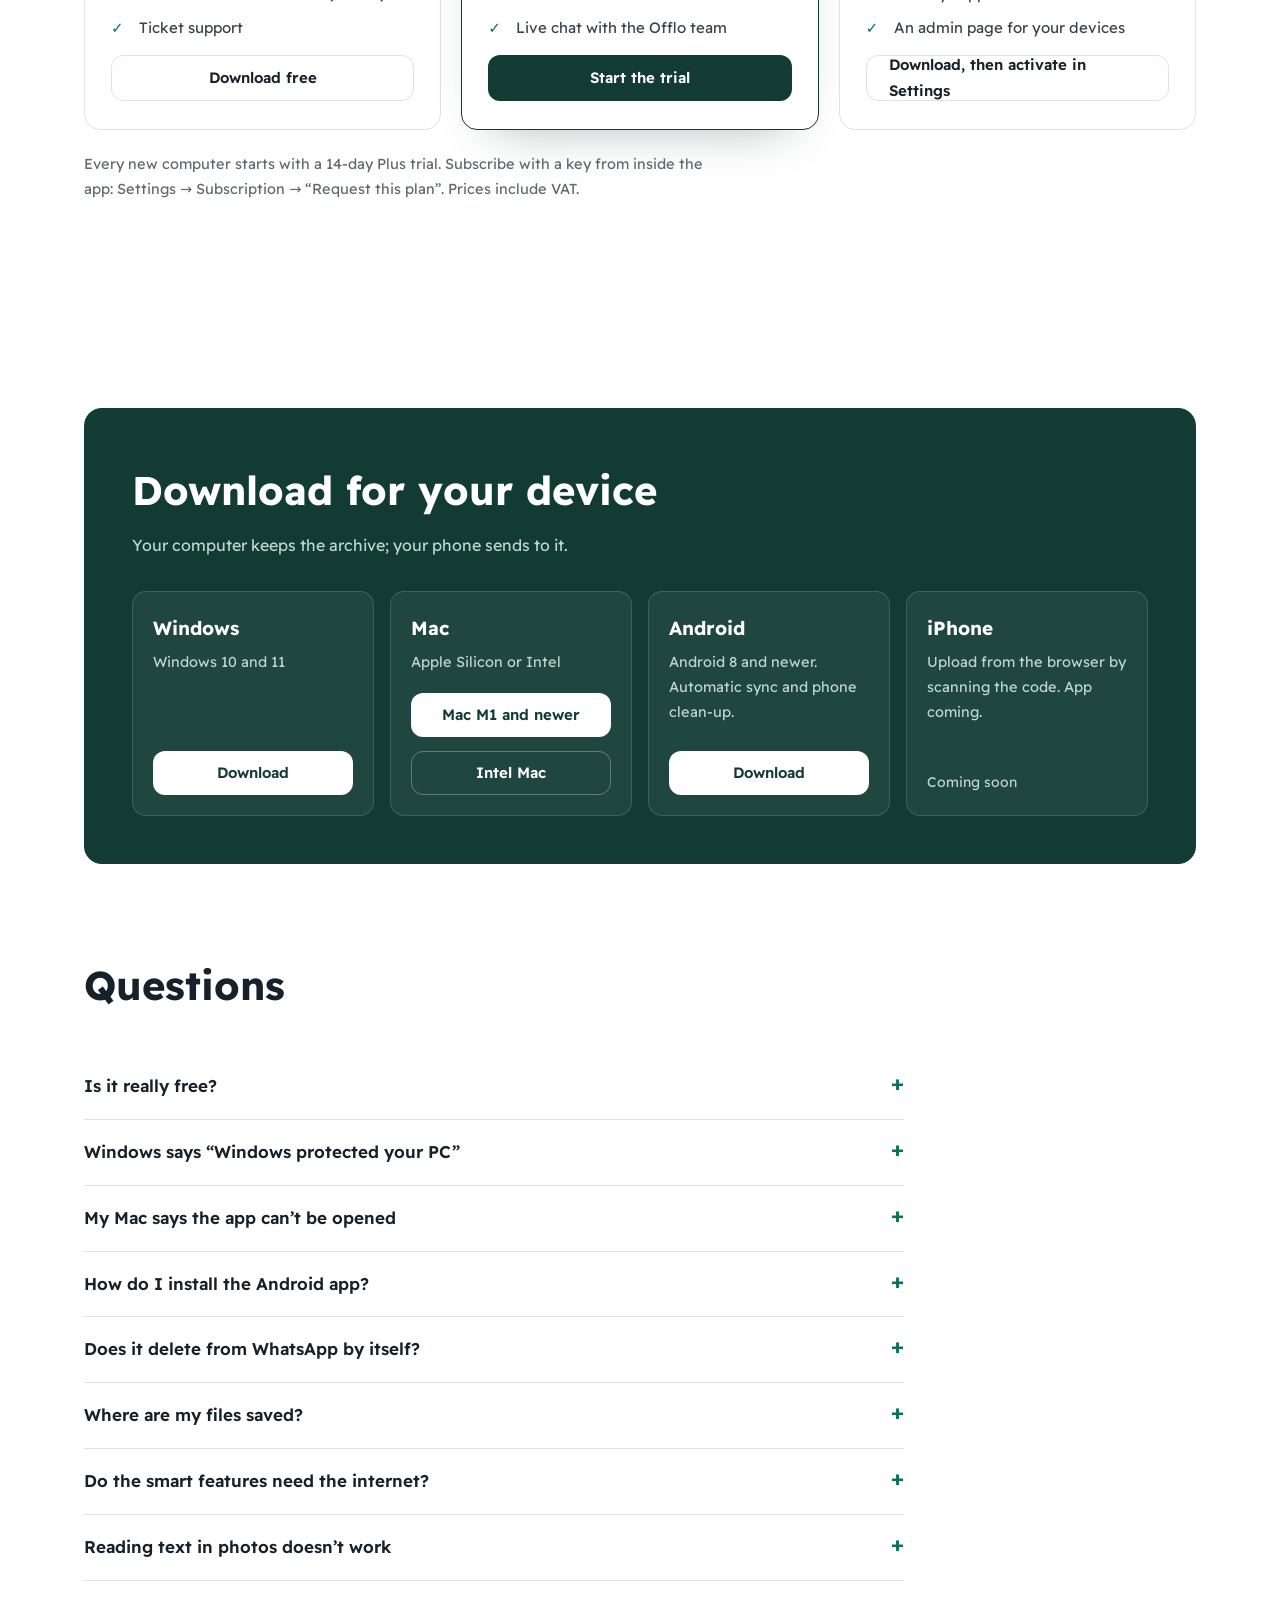
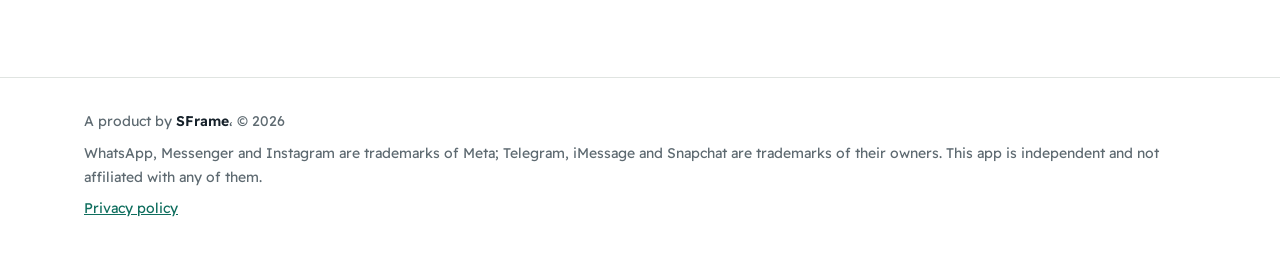
==== commit 45380b90: "Release 0.15.0 Co-Authored-By: Claude Sonnet 5.5 <noreply@anthropic.com> Claude-Session: https://cla" ====
--- a/index.html
+++ b/index.html
@@ -263,7 +263,7 @@
 </div></footer>
 
 <script>
-const REL = { version: "0.14.0" };
+const REL = { version: "0.15.0" };
 document.getElementById('verAr').textContent = 'الإصدار ' + REL.version + '.';
 document.getElementById('verEn').textContent = 'Version ' + REL.version + '.';
 const root = document.documentElement;
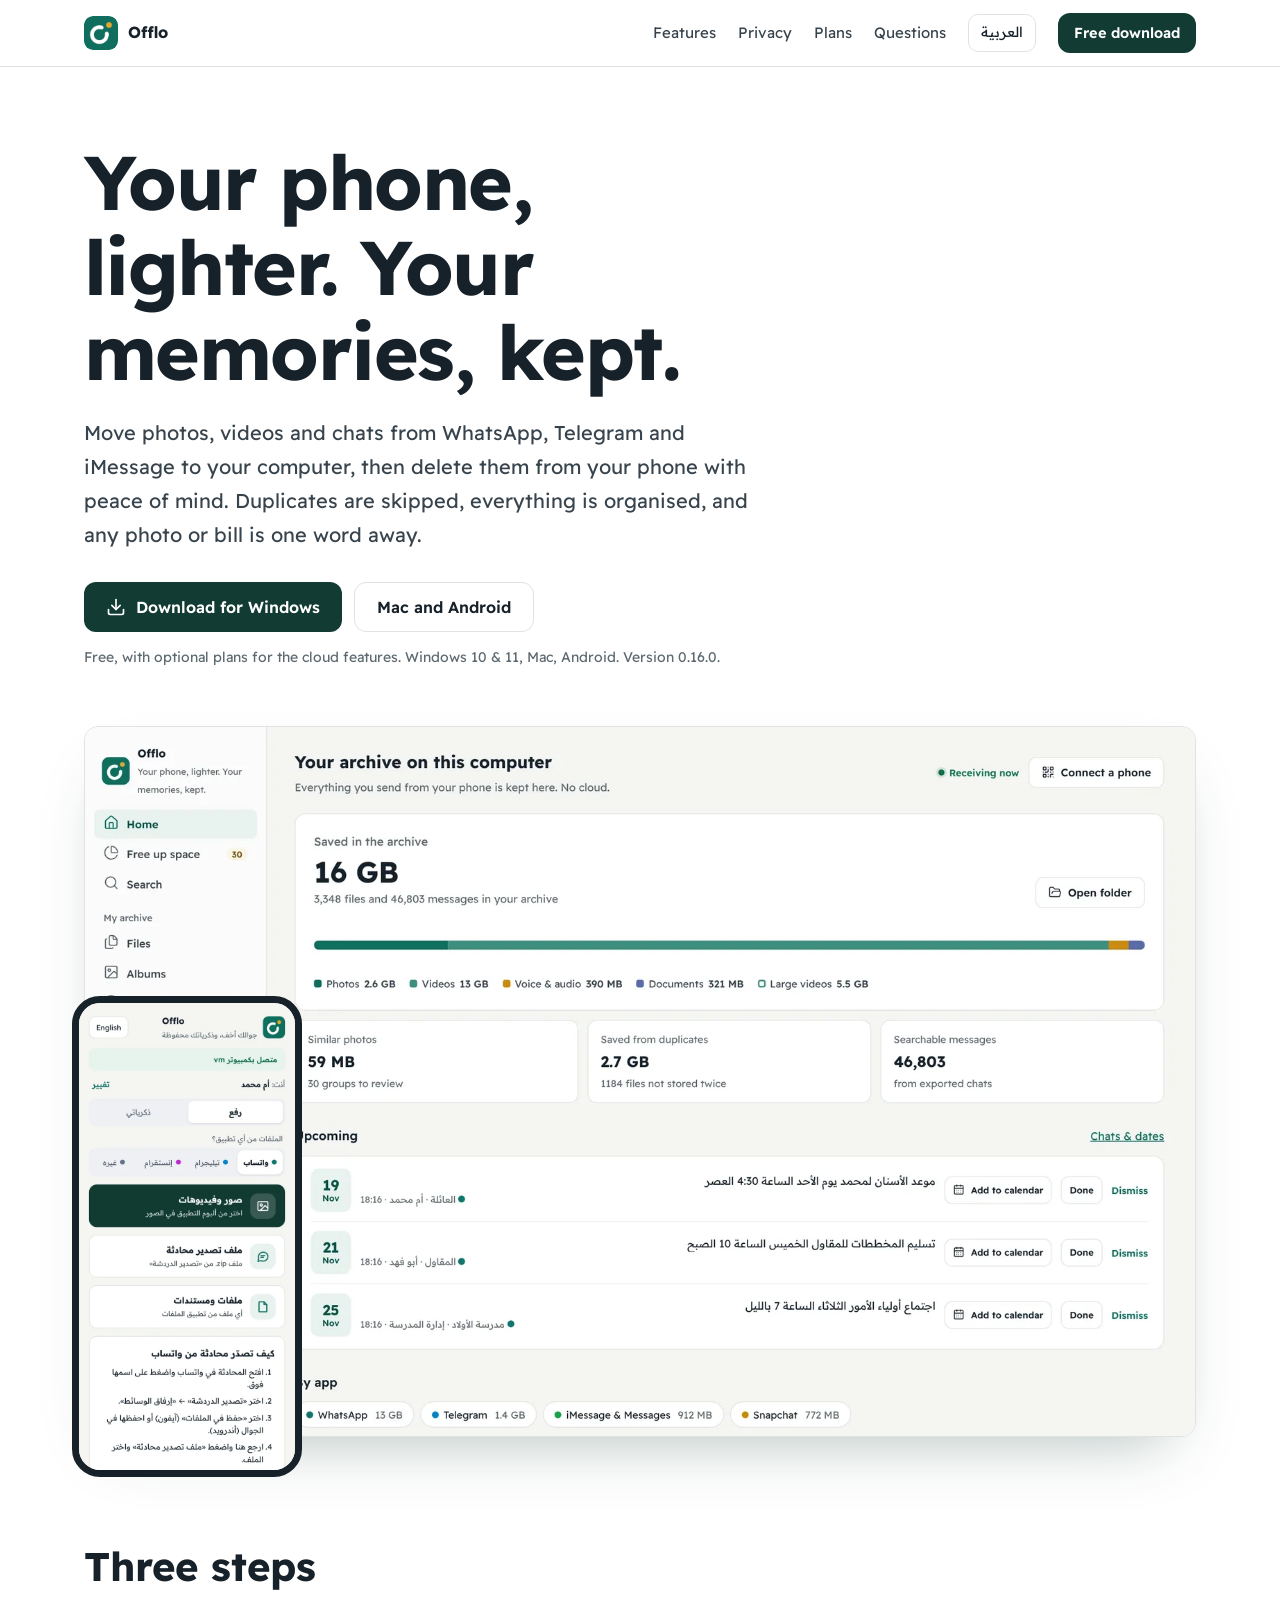
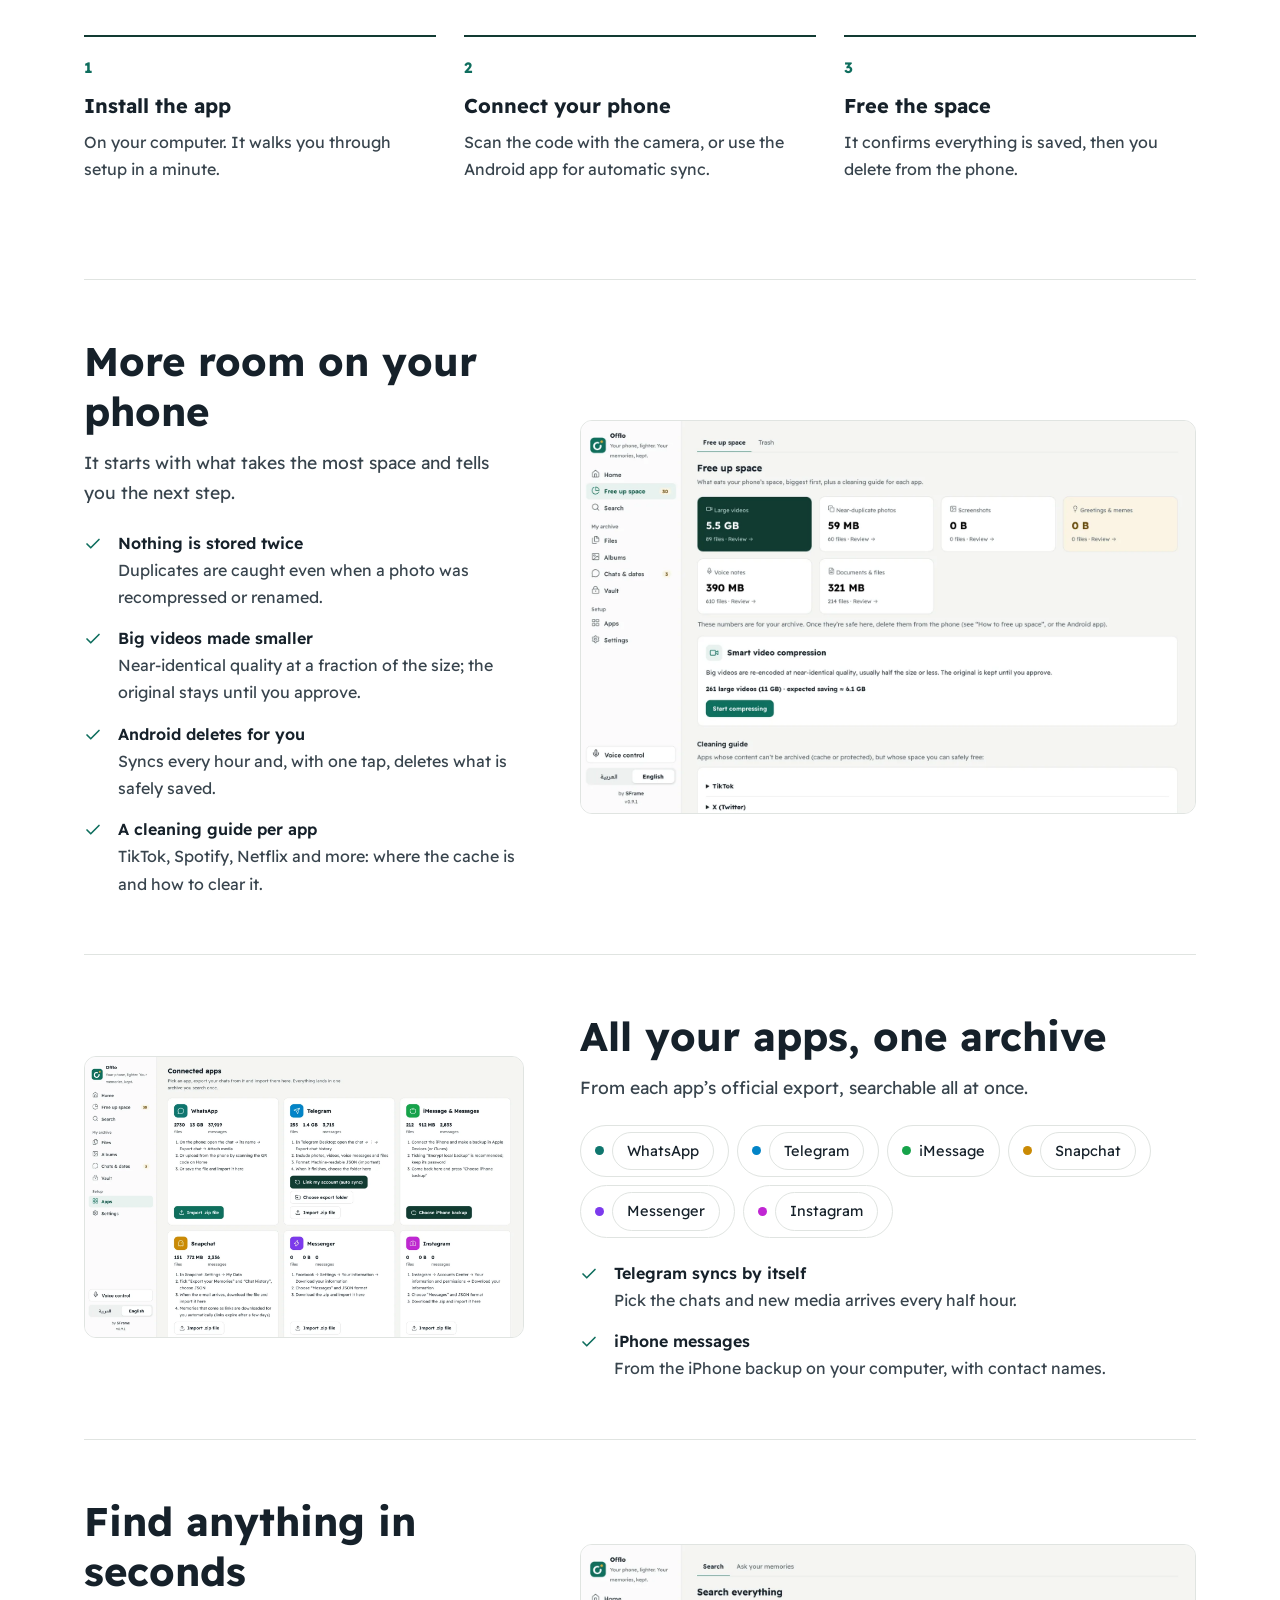
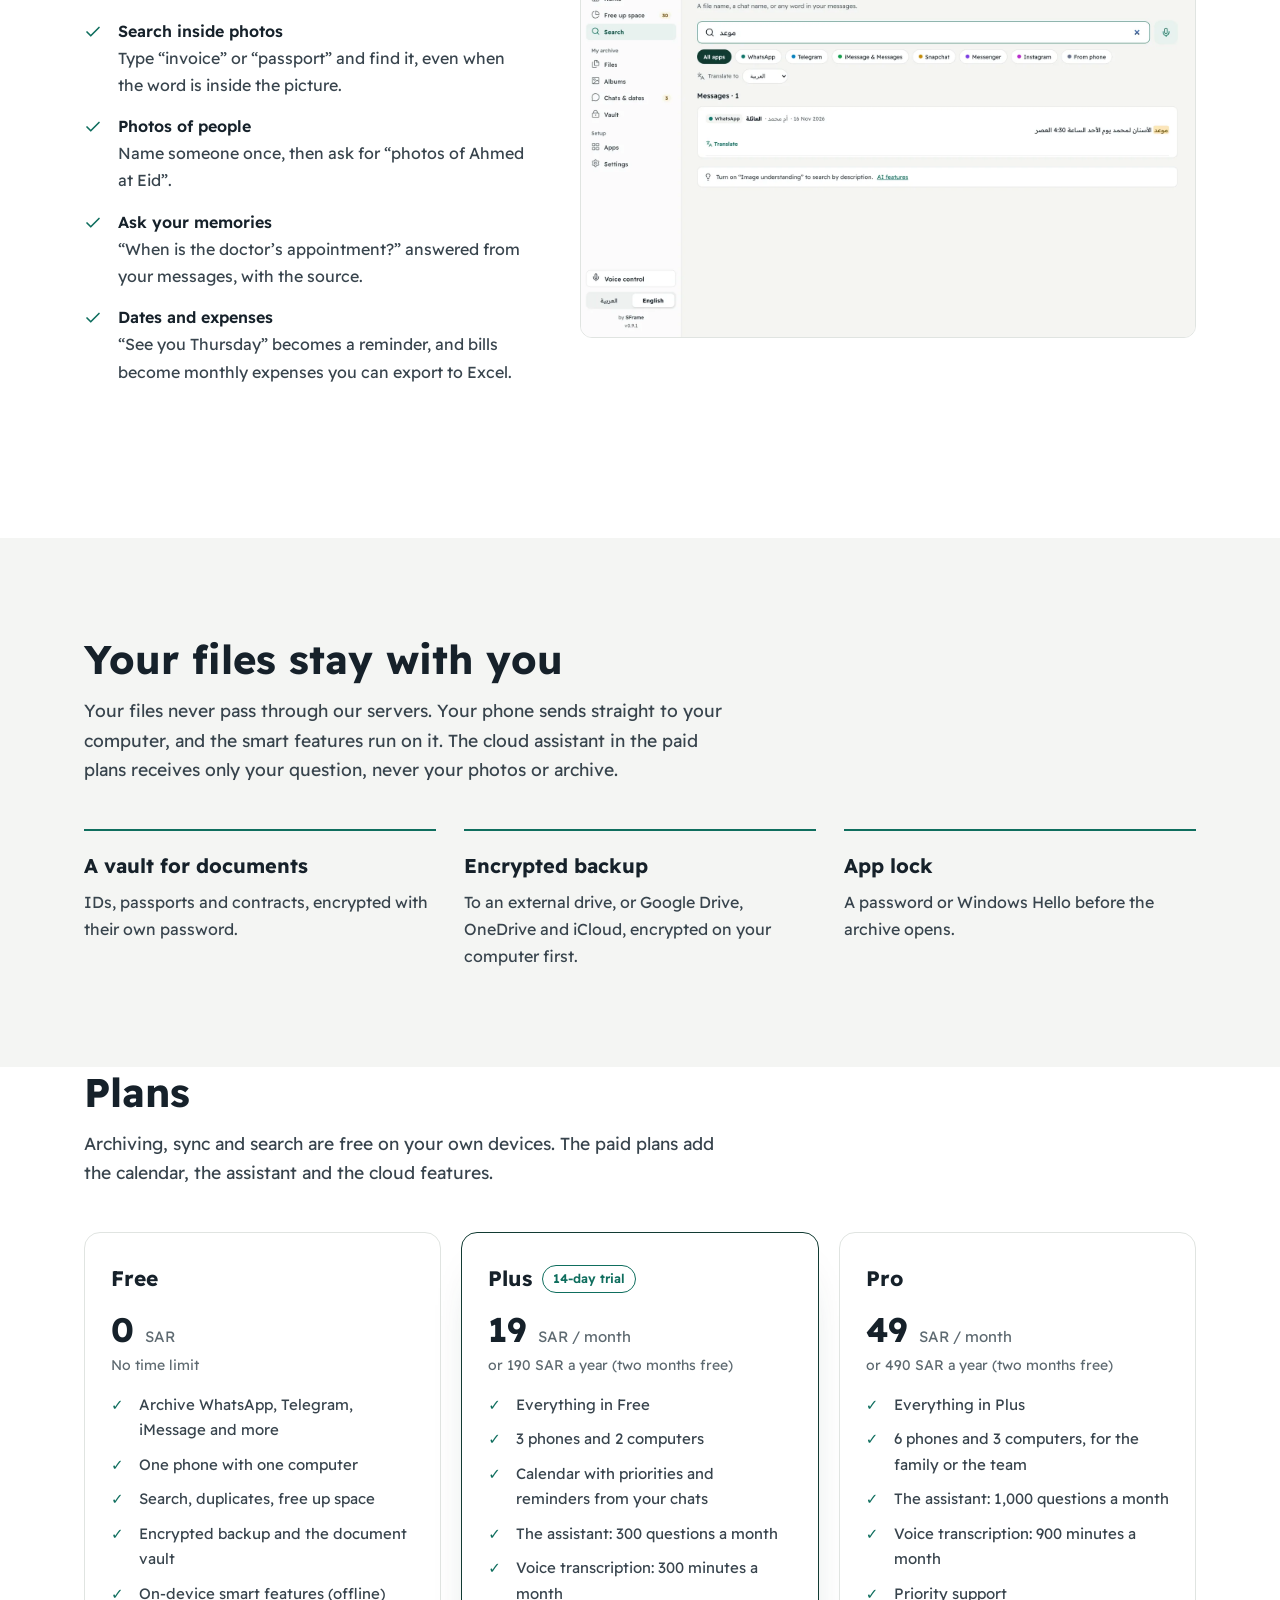
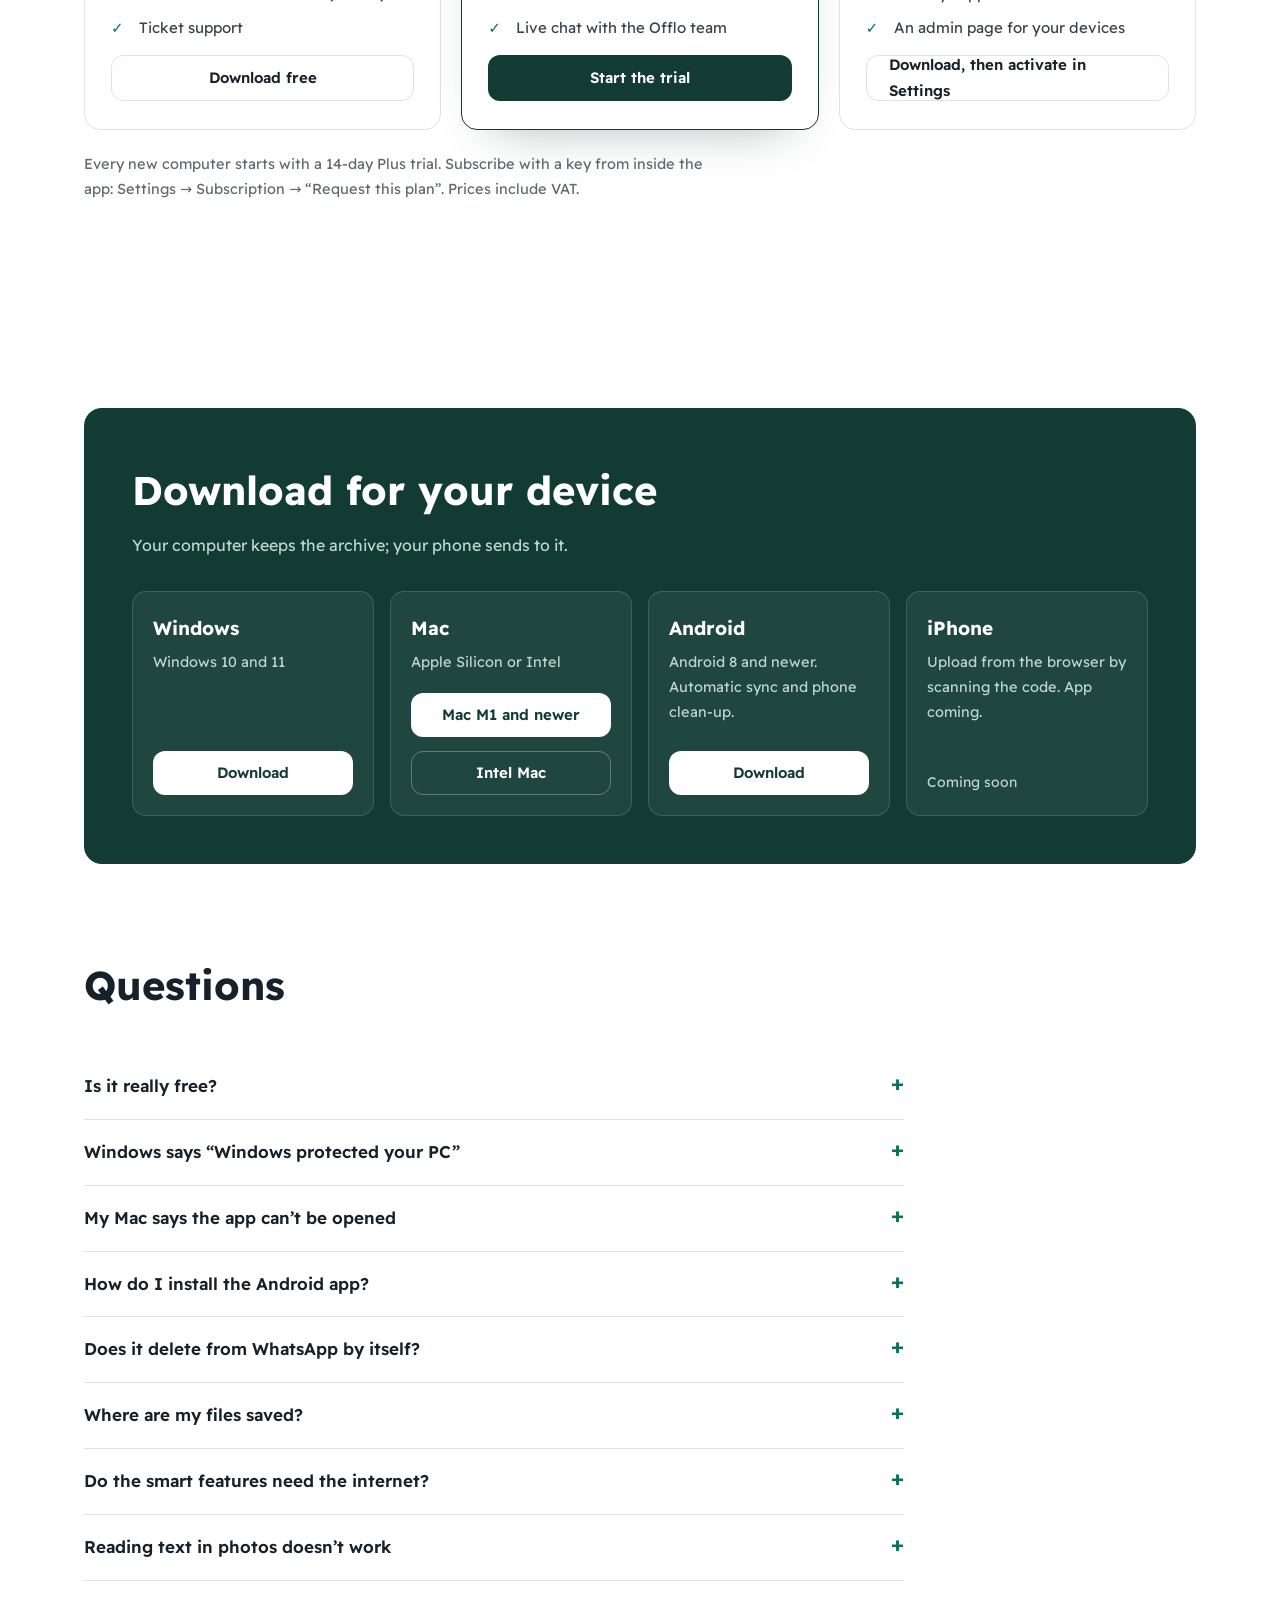
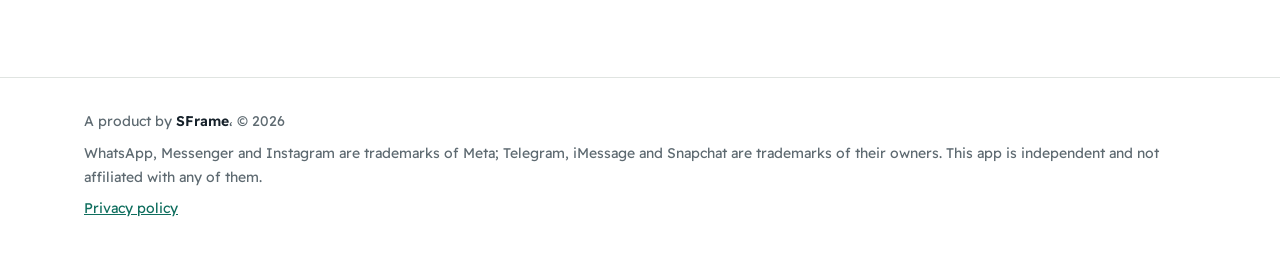
==== commit 5f05ec28: "0.16.0 Co-Authored-By: Claude Sonnet 5.5 <noreply@anthropic.com> Claude-Session: https://claude.ai/c" ====
--- a/index.html
+++ b/index.html
@@ -263,7 +263,7 @@
 </div></footer>
 
 <script>
-const REL = { version: "0.15.0" };
+const REL = { version: "0.16.0" };
 document.getElementById('verAr').textContent = 'الإصدار ' + REL.version + '.';
 document.getElementById('verEn').textContent = 'Version ' + REL.version + '.';
 const root = document.documentElement;
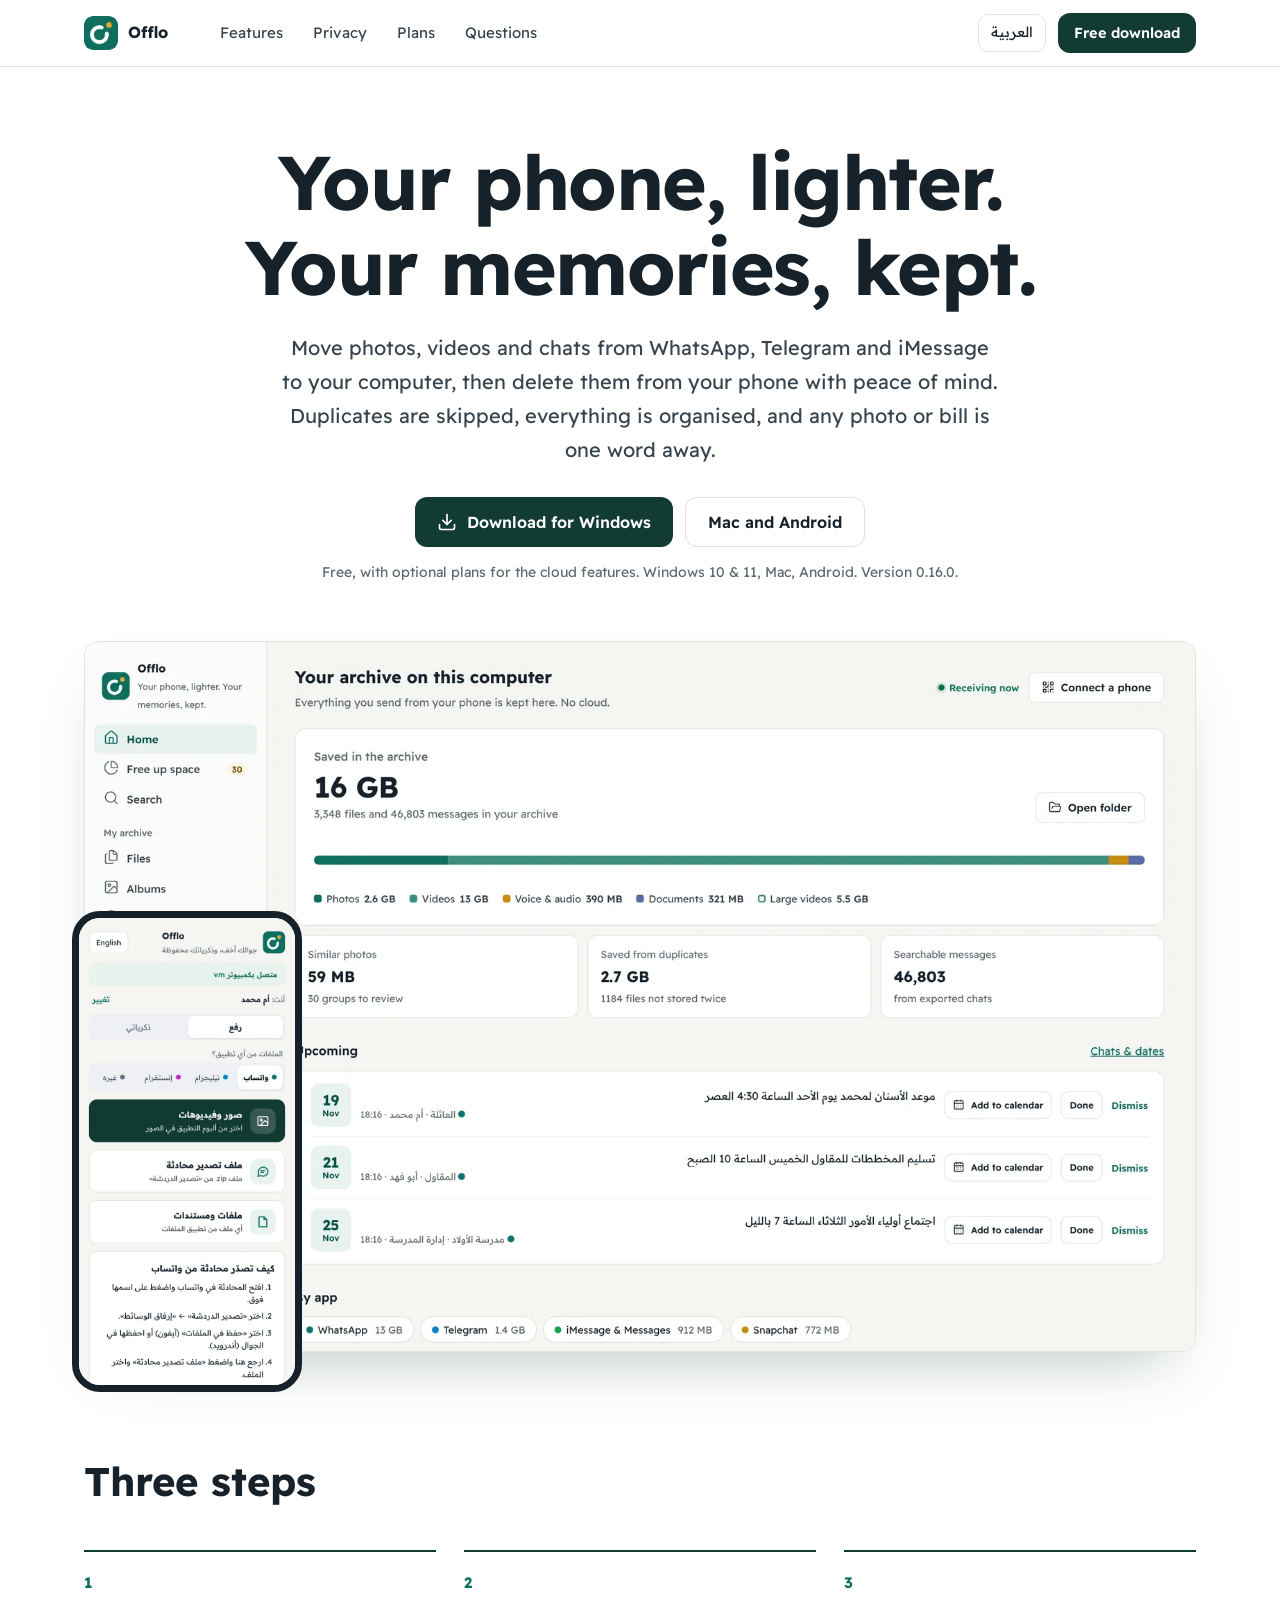
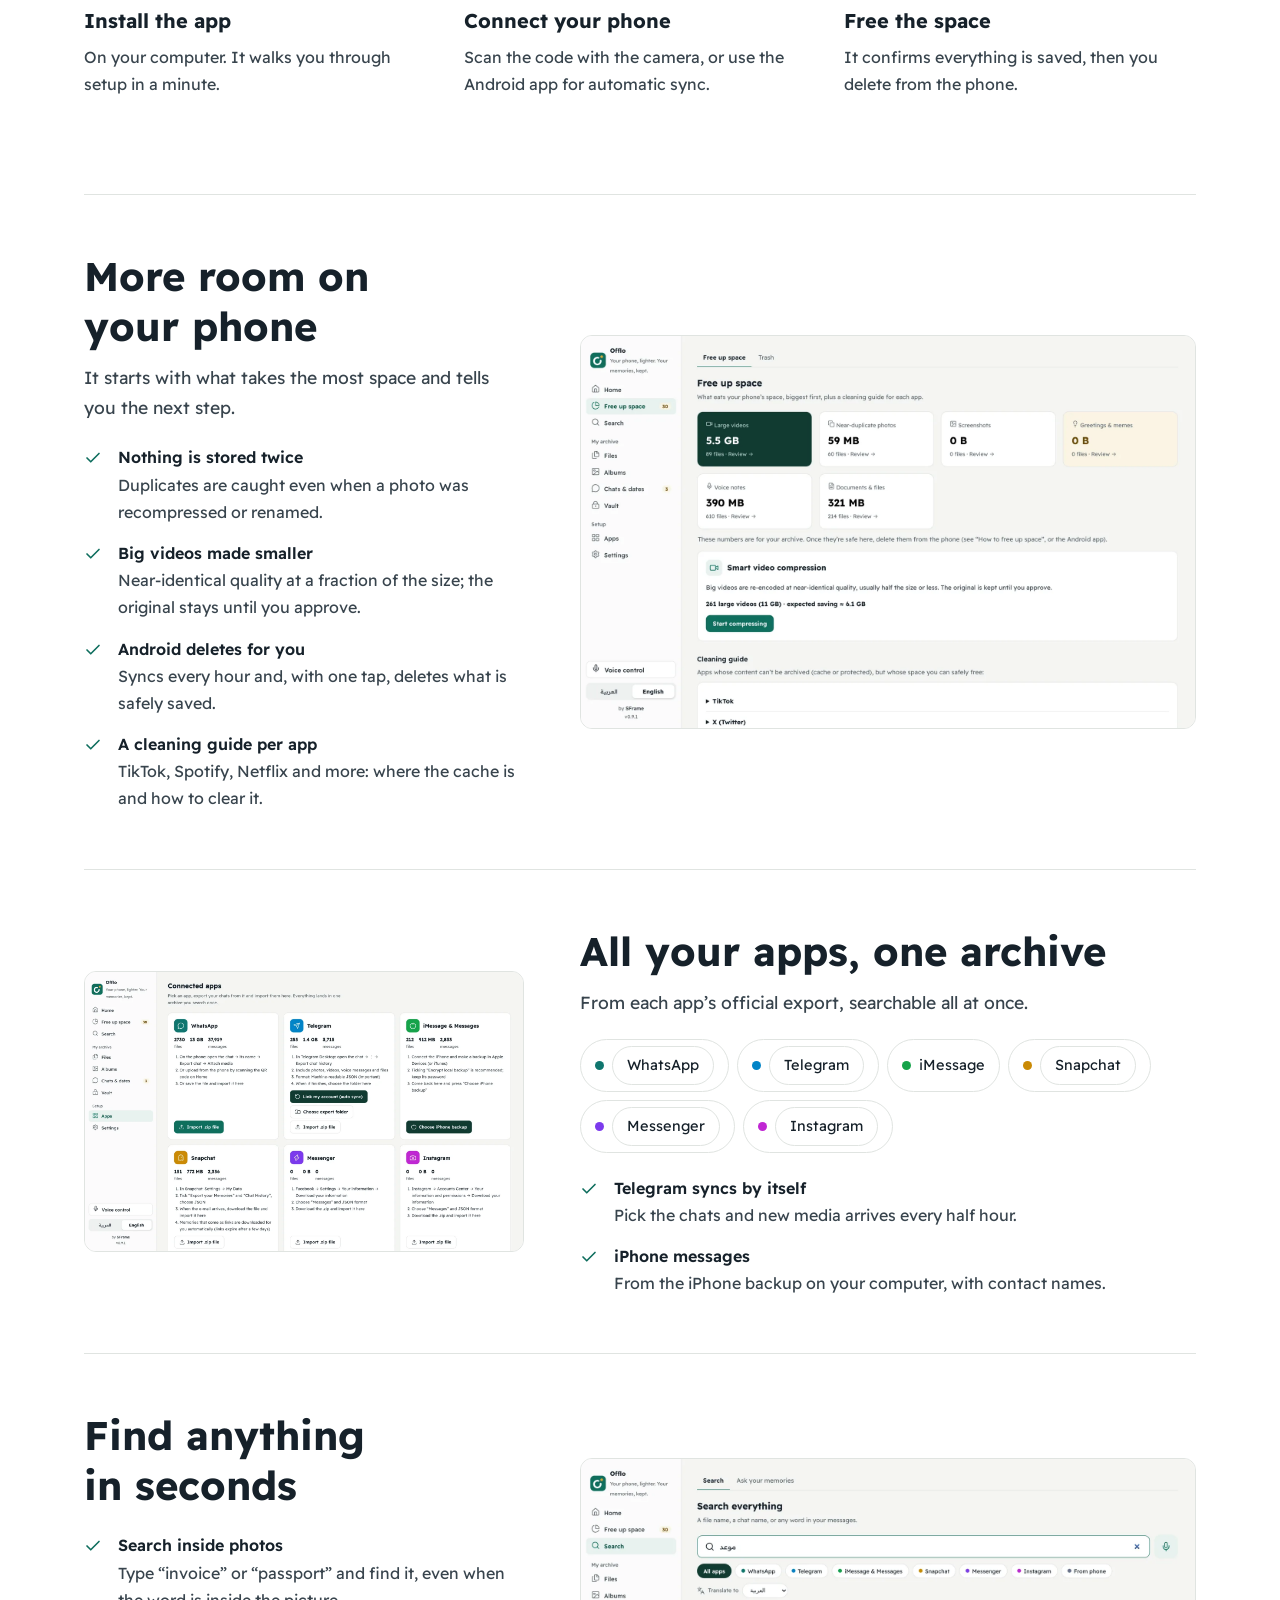
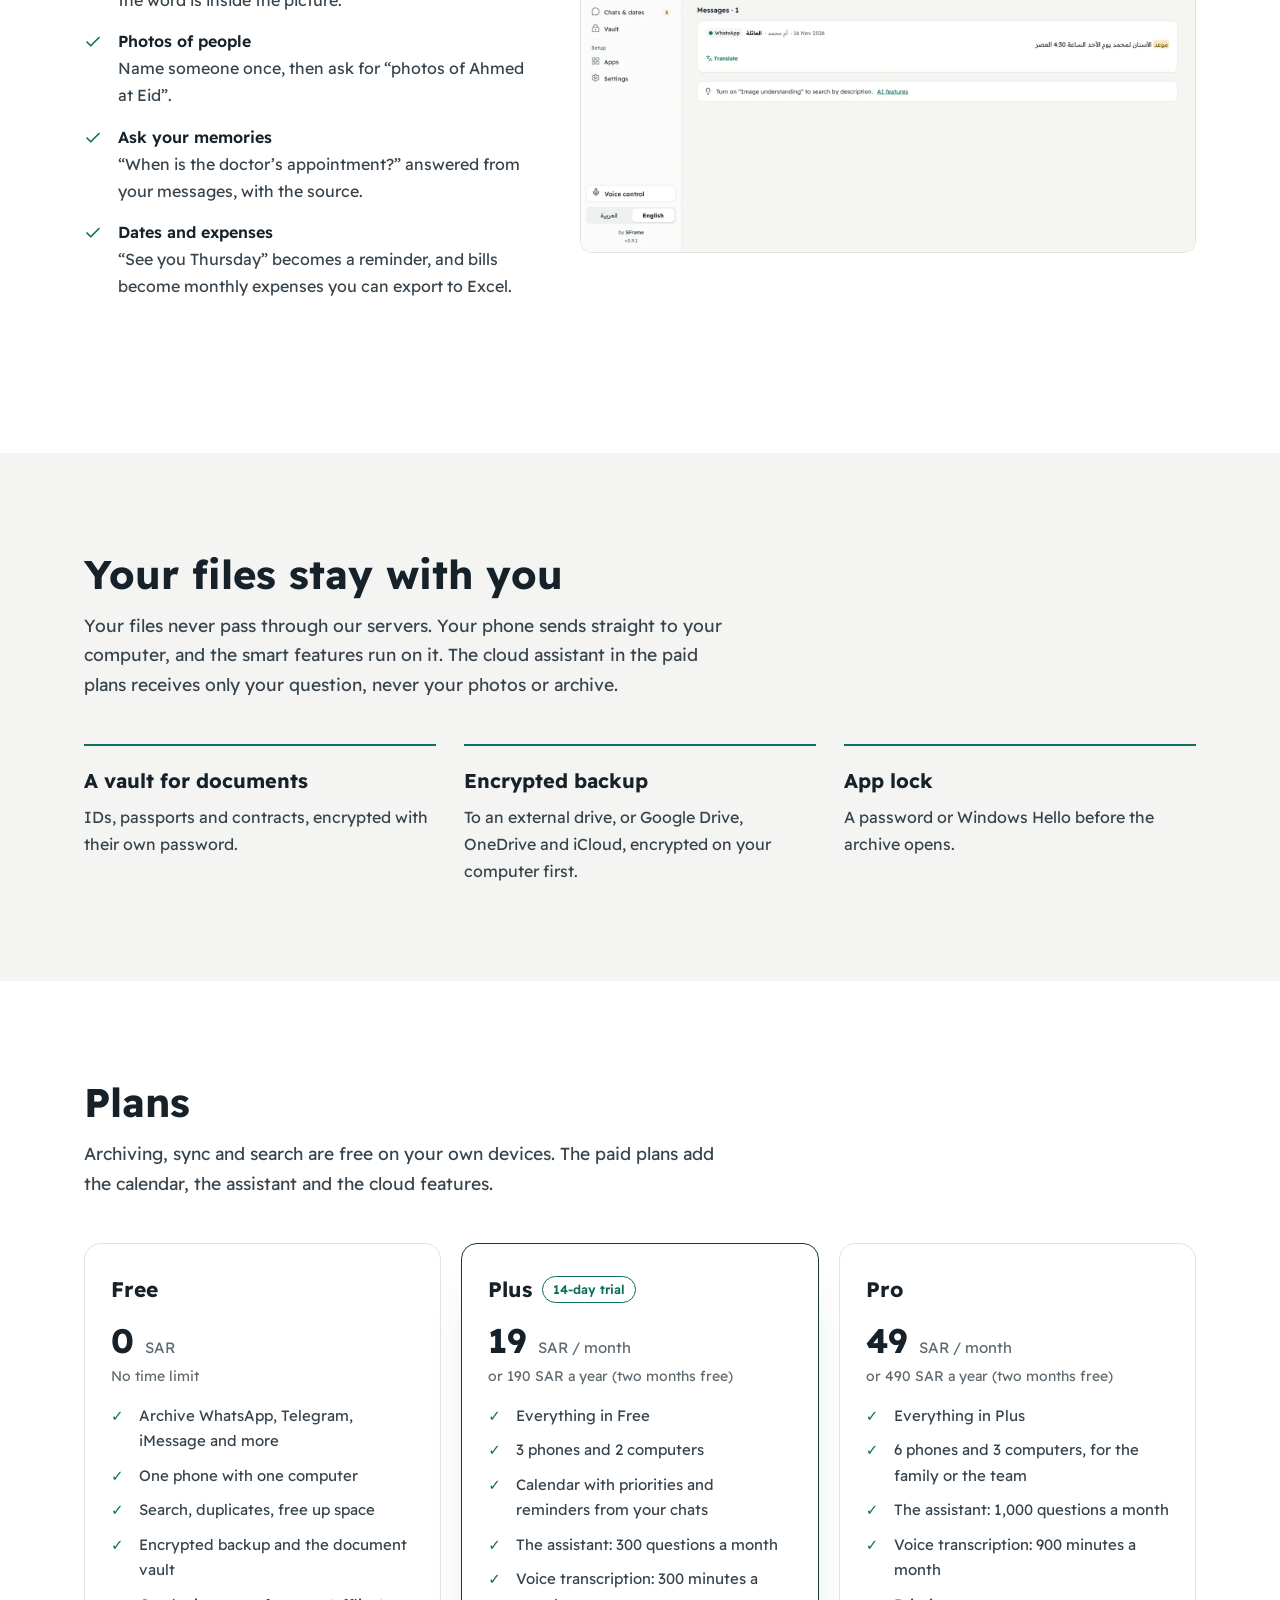
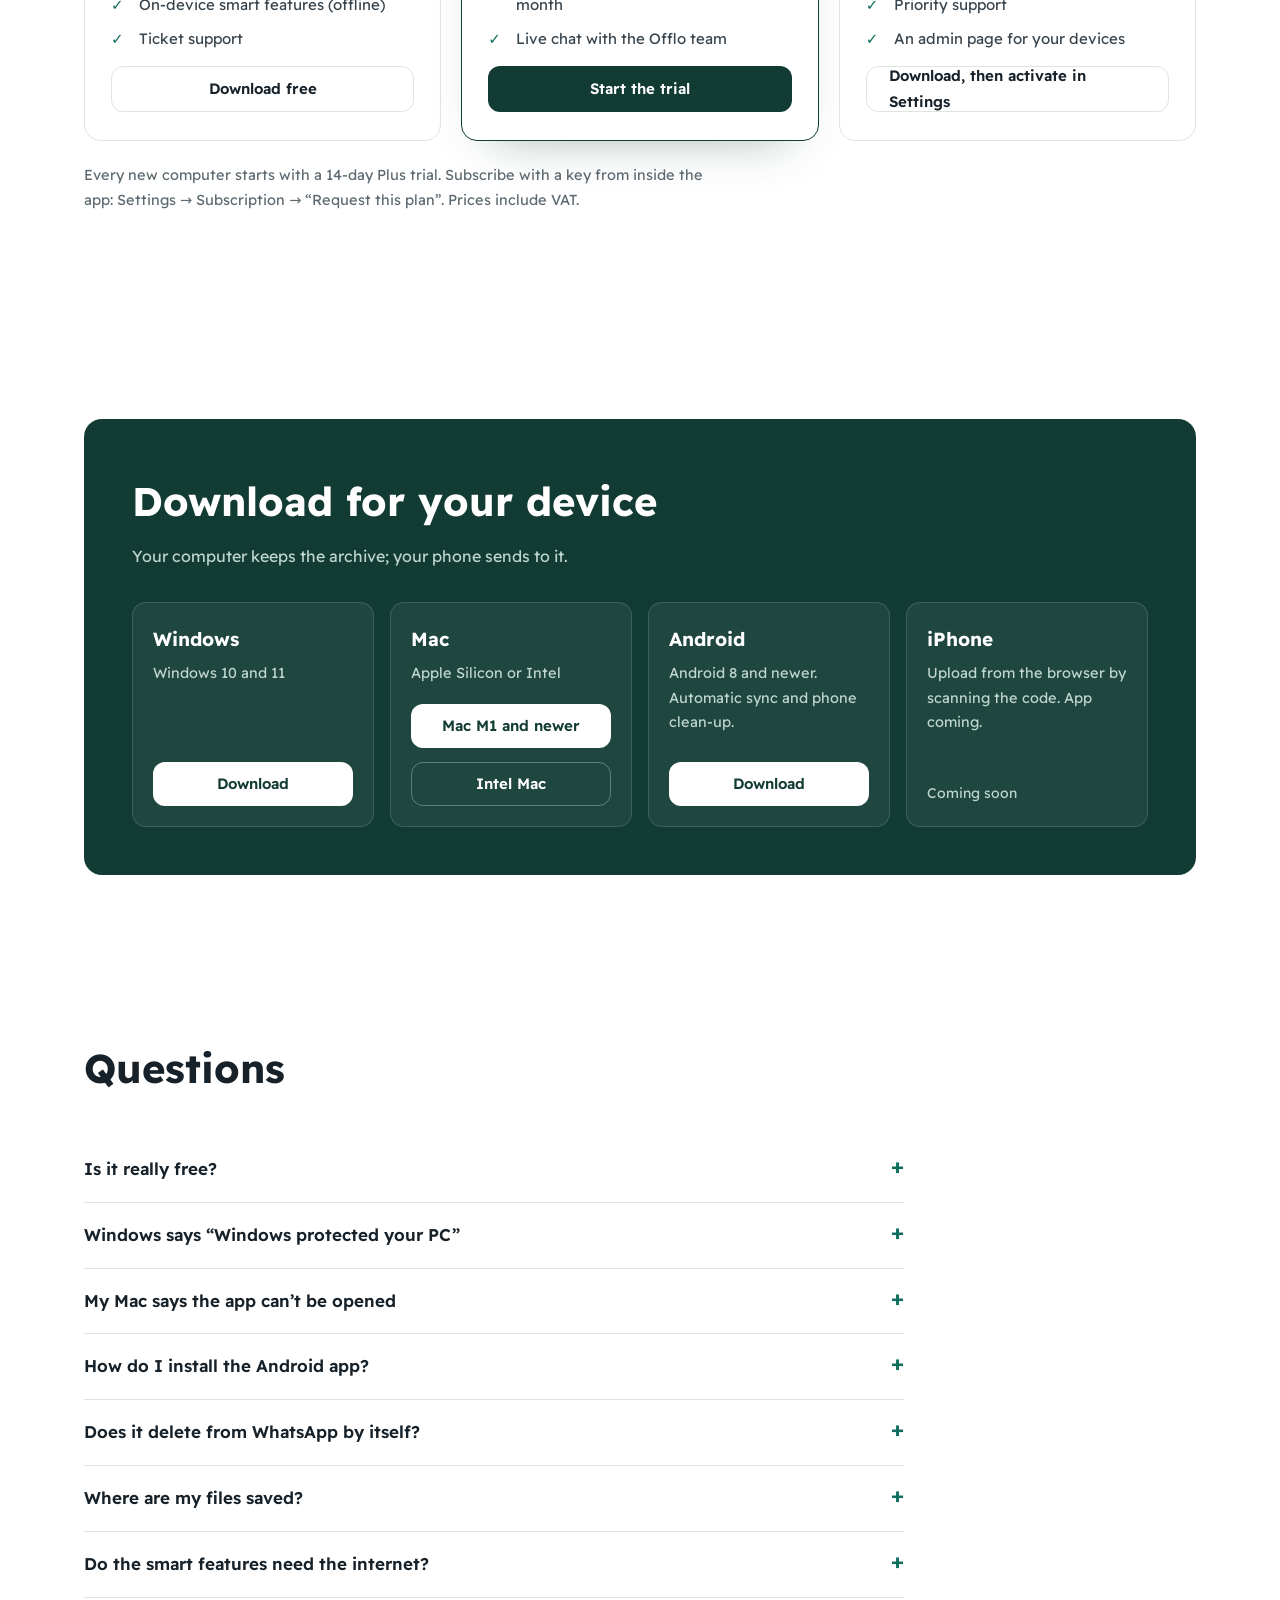
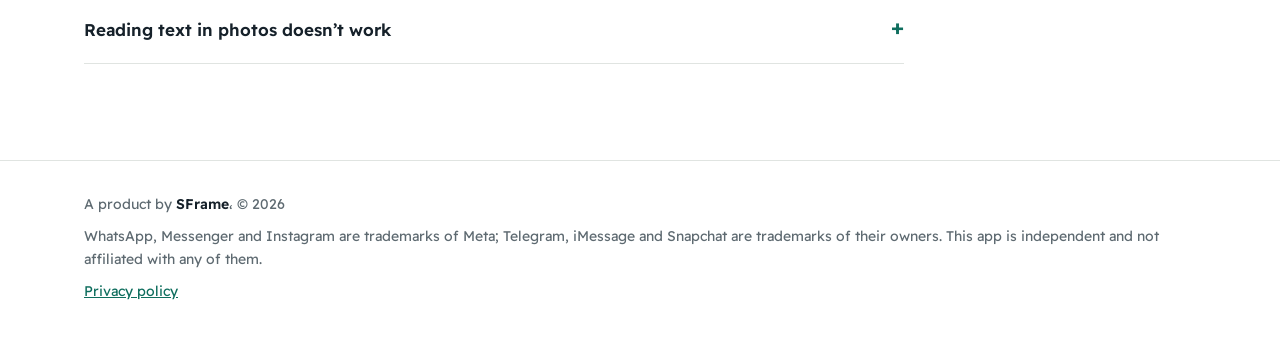
==== commit 7b886ad7: "Site: menu next to the logo (RTL), centered hero, balanced headings, section spacing Co-Authored-By:" ====
--- a/index.html
+++ b/index.html
@@ -25,24 +25,25 @@
 nav{position:sticky;top:0;z-index:10;background:rgba(255,255,255,.92);backdrop-filter:blur(8px);border-bottom:1px solid var(--line)}
 nav .wrap{display:flex;align-items:center;gap:20px;height:66px}
 .brand{display:flex;align-items:center;gap:10px;text-decoration:none;color:var(--ink)}.brand img{width:34px;height:34px;border-radius:9px}.brand b{font-size:16px}
-.links{display:flex;align-items:center;gap:22px;margin-inline-start:auto}
-.links a{color:var(--ink2);text-decoration:none;font-size:15px}.links a:hover{color:var(--ink)}.links a.btn,.links a.btn:hover{color:#fff}
+.menu{display:flex;align-items:center;gap:6px;margin-inline-start:20px}
+.menu a{color:var(--ink2);text-decoration:none;font-size:15px;padding:8px 12px;border-radius:9px}.menu a:hover{color:var(--ink);background:var(--bg)}
+.nav-actions{display:flex;align-items:center;gap:12px;margin-inline-start:auto}.nav-actions a.btn,.nav-actions a.btn:hover{color:#fff}
 .langb{height:38px;padding:0 12px;border:1px solid var(--line);border-radius:10px;background:#fff;font:inherit;font-size:14px;cursor:pointer;color:var(--ink)}
 .btn{display:inline-flex;align-items:center;justify-content:center;gap:10px;height:50px;padding:0 22px;border-radius:12px;background:var(--deep);color:#fff;text-decoration:none;font-weight:600;font-size:16px;border:0;cursor:pointer}
 .btn:hover{background:#0B2A24}.btn.small{height:40px;padding:0 16px;font-size:14.5px}
 .btn.ghost{background:#fff;color:var(--ink);border:1px solid var(--line)}.btn.ghost:hover{background:var(--bg)}
-.hero{padding:72px 0 0}
-.hero h1{font-size:clamp(40px,6.4vw,76px);line-height:1.12;margin:0;font-weight:700;letter-spacing:-.01em;max-width:13ch}
-html[lang=en] .hero h1{max-width:14ch;letter-spacing:-.02em}
-.hero .lead{font-size:clamp(17px,1.6vw,20px);color:var(--ink2);max-width:58ch;margin:22px 0 30px}
-.cta{display:flex;gap:12px;flex-wrap:wrap;align-items:center}
+.hero{padding:72px 0 0;text-align:center}
+.hero h1{text-wrap:balance;font-size:clamp(40px,6.4vw,76px);line-height:1.12;margin:0;font-weight:700;letter-spacing:-.01em;max-width:15ch;margin-inline:auto}
+html[lang=en] .hero h1{max-width:16ch;letter-spacing:-.02em}
+.hero .lead{font-size:clamp(17px,1.6vw,20px);color:var(--ink2);max-width:60ch;margin:22px auto 30px}
+.cta{display:flex;gap:12px;flex-wrap:wrap;align-items:center;justify-content:center}
 .req{color:var(--muted);font-size:14px;margin-top:14px}
 .stage{position:relative;margin-top:56px;padding-bottom:40px}
 .stage .desk{width:100%;height:auto;border-radius:14px;border:1px solid var(--line);display:block;box-shadow:0 30px 60px -30px rgba(18,59,51,.35)}
 .stage .phone{position:absolute;bottom:0;inset-inline-start:-12px;width:min(230px,26%);border-radius:28px;border:7px solid var(--ink);background:var(--ink)}
 section{padding:96px 0}
 .sec-h{max-width:640px;margin-bottom:44px}
-.sec-h h2,.row h2{font-size:clamp(28px,3.4vw,40px);line-height:1.25;margin:0 0 12px}
+.sec-h h2,.row h2{text-wrap:balance;font-size:clamp(28px,3.4vw,40px);line-height:1.25;margin:0 0 12px}
 .sec-h p,.row p.lead2{color:var(--ink2);font-size:17.5px;margin:0}
 .steps{display:grid;grid-template-columns:repeat(3,1fr);gap:28px;counter-reset:s}
 .step{border-top:2px solid var(--deep);padding-top:18px}
@@ -86,21 +87,23 @@
 .faq p{margin:10px 0 0;color:var(--ink2);max-width:70ch}
 footer{border-top:1px solid var(--line);padding:32px 0 48px;color:var(--muted);font-size:14px}
 footer .wrap{display:flex;flex-direction:column;gap:8px}
-@media (max-width:900px){.links a:not(.btn){display:none}.row{grid-template-columns:1fr;gap:28px}.row:nth-child(even) .txt{order:0}.steps,.plat{grid-template-columns:1fr 1fr}.stage .phone{display:none}.dl-band{padding:28px}}
+@media (max-width:900px){.menu{display:none}.row{grid-template-columns:1fr;gap:28px}.row:nth-child(even) .txt{order:0}.steps,.plat{grid-template-columns:1fr 1fr}.stage .phone{display:none}.dl-band{padding:28px}}
 @media (max-width:560px){.steps,.plat{grid-template-columns:1fr}section{padding:64px 0}.hero{padding-top:44px}}
 </style>
 </head>
 <body>
 <nav><div class="wrap">
  <a class="brand" href="#"><img src="assets/icon-192.png" alt=""><b dir="ltr">Offlo</b></a>
- <div class="links">
+ <div class="menu">
   <a href="#features"><span data-l="ar">المزايا</span><span data-l="en">Features</span></a>
   <a href="#privacy"><span data-l="ar">الخصوصية</span><span data-l="en">Privacy</span></a>
   <a href="#plans"><span data-l="ar">الباقات</span><span data-l="en">Plans</span></a>
   <a href="#faq"><span data-l="ar">أسئلة</span><span data-l="en">Questions</span></a>
+ </div>
+ <div class="nav-actions">
   <button class="langb" id="langb" type="button"><span data-l="ar">English</span><span data-l="en">العربية</span></button>
   <a class="btn small" href="#download"><span data-l="ar">تحميل مجاني</span><span data-l="en">Free download</span></a>
- </div>
+  </div>
 </div></nav>
 
 <header class="hero"><div class="wrap">
@@ -179,7 +182,7 @@
  <style>#privacy .step:before{content:none}</style>
 </div></section>
 
-<section id="plans" style="padding-top:0"><div class="wrap">
+<section id="plans"><div class="wrap">
  <div class="sec-h"><h2><span data-l="ar">الباقات</span><span data-l="en">Plans</span></h2>
   <p><span data-l="ar">الأرشيف والمزامنة والبحث مجانية للأبد على أجهزتك. الباقات المدفوعة تضيف التقويم والمساعد والميزات السحابية.</span><span data-l="en">Archiving, sync and search are free on your own devices. The paid plans add the calendar, the assistant and the cloud features.</span></p></div>
  <div class="plans">
@@ -242,7 +245,7 @@
  </div>
 </div></section>
 
-<section id="faq" style="padding-top:0"><div class="wrap">
+<section id="faq" style="padding-top:72px"><div class="wrap">
  <div class="sec-h"><h2><span data-l="ar">أسئلة شائعة</span><span data-l="en">Questions</span></h2></div>
  <div class="faq">
   <details><summary><span data-l="ar">هل البرنامج مجاني فعلاً؟</span><span data-l="en">Is it really free?</span></summary><p><span data-l="ar">نعم. الأرشفة والمزامنة والبحث والنسخ الاحتياطي مجانية بدون حد زمني، والتخزين على أجهزتك أنت. الباقات المدفوعة (بلس وبرو) تضيف التقويم والمساعد والميزات السحابية فقط.</span><span data-l="en">Yes. Archiving, sync, search and backup are free with no time limit, and storage is on your own devices. The paid plans (Plus and Pro) only add the calendar, the assistant and the cloud features.</span></p></details>
